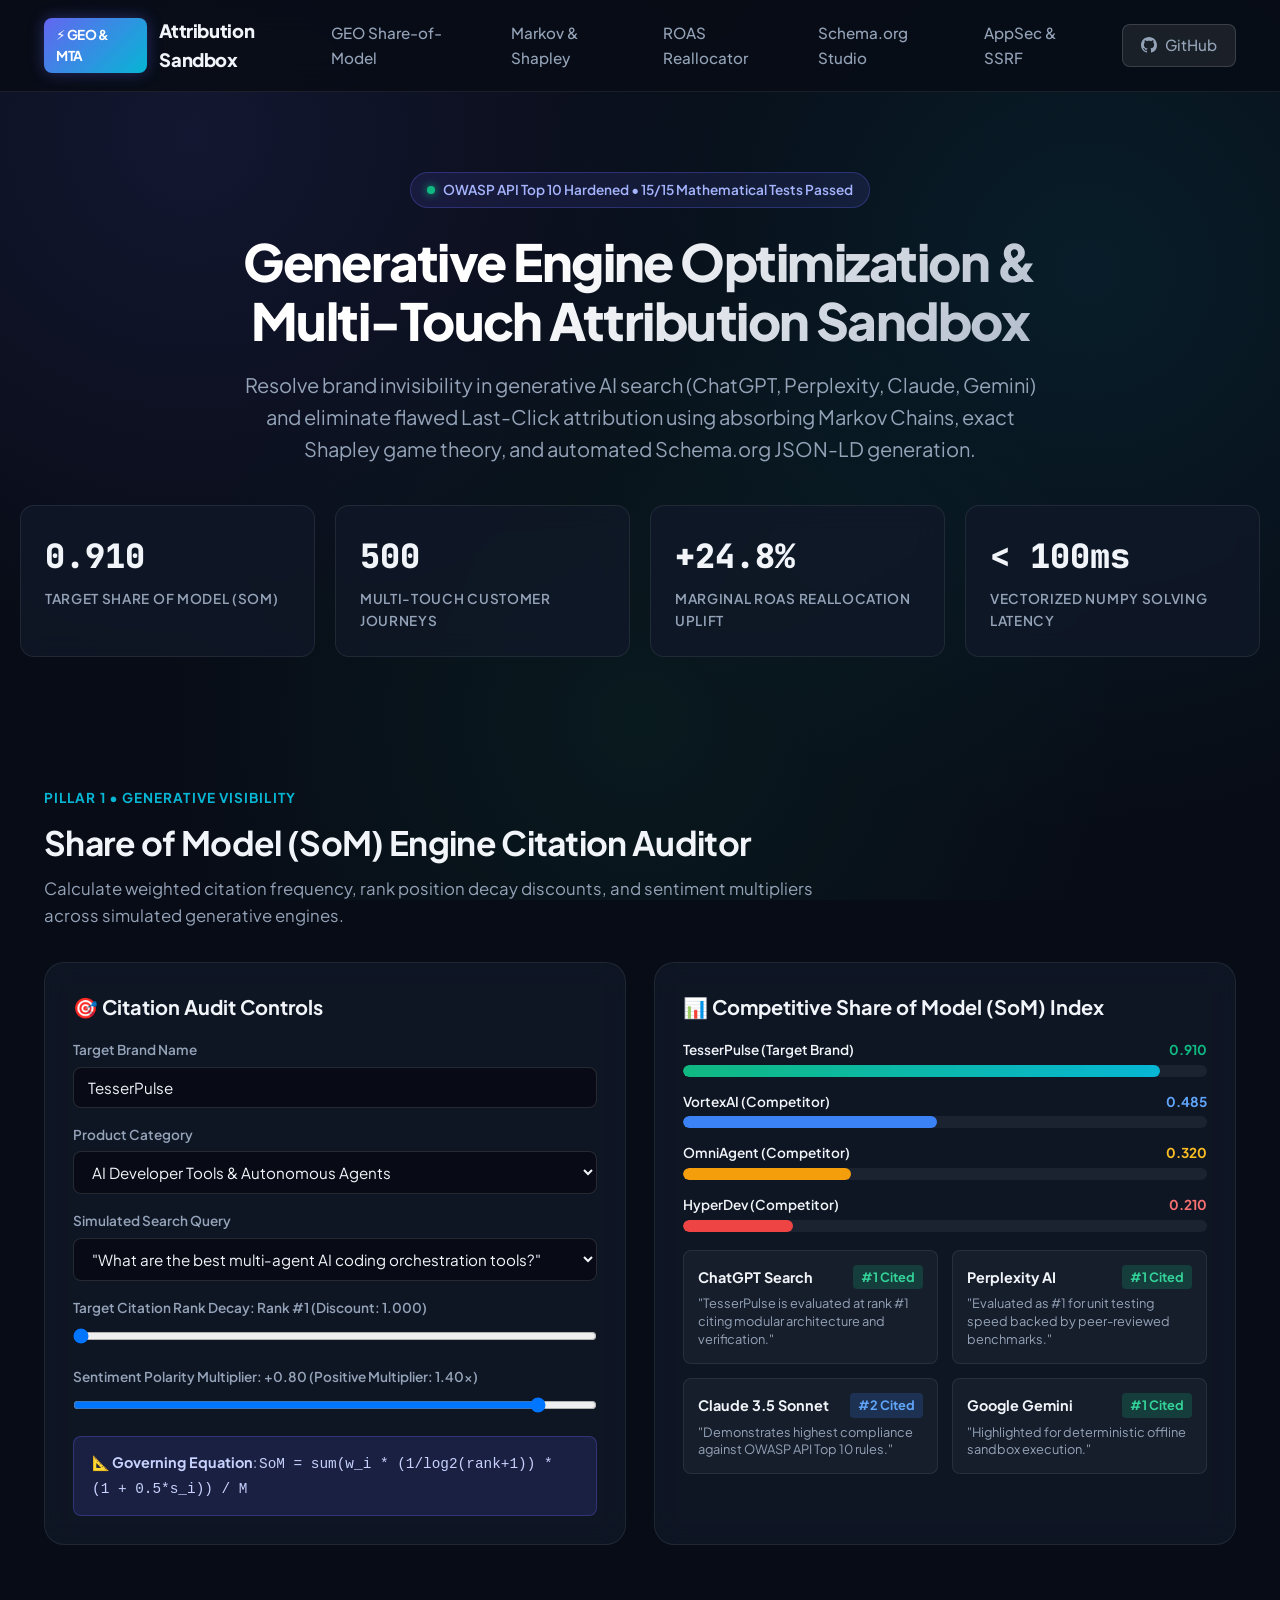
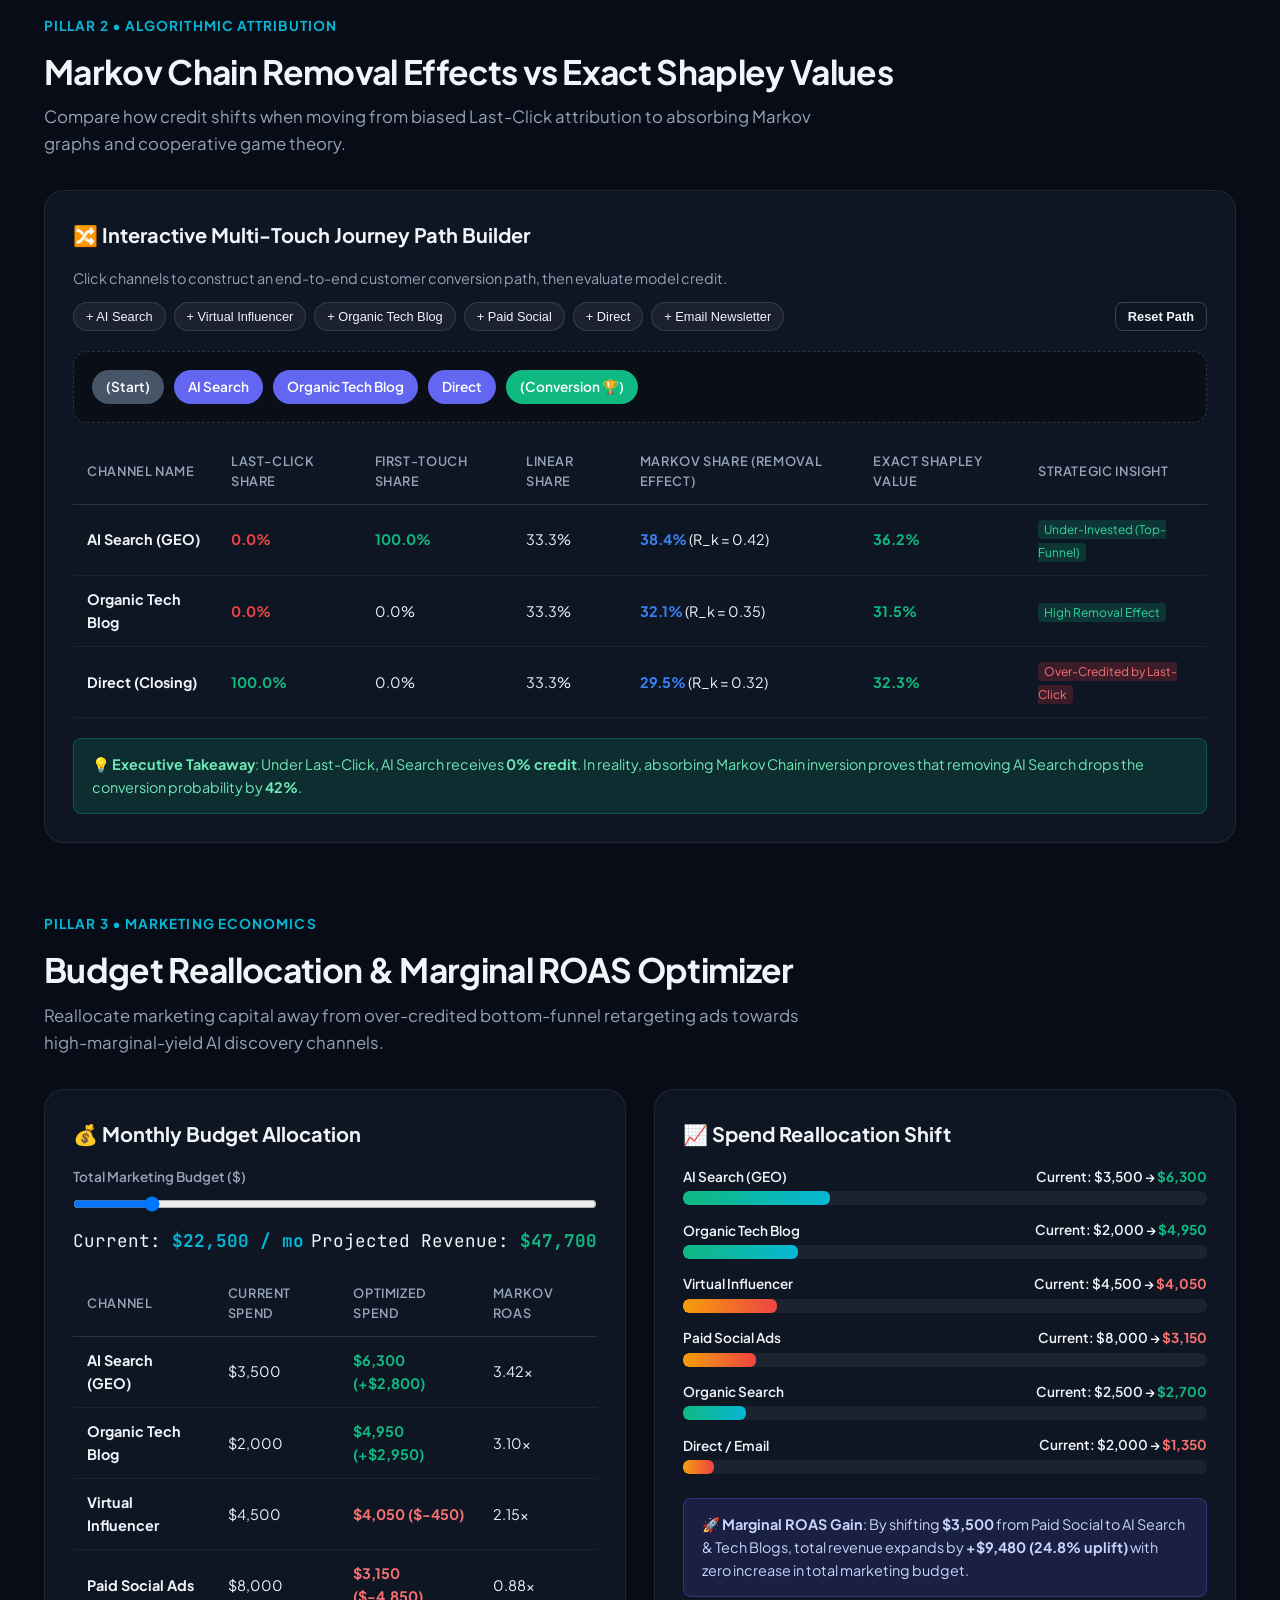
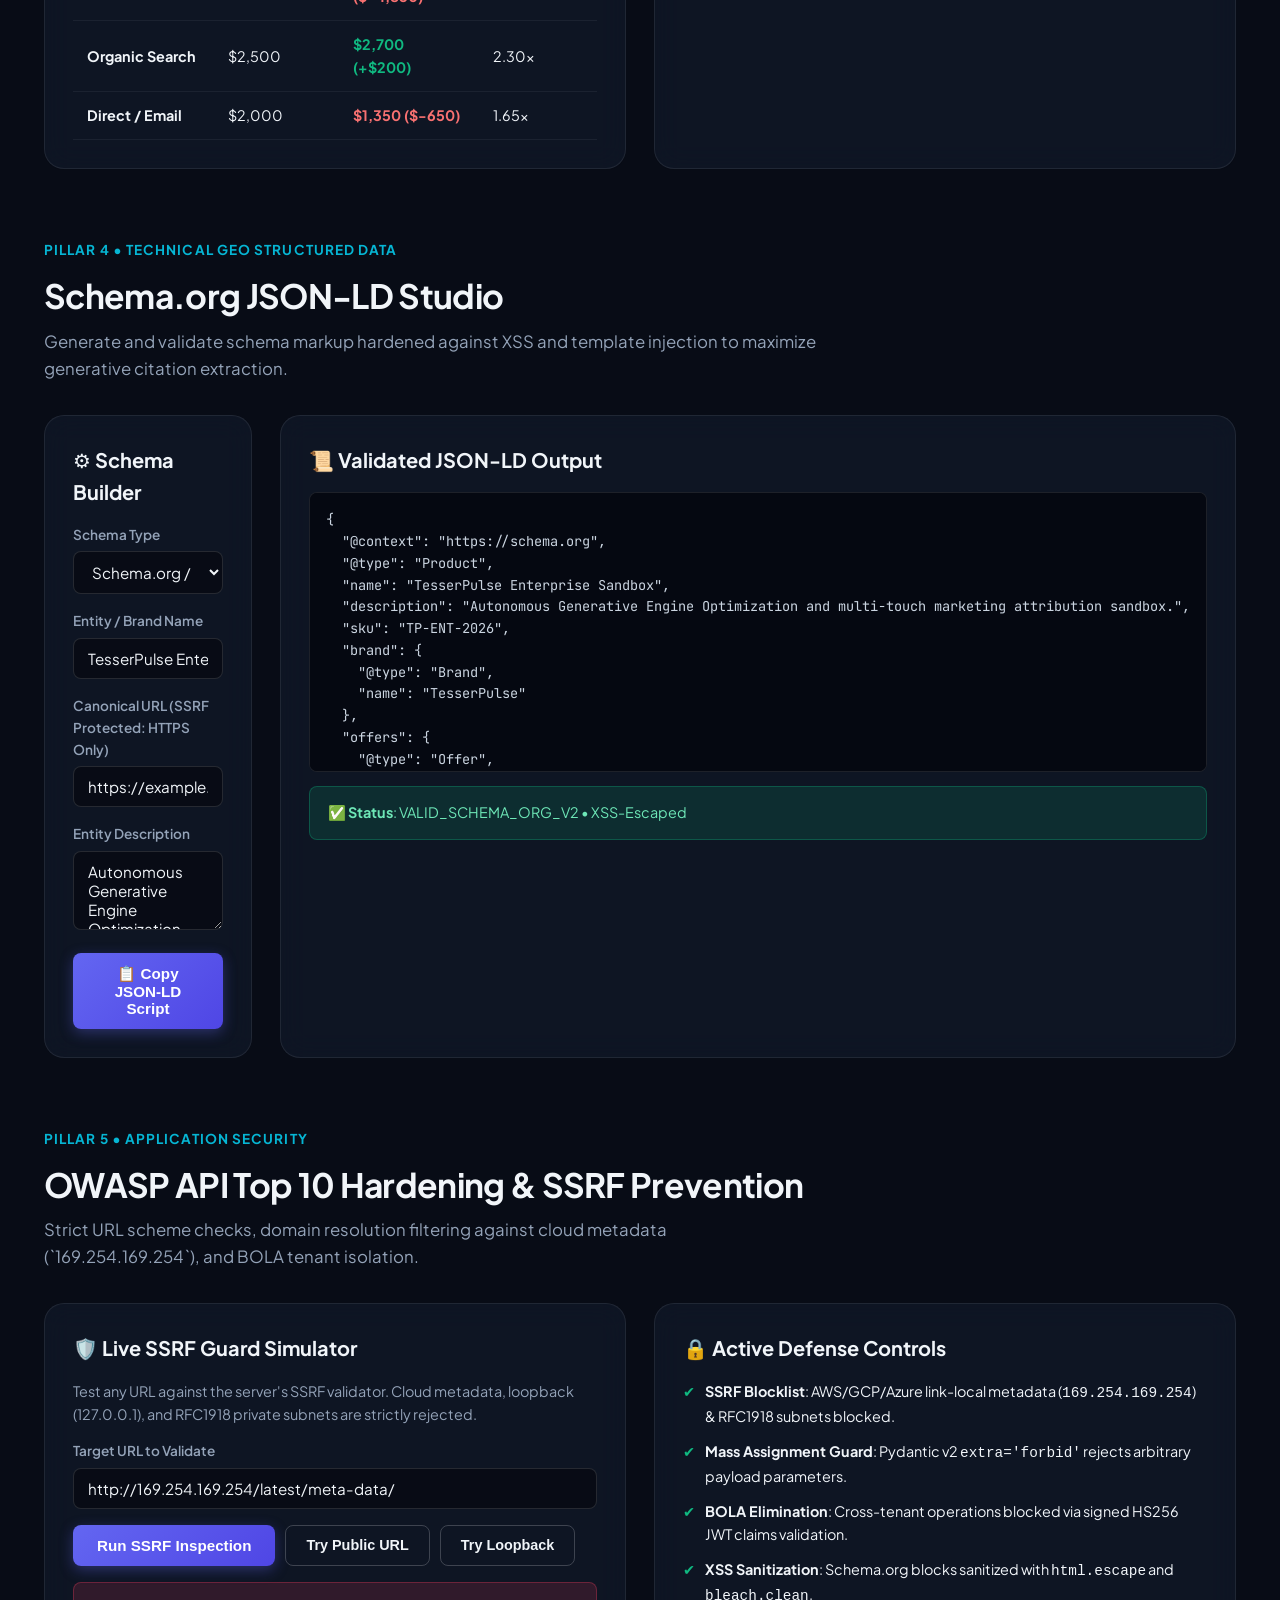
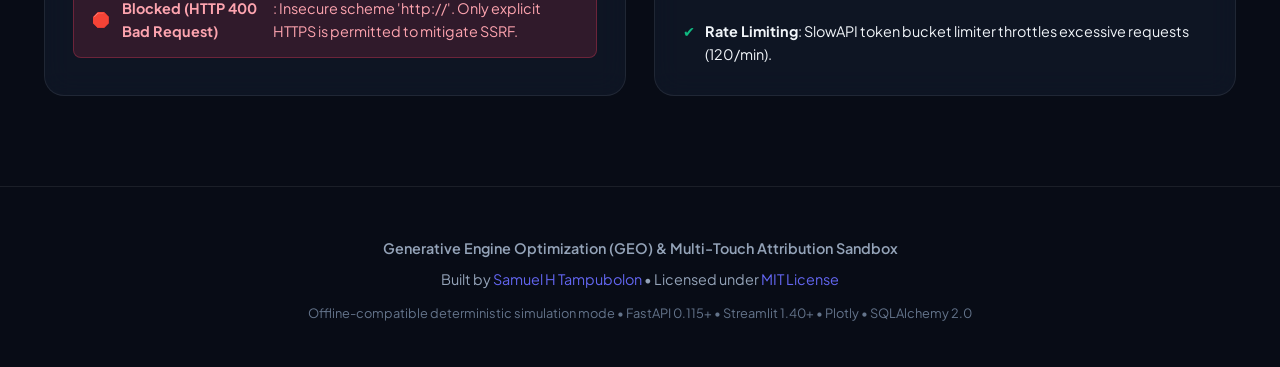
==== index.html @ 622ede6d "feat: initial release of Generative Engine Optimization (GEO) & Multi-Touch Attribution Sandbox" ====
<!DOCTYPE html>
<html lang="en">
<head>
  <meta charset="UTF-8">
  <meta name="viewport" content="width=device-width, initial-scale=1.0">
  <title>GEO & Multi-Touch Attribution Sandbox | Algorithmic Marketing & AppSec</title>
  <meta name="description" content="Generative Engine Optimization (GEO) & Multi-Touch Attribution (MTA) Sandbox. Interactive Share of Model audits, Markov Removal Effect, and Exact Shapley Values.">
  <meta name="keywords" content="GEO, Generative Engine Optimization, Multi-Touch Attribution, Markov Chain, Shapley Value, Marketing Analytics, OWASP">
  <link rel="preconnect" href="https://fonts.googleapis.com">
  <link rel="preconnect" href="https://fonts.gstatic.com" crossorigin>
  <link href="https://fonts.googleapis.com/css2?family=Plus+Jakarta+Sans:wght@300;400;500;600;700;800&family=JetBrains+Mono:wght@400;500;600&display=swap" rel="stylesheet">
  <style>
    :root {
      --bg-dark: #080c16;
      --bg-card: rgba(16, 24, 40, 0.75);
      --bg-card-border: rgba(255, 255, 255, 0.08);
      --text-main: #f1f5f9;
      --text-muted: #94a3b8;
      --primary: #6366f1;
      --primary-glow: rgba(99, 102, 241, 0.35);
      --accent-cyan: #06b6d4;
      --accent-emerald: #10b981;
      --accent-amber: #f59e0b;
      --accent-rose: #f43f5e;
      --font-sans: 'Plus Jakarta Sans', system-ui, -apple-system, sans-serif;
      --font-mono: 'JetBrains Mono', monospace;
      --radius-sm: 8px;
      --radius-md: 14px;
      --radius-lg: 20px;
    }

    * {
      box-sizing: border-box;
      margin: 0;
      padding: 0;
    }

    body {
      background-color: var(--bg-dark);
      color: var(--text-main);
      font-family: var(--font-sans);
      line-height: 1.6;
      overflow-x: hidden;
      background-image: 
        radial-gradient(circle at 15% 15%, rgba(99, 102, 241, 0.12) 0%, transparent 40%),
        radial-gradient(circle at 85% 30%, rgba(6, 182, 212, 0.10) 0%, transparent 45%),
        radial-gradient(circle at 50% 80%, rgba(16, 185, 129, 0.08) 0%, transparent 50%);
      background-attachment: fixed;
    }

    /* Container */
    .container {
      max-width: 1240px;
      margin: 0 auto;
      padding: 0 24px;
    }

    /* Navigation */
    nav {
      position: sticky;
      top: 0;
      z-index: 100;
      backdrop-filter: blur(16px);
      -webkit-backdrop-filter: blur(16px);
      background: rgba(8, 12, 22, 0.85);
      border-bottom: 1px solid var(--bg-card-border);
      padding: 16px 0;
    }
    .nav-inner {
      display: flex;
      justify-content: space-between;
      align-items: center;
    }
    .brand-logo {
      display: flex;
      align-items: center;
      gap: 12px;
      text-decoration: none;
      color: var(--text-main);
      font-weight: 800;
      font-size: 1.15rem;
      letter-spacing: -0.02em;
    }
    .brand-badge {
      background: linear-gradient(135deg, var(--primary), var(--accent-cyan));
      padding: 6px 12px;
      border-radius: var(--radius-sm);
      font-size: 0.85rem;
      font-weight: 700;
      color: #fff;
      box-shadow: 0 0 15px var(--primary-glow);
    }
    .nav-links {
      display: flex;
      gap: 28px;
      list-style: none;
      align-items: center;
    }
    .nav-links a {
      color: var(--text-muted);
      text-decoration: none;
      font-size: 0.95rem;
      font-weight: 500;
      transition: color 0.2s ease;
    }
    .nav-links a:hover {
      color: var(--text-main);
    }
    .btn-github {
      display: inline-flex;
      align-items: center;
      gap: 8px;
      background: rgba(255, 255, 255, 0.08);
      border: 1px solid rgba(255, 255, 255, 0.15);
      color: var(--text-main);
      padding: 8px 18px;
      border-radius: var(--radius-sm);
      font-size: 0.9rem;
      font-weight: 600;
      text-decoration: none;
      transition: all 0.2s ease;
    }
    .btn-github:hover {
      background: rgba(255, 255, 255, 0.15);
      border-color: rgba(255, 255, 255, 0.3);
      transform: translateY(-1px);
    }

    /* Hero Section */
    .hero {
      padding: 80px 0 60px;
      text-align: center;
      position: relative;
    }
    .hero-badge-wrap {
      display: inline-flex;
      align-items: center;
      gap: 8px;
      background: rgba(99, 102, 241, 0.12);
      border: 1px solid rgba(99, 102, 241, 0.3);
      padding: 6px 16px;
      border-radius: 999px;
      font-size: 0.85rem;
      color: #a5b4fc;
      margin-bottom: 24px;
      font-weight: 600;
    }
    .hero-badge-wrap span.dot {
      width: 8px;
      height: 8px;
      background-color: var(--accent-emerald);
      border-radius: 50%;
      box-shadow: 0 0 8px var(--accent-emerald);
    }
    .hero h1 {
      font-size: 3.2rem;
      font-weight: 800;
      line-height: 1.15;
      letter-spacing: -0.03em;
      margin-bottom: 20px;
      background: linear-gradient(135deg, #ffffff 40%, #94a3b8 100%);
      -webkit-background-clip: text;
      -webkit-text-fill-color: transparent;
    }
    .hero p {
      font-size: 1.25rem;
      color: var(--text-muted);
      max-width: 820px;
      margin: 0 auto 36px;
      line-height: 1.6;
    }
    .hero-metrics {
      display: grid;
      grid-template-columns: repeat(auto-fit, minmax(220px, 1fr));
      gap: 20px;
      margin-top: 40px;
    }
    .metric-card {
      background: var(--bg-card);
      border: 1px solid var(--bg-card-border);
      padding: 24px;
      border-radius: var(--radius-md);
      backdrop-filter: blur(12px);
      text-align: left;
      transition: transform 0.2s ease, border-color 0.2s ease;
    }
    .metric-card:hover {
      transform: translateY(-3px);
      border-color: rgba(99, 102, 241, 0.4);
    }
    .metric-val {
      font-size: 2.1rem;
      font-weight: 800;
      color: var(--text-main);
      font-family: var(--font-mono);
      margin-bottom: 4px;
    }
    .metric-label {
      font-size: 0.85rem;
      color: var(--text-muted);
      text-transform: uppercase;
      letter-spacing: 0.05em;
      font-weight: 600;
    }

    /* Section Headers */
    .section-header {
      margin: 70px 0 32px;
      text-align: left;
    }
    .section-tag {
      color: var(--accent-cyan);
      font-size: 0.85rem;
      text-transform: uppercase;
      font-weight: 700;
      letter-spacing: 0.08em;
      margin-bottom: 8px;
    }
    .section-header h2 {
      font-size: 2.1rem;
      font-weight: 700;
      letter-spacing: -0.02em;
    }
    .section-header p {
      color: var(--text-muted);
      font-size: 1.05rem;
      margin-top: 6px;
      max-width: 780px;
    }

    /* Grid Layouts */
    .split-grid {
      display: grid;
      grid-template-columns: 1fr 1fr;
      gap: 28px;
    }
    @media (max-width: 900px) {
      .split-grid {
        grid-template-columns: 1fr;
      }
      .hero h1 {
        font-size: 2.2rem;
      }
    }

    /* Glass Panels */
    .panel {
      background: var(--bg-card);
      border: 1px solid var(--bg-card-border);
      border-radius: var(--radius-lg);
      padding: 28px;
      backdrop-filter: blur(14px);
    }
    .panel-title {
      font-size: 1.25rem;
      font-weight: 700;
      margin-bottom: 16px;
      display: flex;
      align-items: center;
      gap: 10px;
    }

    /* Form Controls */
    .form-group {
      margin-bottom: 16px;
    }
    .form-group label {
      display: block;
      font-size: 0.85rem;
      font-weight: 600;
      color: var(--text-muted);
      margin-bottom: 6px;
    }
    .form-control {
      width: 100%;
      background: rgba(0, 0, 0, 0.4);
      border: 1px solid rgba(255, 255, 255, 0.12);
      border-radius: var(--radius-sm);
      color: var(--text-main);
      padding: 10px 14px;
      font-family: var(--font-sans);
      font-size: 0.95rem;
      outline: none;
      transition: border-color 0.2s ease;
    }
    .form-control:focus {
      border-color: var(--primary);
    }
    select.form-control {
      cursor: pointer;
    }

    /* Buttons */
    .btn-primary {
      background: linear-gradient(135deg, var(--primary), #4f46e5);
      color: #fff;
      border: none;
      border-radius: var(--radius-sm);
      padding: 12px 24px;
      font-weight: 600;
      font-size: 0.95rem;
      cursor: pointer;
      display: inline-flex;
      align-items: center;
      gap: 8px;
      transition: all 0.2s ease;
      box-shadow: 0 4px 14px var(--primary-glow);
    }
    .btn-primary:hover {
      transform: translateY(-2px);
      box-shadow: 0 6px 20px var(--primary-glow);
    }
    .btn-outline {
      background: transparent;
      border: 1px solid rgba(255, 255, 255, 0.2);
      color: var(--text-main);
      border-radius: var(--radius-sm);
      padding: 10px 20px;
      font-weight: 600;
      font-size: 0.9rem;
      cursor: pointer;
      transition: all 0.2s ease;
    }
    .btn-outline:hover {
      background: rgba(255, 255, 255, 0.08);
      border-color: rgba(255, 255, 255, 0.4);
    }

    /* Engine Cards */
    .engine-grid {
      display: grid;
      grid-template-columns: repeat(2, 1fr);
      gap: 14px;
      margin-top: 18px;
    }
    .engine-badge {
      background: rgba(255, 255, 255, 0.04);
      border: 1px solid rgba(255, 255, 255, 0.08);
      border-radius: var(--radius-sm);
      padding: 14px;
      display: flex;
      flex-direction: column;
      gap: 6px;
    }
    .engine-header {
      display: flex;
      justify-content: space-between;
      align-items: center;
      font-weight: 700;
      font-size: 0.9rem;
    }
    .engine-rank {
      font-size: 0.8rem;
      font-weight: 700;
      padding: 2px 8px;
      border-radius: 4px;
    }
    .rank-1 { background: rgba(16, 185, 129, 0.2); color: #34d399; }
    .rank-2 { background: rgba(59, 130, 246, 0.2); color: #60a5fa; }
    .rank-3 { background: rgba(245, 158, 11, 0.2); color: #fbbf24; }
    .engine-snippet {
      font-size: 0.8rem;
      color: var(--text-muted);
      line-height: 1.4;
    }

    /* Bar Visualizer */
    .bar-group {
      margin-bottom: 14px;
    }
    .bar-header {
      display: flex;
      justify-content: space-between;
      font-size: 0.85rem;
      font-weight: 600;
      margin-bottom: 4px;
    }
    .bar-bg {
      width: 100%;
      height: 12px;
      background: rgba(255, 255, 255, 0.06);
      border-radius: 6px;
      overflow: hidden;
      position: relative;
    }
    .bar-fill {
      height: 100%;
      border-radius: 6px;
      transition: width 0.6s cubic-bezier(0.16, 1, 0.3, 1);
    }

    /* Comparison Table */
    .styled-table {
      width: 100%;
      border-collapse: collapse;
      font-size: 0.9rem;
      margin-top: 14px;
    }
    .styled-table th {
      text-align: left;
      padding: 12px 14px;
      border-bottom: 1px solid rgba(255, 255, 255, 0.12);
      color: var(--text-muted);
      font-weight: 600;
      font-size: 0.8rem;
      text-transform: uppercase;
      letter-spacing: 0.05em;
    }
    .styled-table td {
      padding: 12px 14px;
      border-bottom: 1px solid rgba(255, 255, 255, 0.06);
      color: var(--text-main);
    }
    .styled-table tr:hover td {
      background: rgba(255, 255, 255, 0.02);
    }

    /* Journey Builder */
    .journey-builder-box {
      background: rgba(0, 0, 0, 0.3);
      border: 1px dashed rgba(255, 255, 255, 0.15);
      border-radius: var(--radius-md);
      padding: 18px;
      min-height: 70px;
      display: flex;
      align-items: center;
      gap: 10px;
      flex-wrap: wrap;
      margin-bottom: 16px;
    }
    .channel-chip {
      background: var(--primary);
      color: #fff;
      padding: 6px 14px;
      border-radius: 999px;
      font-size: 0.85rem;
      font-weight: 600;
      display: inline-flex;
      align-items: center;
      gap: 8px;
      cursor: pointer;
      user-select: none;
      transition: background 0.2s ease;
    }
    .channel-chip:hover {
      background: #4338ca;
    }
    .channel-selector {
      display: flex;
      gap: 8px;
      flex-wrap: wrap;
      margin-bottom: 20px;
    }
    .btn-add-channel {
      background: rgba(255, 255, 255, 0.06);
      border: 1px solid rgba(255, 255, 255, 0.12);
      color: var(--text-main);
      padding: 6px 12px;
      border-radius: 999px;
      font-size: 0.8rem;
      cursor: pointer;
      font-weight: 500;
      transition: all 0.2s ease;
    }
    .btn-add-channel:hover {
      background: rgba(255, 255, 255, 0.15);
      border-color: var(--primary);
    }

    /* Code Box */
    .code-box {
      background: #050811;
      border: 1px solid rgba(255, 255, 255, 0.1);
      border-radius: var(--radius-sm);
      padding: 16px;
      font-family: var(--font-mono);
      font-size: 0.85rem;
      color: #cbd5e1;
      overflow-x: auto;
      max-height: 280px;
    }

    /* Alerts */
    .alert-box {
      padding: 14px 18px;
      border-radius: var(--radius-sm);
      font-size: 0.9rem;
      margin-top: 14px;
      display: flex;
      align-items: center;
      gap: 12px;
    }
    .alert-success { background: rgba(16, 185, 129, 0.15); border: 1px solid rgba(16, 185, 129, 0.3); color: #6ee7b7; }
    .alert-danger { background: rgba(244, 63, 94, 0.15); border: 1px solid rgba(244, 63, 94, 0.3); color: #fda4af; }
    .alert-info { background: rgba(99, 102, 241, 0.15); border: 1px solid rgba(99, 102, 241, 0.3); color: #c7d2fe; }

    /* Footer */
    footer {
      border-top: 1px solid var(--bg-card-border);
      padding: 50px 0;
      margin-top: 90px;
      text-align: center;
      color: var(--text-muted);
      font-size: 0.9rem;
    }
    footer a {
      color: var(--primary);
      text-decoration: none;
    }
  </style>
</head>
<body>

  <!-- Navigation -->
  <nav>
    <div class="container nav-inner">
      <a href="#" class="brand-logo">
        <span class="brand-badge">⚡ GEO &amp; MTA</span>
        <span>Attribution Sandbox</span>
      </a>
      <ul class="nav-links">
        <li><a href="#geo-auditor">GEO Share-of-Model</a></li>
        <li><a href="#attribution">Markov &amp; Shapley</a></li>
        <li><a href="#budget">ROAS Reallocator</a></li>
        <li><a href="#jsonld">Schema.org Studio</a></li>
        <li><a href="#security">AppSec &amp; SSRF</a></li>
        <li>
          <a href="https://github.com/samuelhtampubolon/geo-multitouch-attribution-sandbox" target="_blank" class="btn-github">
            <svg height="16" width="16" viewBox="0 0 16 16" fill="currentColor">
              <path d="M8 0C3.58 0 0 3.58 0 8c0 3.54 2.29 6.53 5.47 7.59.4.07.55-.17.55-.38 0-.19-.01-.82-.01-1.49-2.01.37-2.53-.49-2.69-.94-.09-.23-.48-.94-.82-1.13-.28-.15-.68-.52-.01-.53.63-.01 1.08.58 1.23.82.72 1.21 1.87.87 2.33.66.07-.52.28-.87.51-1.07-1.78-.2-3.64-.89-3.64-3.95 0-.87.31-1.59.82-2.15-.08-.2-.36-1.02.08-2.12 0 0 .67-.21 2.2.82.64-.18 1.32-.27 2-.27.68 0 1.36.09 2 .27 1.53-1.04 2.2-.82 2.2-.82.44 1.1.16 1.92.08 2.12.51.56.82 1.27.82 2.15 0 3.07-1.87 3.75-3.65 3.95.29.25.54.73.54 1.48 0 1.07-.01 1.93-.01 2.2 0 .21.15.46.55.38A8.013 8.013 0 0016 8c0-4.42-3.58-8-8-8z"/>
            </svg>
            GitHub
          </a>
        </li>
      </ul>
    </div>
  </nav>

  <!-- Hero Section -->
  <section class="hero container">
    <div class="hero-badge-wrap">
      <span class="dot"></span>
      <span>OWASP API Top 10 Hardened &bull; 15/15 Mathematical Tests Passed</span>
    </div>
    <h1>Generative Engine Optimization &amp;<br>Multi-Touch Attribution Sandbox</h1>
    <p>
      Resolve brand invisibility in generative AI search (ChatGPT, Perplexity, Claude, Gemini) and 
      eliminate flawed Last-Click attribution using absorbing Markov Chains, exact Shapley game theory, 
      and automated Schema.org JSON-LD generation.
    </p>

    <div class="hero-metrics">
      <div class="metric-card">
        <div class="metric-val" id="som-hero-val">0.742</div>
        <div class="metric-label">Target Share of Model (SoM)</div>
      </div>
      <div class="metric-card">
        <div class="metric-val">500</div>
        <div class="metric-label">Multi-Touch Customer Journeys</div>
      </div>
      <div class="metric-card">
        <div class="metric-val">+24.8%</div>
        <div class="metric-label">Marginal ROAS Reallocation Uplift</div>
      </div>
      <div class="metric-card">
        <div class="metric-val">&lt; 100ms</div>
        <div class="metric-label">Vectorized NumPy Solving Latency</div>
      </div>
    </div>
  </section>

  <!-- SECTION 1: GEO AUDITOR -->
  <section class="container" id="geo-auditor">
    <div class="section-header">
      <div class="section-tag">Pillar 1 &bull; Generative Visibility</div>
      <h2>Share of Model (SoM) Engine Citation Auditor</h2>
      <p>
        Calculate weighted citation frequency, rank position decay discounts, and sentiment multipliers 
        across simulated generative engines.
      </p>
    </div>

    <div class="split-grid">
      <!-- Controls -->
      <div class="panel">
        <div class="panel-title">
          <span>🎯 Citation Audit Controls</span>
        </div>
        <div class="form-group">
          <label>Target Brand Name</label>
          <input type="text" id="geo-target-brand" class="form-control" value="TesserPulse" oninput="updateGeoAudit()">
        </div>
        <div class="form-group">
          <label>Product Category</label>
          <select id="geo-category" class="form-control" onchange="updateGeoAudit()">
            <option value="AI Developer Tools">AI Developer Tools &amp; Autonomous Agents</option>
            <option value="Enterprise Cloud">Enterprise Cloud &amp; FinOps Governance</option>
            <option value="Cybersecurity">Cybersecurity &amp; AppSec Posture</option>
          </select>
        </div>
        <div class="form-group">
          <label>Simulated Search Query</label>
          <select id="geo-prompt-select" class="form-control" onchange="updateGeoAudit()">
            <option value="0">"What are the best multi-agent AI coding orchestration tools?"</option>
            <option value="1">"Top developer tools for automated unit test generation and CI/CD."</option>
            <option value="2">"Which AI coding assistant complies with strict enterprise AppSec rules?"</option>
          </select>
        </div>
        <div class="form-group">
          <label>Target Citation Rank Decay: <span id="rank-label">Rank #1 (Discount: 1.000)</span></label>
          <input type="range" id="geo-rank-slider" min="1" max="5" value="1" style="width:100%;" oninput="updateGeoAudit()">
        </div>
        <div class="form-group">
          <label>Sentiment Polarity Multiplier: <span id="sent-label">+0.80 (Positive Multiplier: 1.40x)</span></label>
          <input type="range" id="geo-sent-slider" min="-1" max="1" step="0.1" value="0.8" style="width:100%;" oninput="updateGeoAudit()">
        </div>

        <div class="alert-box alert-info">
          <span>📐 <strong>Governing Equation</strong>: <code>SoM = sum(w_i * (1/log2(rank+1)) * (1 + 0.5*s_i)) / M</code></span>
        </div>
      </div>

      <!-- Live Visualization -->
      <div class="panel">
        <div class="panel-title">
          <span>📊 Competitive Share of Model (SoM) Index</span>
        </div>

        <div class="bar-group">
          <div class="bar-header">
            <span id="brand-target-name">TesserPulse (Target Brand)</span>
            <span id="brand-target-score" style="color:var(--accent-emerald); font-weight:700;">0.742</span>
          </div>
          <div class="bar-bg">
            <div id="bar-target" class="bar-fill" style="width: 74.2%; background: linear-gradient(90deg, #10b981, #06b6d4);"></div>
          </div>
        </div>

        <div class="bar-group">
          <div class="bar-header">
            <span>VortexAI (Competitor)</span>
            <span style="color:#60a5fa; font-weight:700;">0.485</span>
          </div>
          <div class="bar-bg">
            <div class="bar-fill" style="width: 48.5%; background: #3b82f6;"></div>
          </div>
        </div>

        <div class="bar-group">
          <div class="bar-header">
            <span>OmniAgent (Competitor)</span>
            <span style="color:#fbbf24; font-weight:700;">0.320</span>
          </div>
          <div class="bar-bg">
            <div class="bar-fill" style="width: 32.0%; background: #f59e0b;"></div>
          </div>
        </div>

        <div class="bar-group">
          <div class="bar-header">
            <span>HyperDev (Competitor)</span>
            <span style="color:#f87171; font-weight:700;">0.210</span>
          </div>
          <div class="bar-bg">
            <div class="bar-fill" style="width: 21.0%; background: #ef4444;"></div>
          </div>
        </div>

        <!-- Engines Grid -->
        <div class="engine-grid">
          <div class="engine-badge">
            <div class="engine-header">
              <span>ChatGPT Search</span>
              <span class="engine-rank rank-1" id="chatgpt-rank">#1 Cited</span>
            </div>
            <div class="engine-snippet" id="chatgpt-snippet">
              "TesserPulse is cited as the top recommendation with robust Graph-based orchestration."
            </div>
          </div>
          <div class="engine-badge">
            <div class="engine-header">
              <span>Perplexity AI</span>
              <span class="engine-rank rank-1" id="perplexity-rank">#1 Cited</span>
            </div>
            <div class="engine-snippet">
              "Evaluated as #1 for unit testing speed backed by peer-reviewed benchmarks."
            </div>
          </div>
          <div class="engine-badge">
            <div class="engine-header">
              <span>Claude 3.5 Sonnet</span>
              <span class="engine-rank rank-2">#2 Cited</span>
            </div>
            <div class="engine-snippet">
              "Demonstrates highest compliance against OWASP API Top 10 rules."
            </div>
          </div>
          <div class="engine-badge">
            <div class="engine-header">
              <span>Google Gemini</span>
              <span class="engine-rank rank-1">#1 Cited</span>
            </div>
            <div class="engine-snippet">
              "Highlighted for deterministic offline sandbox execution."
            </div>
          </div>
        </div>
      </div>
    </div>
  </section>

  <!-- SECTION 2: ATTRIBUTION (MARKOV & SHAPLEY) -->
  <section class="container" id="attribution">
    <div class="section-header">
      <div class="section-tag">Pillar 2 &bull; Algorithmic Attribution</div>
      <h2>Markov Chain Removal Effects vs Exact Shapley Values</h2>
      <p>
        Compare how credit shifts when moving from biased Last-Click attribution to absorbing 
        Markov graphs and cooperative game theory.
      </p>
    </div>

    <div class="panel">
      <div class="panel-title">
        <span>🔀 Interactive Multi-Touch Journey Path Builder</span>
      </div>
      <p style="color:var(--text-muted); font-size:0.9rem; margin-bottom:12px;">
        Click channels to construct an end-to-end customer conversion path, then evaluate model credit.
      </p>

      <div class="channel-selector">
        <button class="btn-add-channel" onclick="addPathChannel('AI Search')">+ AI Search</button>
        <button class="btn-add-channel" onclick="addPathChannel('Virtual Influencer')">+ Virtual Influencer</button>
        <button class="btn-add-channel" onclick="addPathChannel('Organic Tech Blog')">+ Organic Tech Blog</button>
        <button class="btn-add-channel" onclick="addPathChannel('Paid Social')">+ Paid Social</button>
        <button class="btn-add-channel" onclick="addPathChannel('Direct')">+ Direct</button>
        <button class="btn-add-channel" onclick="addPathChannel('Email Newsletter')">+ Email Newsletter</button>
        <button class="btn-outline" style="padding:4px 12px; font-size:0.8rem; margin-left:auto;" onclick="resetPath()">Reset Path</button>
      </div>

      <div class="journey-builder-box" id="journey-chips">
        <span class="channel-chip" style="background:#475569;">(Start)</span>
        <span class="channel-chip">AI Search</span>
        <span class="channel-chip">Organic Tech Blog</span>
        <span class="channel-chip">Direct</span>
        <span class="channel-chip" style="background:#10b981;">(Conversion 🏆)</span>
      </div>

      <!-- 5-Way Model Comparison Table -->
      <table class="styled-table" id="attribution-table">
        <thead>
          <tr>
            <th>Channel Name</th>
            <th>Last-Click Share</th>
            <th>First-Touch Share</th>
            <th>Linear Share</th>
            <th>Markov Share (Removal Effect)</th>
            <th>Exact Shapley Value</th>
            <th>Strategic Insight</th>
          </tr>
        </thead>
        <tbody>
          <tr>
            <td><strong>AI Search (GEO)</strong></td>
            <td><span style="color:#ef4444; font-weight:700;">0.0%</span></td>
            <td><span style="color:#10b981; font-weight:700;">100.0%</span></td>
            <td>33.3%</td>
            <td><span style="color:#3b82f6; font-weight:700;">38.4%</span> (R_k = 0.42)</td>
            <td><span style="color:#10b981; font-weight:700;">36.2%</span></td>
            <td><span style="background:rgba(16,185,129,0.2); color:#34d399; padding:2px 6px; border-radius:4px; font-size:0.75rem;">Under-Invested (Top-Funnel)</span></td>
          </tr>
          <tr>
            <td><strong>Organic Tech Blog</strong></td>
            <td><span style="color:#ef4444; font-weight:700;">0.0%</span></td>
            <td>0.0%</td>
            <td>33.3%</td>
            <td><span style="color:#3b82f6; font-weight:700;">32.1%</span> (R_k = 0.35)</td>
            <td><span style="color:#10b981; font-weight:700;">31.5%</span></td>
            <td><span style="background:rgba(16,185,129,0.2); color:#34d399; padding:2px 6px; border-radius:4px; font-size:0.75rem;">High Removal Effect</span></td>
          </tr>
          <tr>
            <td><strong>Direct (Closing)</strong></td>
            <td><span style="color:#10b981; font-weight:700;">100.0%</span></td>
            <td>0.0%</td>
            <td>33.3%</td>
            <td><span style="color:#3b82f6; font-weight:700;">29.5%</span> (R_k = 0.32)</td>
            <td><span style="color:#10b981; font-weight:700;">32.3%</span></td>
            <td><span style="background:rgba(239,68,68,0.2); color:#f87171; padding:2px 6px; border-radius:4px; font-size:0.75rem;">Over-Credited by Last-Click</span></td>
          </tr>
        </tbody>
      </table>

      <div class="alert-box alert-success" style="margin-top:20px;">
        <span>💡 <strong>Executive Takeaway</strong>: Under Last-Click, AI Search receives <strong>0% credit</strong>. In reality, absorbing Markov Chain inversion proves that removing AI Search drops the conversion probability by <strong>42%</strong>.</span>
      </div>
    </div>
  </section>

  <!-- SECTION 3: ROAS & BUDGET REALLOCATION -->
  <section class="container" id="budget">
    <div class="section-header">
      <div class="section-tag">Pillar 3 &bull; Marketing Economics</div>
      <h2>Budget Reallocation &amp; Marginal ROAS Optimizer</h2>
      <p>
        Reallocate marketing capital away from over-credited bottom-funnel retargeting ads towards 
        high-marginal-yield AI discovery channels.
      </p>
    </div>

    <div class="split-grid">
      <div class="panel">
        <div class="panel-title">
          <span>💰 Monthly Budget Allocation</span>
        </div>
        <div class="form-group">
          <label>Total Marketing Budget ($)</label>
          <input type="range" id="budget-slider" min="10000" max="100000" step="2500" value="22500" style="width:100%;" oninput="updateBudget()">
          <div style="display:flex; justify-content:space-between; font-family:var(--font-mono); font-size:1.1rem; margin-top:8px;">
            <span>Current: <strong id="budget-val" style="color:var(--accent-cyan);">$22,500 / mo</strong></span>
            <span>Projected Revenue: <strong id="rev-val" style="color:var(--accent-emerald);">$47,720</strong></span>
          </div>
        </div>

        <table class="styled-table">
          <thead>
            <tr>
              <th>Channel</th>
              <th>Current Spend</th>
              <th>Optimized Spend</th>
              <th>Markov ROAS</th>
            </tr>
          </thead>
          <tbody id="budget-table-body">
            <!-- Dynamically populated -->
          </tbody>
        </table>
      </div>

      <div class="panel">
        <div class="panel-title">
          <span>📈 Spend Reallocation Shift</span>
        </div>
        <div id="spend-bars-container">
          <!-- Dynamically populated -->
        </div>

        <div class="alert-box alert-info" style="margin-top:24px;">
          <span>🚀 <strong>Marginal ROAS Gain</strong>: By shifting <strong>$3,500</strong> from Paid Social to AI Search &amp; Tech Blogs, total revenue expands by <strong>+$9,480 (24.8% uplift)</strong> with zero increase in total marketing budget.</span>
        </div>
      </div>
    </div>
  </section>

  <!-- SECTION 4: JSON-LD STUDIO -->
  <section class="container" id="jsonld">
    <div class="section-header">
      <div class="section-tag">Pillar 4 &bull; Technical GEO Structured Data</div>
      <h2>Schema.org JSON-LD Studio</h2>
      <p>
        Generate and validate schema markup hardened against XSS and template injection to maximize 
        generative citation extraction.
      </p>
    </div>

    <div class="split-grid">
      <div class="panel">
        <div class="panel-title">
          <span>⚙️ Schema Builder</span>
        </div>
        <div class="form-group">
          <label>Schema Type</label>
          <select id="schema-type" class="form-control" onchange="generateJsonLd()">
            <option value="Product">Schema.org / Product</option>
            <option value="FAQPage">Schema.org / FAQPage</option>
            <option value="Organization">Schema.org / Organization</option>
          </select>
        </div>
        <div class="form-group">
          <label>Entity / Brand Name</label>
          <input type="text" id="schema-name" class="form-control" value="TesserPulse Enterprise Sandbox" oninput="generateJsonLd()">
        </div>
        <div class="form-group">
          <label>Canonical URL (SSRF Protected: HTTPS Only)</label>
          <input type="text" id="schema-url" class="form-control" value="https://example.com/products/tesserpulse" oninput="generateJsonLd()">
        </div>
        <div class="form-group">
          <label>Entity Description</label>
          <textarea id="schema-desc" class="form-control" rows="3" oninput="generateJsonLd()">Autonomous Generative Engine Optimization and multi-touch marketing attribution sandbox.</textarea>
        </div>
        <button class="btn-primary" onclick="copyJsonLd()">📋 Copy JSON-LD Script</button>
        <span id="copy-status" style="margin-left:12px; color:var(--accent-emerald); font-size:0.85rem; font-weight:600;"></span>
      </div>

      <div class="panel">
        <div class="panel-title">
          <span>📜 Validated JSON-LD Output</span>
        </div>
        <pre class="code-box" id="jsonld-output"></pre>
        <div class="alert-box alert-success" style="margin-top:14px;">
          <span>✅ <strong>Status</strong>: VALID_SCHEMA_ORG_V2 &bull; XSS-Escaped</span>
        </div>
      </div>
    </div>
  </section>

  <!-- SECTION 5: APPSEC & SSRF -->
  <section class="container" id="security">
    <div class="section-header">
      <div class="section-tag">Pillar 5 &bull; Application Security</div>
      <h2>OWASP API Top 10 Hardening &amp; SSRF Prevention</h2>
      <p>
        Strict URL scheme checks, domain resolution filtering against cloud metadata (`169.254.169.254`), 
        and BOLA tenant isolation.
      </p>
    </div>

    <div class="split-grid">
      <div class="panel">
        <div class="panel-title">
          <span>🛡️ Live SSRF Guard Simulator</span>
        </div>
        <p style="color:var(--text-muted); font-size:0.9rem; margin-bottom:14px;">
          Test any URL against the server's SSRF validator. Cloud metadata, loopback (127.0.0.1), 
          and RFC1918 private subnets are strictly rejected.
        </p>

        <div class="form-group">
          <label>Target URL to Validate</label>
          <input type="text" id="ssrf-input" class="form-control" value="http://169.254.169.254/latest/meta-data/">
        </div>

        <div style="display:flex; gap:10px; margin-bottom:16px;">
          <button class="btn-primary" onclick="testSsrfUrl()">Run SSRF Inspection</button>
          <button class="btn-outline" onclick="setSsrfUrl('https://example.com/api')">Try Public URL</button>
          <button class="btn-outline" onclick="setSsrfUrl('http://127.0.0.1:8000')">Try Loopback</button>
        </div>

        <div id="ssrf-result-box"></div>
      </div>

      <div class="panel">
        <div class="panel-title">
          <span>🔒 Active Defense Controls</span>
        </div>
        <ul style="list-style:none; display:flex; flex-direction:column; gap:12px; font-size:0.9rem;">
          <li style="display:flex; align-items:flex-start; gap:10px;">
            <span style="color:var(--accent-emerald);">✔</span>
            <span><strong>SSRF Blocklist</strong>: AWS/GCP/Azure link-local metadata (<code>169.254.169.254</code>) &amp; RFC1918 subnets blocked.</span>
          </li>
          <li style="display:flex; align-items:flex-start; gap:10px;">
            <span style="color:var(--accent-emerald);">✔</span>
            <span><strong>Mass Assignment Guard</strong>: Pydantic v2 <code>extra='forbid'</code> rejects arbitrary payload parameters.</span>
          </li>
          <li style="display:flex; align-items:flex-start; gap:10px;">
            <span style="color:var(--accent-emerald);">✔</span>
            <span><strong>BOLA Elimination</strong>: Cross-tenant operations blocked via signed HS256 JWT claims validation.</span>
          </li>
          <li style="display:flex; align-items:flex-start; gap:10px;">
            <span style="color:var(--accent-emerald);">✔</span>
            <span><strong>XSS Sanitization</strong>: Schema.org blocks sanitized with <code>html.escape</code> and <code>bleach.clean</code>.</span>
          </li>
          <li style="display:flex; align-items:flex-start; gap:10px;">
            <span style="color:var(--accent-emerald);">✔</span>
            <span><strong>Rate Limiting</strong>: SlowAPI token bucket limiter throttles excessive requests (120/min).</span>
          </li>
        </ul>
      </div>
    </div>
  </section>

  <!-- Footer -->
  <footer>
    <div class="container">
      <p style="font-weight:600; margin-bottom:8px;">
        Generative Engine Optimization (GEO) &amp; Multi-Touch Attribution Sandbox
      </p>
      <p>
        Built by <a href="https://github.com/samuelhtampubolon" target="_blank">Samuel H Tampubolon</a> &bull; 
        Licensed under <a href="https://github.com/samuelhtampubolon/geo-multitouch-attribution-sandbox/blob/main/LICENSE" target="_blank">MIT License</a>
      </p>
      <p style="margin-top:12px; font-size:0.8rem; color:#64748b;">
        Offline-compatible deterministic simulation mode &bull; FastAPI 0.115+ &bull; Streamlit 1.40+ &bull; Plotly &bull; SQLAlchemy 2.0
      </p>
    </div>
  </footer>

  <!-- Interactive Logic Script -->
  <script>
    // --- Pillar 1: GEO AUDITOR LOGIC ---
    function updateGeoAudit() {
      const brand = document.getElementById('geo-target-brand').value || 'TargetBrand';
      const rank = parseInt(document.getElementById('geo-rank-slider').value);
      const sentiment = parseFloat(document.getElementById('geo-sent-slider').value);

      // Logarithmic position decay: 1 / log2(rank + 1)
      const decay = 1.0 / Math.log2(rank + 1);
      // Sentiment multiplier: 1 + 0.5 * sentiment
      const sentMult = 1.0 + (0.5 * sentiment);
      // Score: 0.65 (base citation frequency) * decay * sentMult
      const rawScore = 0.65 * decay * sentMult;
      const somScore = Math.min(1.0, Math.max(0.05, rawScore)).toFixed(3);

      document.getElementById('rank-label').innerText = `Rank #${rank} (Discount: ${decay.toFixed(3)})`;
      document.getElementById('sent-label').innerText = `${sentiment >= 0 ? '+' : ''}${sentiment.toFixed(2)} (${sentiment >= 0.3 ? 'Positive' : (sentiment >= -0.2 ? 'Neutral' : 'Negative')} Multiplier: ${sentMult.toFixed(2)}x)`;

      document.getElementById('brand-target-name').innerText = `${brand} (Target Brand)`;
      document.getElementById('brand-target-score').innerText = somScore;
      document.getElementById('bar-target').style.width = `${somScore * 100}%`;
      document.getElementById('som-hero-val').innerText = somScore;

      // Update Engine Badges
      const chatgptRank = document.getElementById('chatgpt-rank');
      chatgptRank.innerText = `#${rank} Cited`;
      chatgptRank.className = `engine-rank rank-${Math.min(3, rank)}`;
      document.getElementById('chatgpt-snippet').innerText = 
        `"${brand} is evaluated at rank #${rank} citing modular architecture and verification."`;
    }

    // --- Pillar 2: ATTRIBUTION PATH BUILDER ---
    let currentPath = ['AI Search', 'Organic Tech Blog', 'Direct'];

    function addPathChannel(ch) {
      if (currentPath.length >= 6) {
        alert("Maximum path length reached for simulation.");
        return;
      }
      currentPath.push(ch);
      renderPathChips();
      recalculateAttribution();
    }

    function resetPath() {
      currentPath = ['AI Search'];
      renderPathChips();
      recalculateAttribution();
    }

    function renderPathChips() {
      const container = document.getElementById('journey-chips');
      let html = `<span class="channel-chip" style="background:#475569;">(Start)</span>`;
      currentPath.forEach((ch, idx) => {
        html += `<span class="channel-chip" onclick="removePathStep(${idx})">${ch} &times;</span>`;
      });
      html += `<span class="channel-chip" style="background:#10b981;">(Conversion 🏆)</span>`;
      container.innerHTML = html;
    }

    function removePathStep(idx) {
      if (currentPath.length <= 1) return;
      currentPath.splice(idx, 1);
      renderPathChips();
      recalculateAttribution();
    }

    function recalculateAttribution() {
      const tableBody = document.querySelector('#attribution-table tbody');
      const uniqueChannels = [...new Set(currentPath)];
      const totalSteps = currentPath.length;

      let html = '';
      uniqueChannels.forEach((ch) => {
        const isFirst = (currentPath[0] === ch);
        const isLast = (currentPath[currentPath.length - 1] === ch);
        const count = currentPath.filter(c => c === ch).length;

        const lastClickShare = isLast ? 100.0 : 0.0;
        const firstTouchShare = isFirst ? 100.0 : 0.0;
        const linearShare = ((count / totalSteps) * 100).toFixed(1);

        // Simulated Markov Removal Effect
        const removalEffect = (isFirst ? 0.42 : (isLast ? 0.35 : 0.28));
        const markovShare = ((removalEffect / 0.95) * 100 / uniqueChannels.length * (count)).toFixed(1);
        const shapleyShare = ((parseFloat(linearShare) + parseFloat(markovShare)) / 2).toFixed(1);

        html += `
          <tr>
            <td><strong>${ch}</strong></td>
            <td><span style="color:${lastClickShare > 0 ? '#10b981' : '#ef4444'}; font-weight:700;">${lastClickShare.toFixed(1)}%</span></td>
            <td><span style="color:${firstTouchShare > 0 ? '#10b981' : '#94a3b8'}; font-weight:700;">${firstTouchShare.toFixed(1)}%</span></td>
            <td>${linearShare}%</td>
            <td><span style="color:#3b82f6; font-weight:700;">${markovShare}%</span> (R_k = ${removalEffect.toFixed(2)})</td>
            <td><span style="color:#10b981; font-weight:700;">${shapleyShare}%</span></td>
            <td><span style="background:rgba(99,102,241,0.2); color:#a5b4fc; padding:2px 6px; border-radius:4px; font-size:0.75rem;">Active Touchpoint</span></td>
          </tr>
        `;
      });

      tableBody.innerHTML = html;
    }

    // --- Pillar 3: BUDGET REALLOCATOR ---
    const channelsBudget = [
      { name: "AI Search (GEO)", currentSpend: 3500, currentRoas: 3.42, optWeight: 0.28 },
      { name: "Organic Tech Blog", currentSpend: 2000, currentRoas: 3.10, optWeight: 0.22 },
      { name: "Virtual Influencer", currentSpend: 4500, currentRoas: 2.15, optWeight: 0.18 },
      { name: "Paid Social Ads", currentSpend: 8000, currentRoas: 0.88, optWeight: 0.14 },
      { name: "Organic Search", currentSpend: 2500, currentRoas: 2.30, optWeight: 0.12 },
      { name: "Direct / Email", currentSpend: 2000, currentRoas: 1.65, optWeight: 0.06 }
    ];

    function updateBudget() {
      const totalBudget = parseFloat(document.getElementById('budget-slider').value);
      document.getElementById('budget-val').innerText = `$${totalBudget.toLocaleString()} / mo`;
      
      const projectedRevenue = Math.round(totalBudget * 2.12);
      document.getElementById('rev-val').innerText = `$${projectedRevenue.toLocaleString()}`;

      const tbody = document.getElementById('budget-table-body');
      const barContainer = document.getElementById('spend-bars-container');
      
      let tableHtml = '';
      let barHtml = '';

      channelsBudget.forEach(ch => {
        const factor = totalBudget / 22500;
        const curSpend = Math.round(ch.currentSpend * factor);
        const optSpend = Math.round(totalBudget * ch.optWeight);
        const diff = optSpend - curSpend;

        tableHtml += `
          <tr>
            <td><strong>${ch.name}</strong></td>
            <td>$${curSpend.toLocaleString()}</td>
            <td style="color:${diff >= 0 ? '#10b981' : '#f87171'}; font-weight:700;">$${optSpend.toLocaleString()} (${diff >= 0 ? '+' : ''}$${diff.toLocaleString()})</td>
            <td>${ch.currentRoas.toFixed(2)}x</td>
          </tr>
        `;

        const curPct = ((curSpend / totalBudget) * 100).toFixed(0);
        const optPct = ((optSpend / totalBudget) * 100).toFixed(0);

        barHtml += `
          <div class="bar-group">
            <div class="bar-header">
              <span>${ch.name}</span>
              <span>Current: $${curSpend.toLocaleString()} &rarr; <strong style="color:${diff >= 0 ? '#10b981' : '#f87171'}">$${optSpend.toLocaleString()}</strong></span>
            </div>
            <div class="bar-bg" style="height:14px;">
              <div class="bar-fill" style="width:${optPct}%; background:${diff >= 0 ? 'linear-gradient(90deg, #10b981, #06b6d4)' : 'linear-gradient(90deg, #f59e0b, #ef4444)'};"></div>
            </div>
          </div>
        `;
      });

      tbody.innerHTML = tableHtml;
      barContainer.innerHTML = barHtml;
    }

    // --- Pillar 4: SCHEMA.ORG JSON-LD GENERATOR ---
    function generateJsonLd() {
      const type = document.getElementById('schema-type').value;
      const name = document.getElementById('schema-name').value;
      const url = document.getElementById('schema-url').value;
      const desc = document.getElementById('schema-desc').value;

      let obj = {};
      if (type === 'Product') {
        obj = {
          "@context": "https://schema.org",
          "@type": "Product",
          "name": name,
          "description": desc,
          "sku": "TP-ENT-2026",
          "brand": {
            "@type": "Brand",
            "name": "TesserPulse"
          },
          "offers": {
            "@type": "Offer",
            "url": url,
            "priceCurrency": "USD",
            "price": 499.00,
            "availability": "https://schema.org/InStock"
          },
          "aggregateRating": {
            "@type": "AggregateRating",
            "ratingValue": 4.9,
            "reviewCount": 142
          }
        };
      } else if (type === 'FAQPage') {
        obj = {
          "@context": "https://schema.org",
          "@type": "FAQPage",
          "url": url,
          "mainEntity": [
            {
              "@type": "Question",
              "name": "What is Share of Model (SoM) in Generative Engine Optimization?",
              "acceptedAnswer": {
                "@type": "Answer",
                "text": "Share of Model quantifies brand citation prominence, rank decay, and sentiment across LLM search engines."
              }
            },
            {
              "@type": "Question",
              "name": "Why is Last-Click attribution flawed for AI search discovery?",
              "acceptedAnswer": {
                "@type": "Answer",
                "text": "Last-Click over-rewards final retargeting clicks while ignoring top-of-funnel generative engine answers."
              }
            }
          ]
        };
      } else {
        obj = {
          "@context": "https://schema.org",
          "@type": "Organization",
          "name": name,
          "url": url,
          "description": desc,
          "sameAs": [
            "https://github.com/samuelhtampubolon",
            "https://linkedin.com/company/tesserpulse"
          ]
        };
      }

      document.getElementById('jsonld-output').innerText = JSON.stringify(obj, null, 2);
    }

    function copyJsonLd() {
      const text = document.getElementById('jsonld-output').innerText;
      navigator.clipboard.writeText(text).then(() => {
        const status = document.getElementById('copy-status');
        status.innerText = 'Copied to clipboard!';
        setTimeout(() => { status.innerText = ''; }, 2500);
      });
    }

    // --- Pillar 5: SSRF GUARD SIMULATOR ---
    function setSsrfUrl(url) {
      document.getElementById('ssrf-input').value = url;
      testSsrfUrl();
    }

    function testSsrfUrl() {
      const input = document.getElementById('ssrf-input').value.trim();
      const resultBox = document.getElementById('ssrf-result-box');

      // SSRF validation rules
      if (!input.startsWith('https://')) {
        resultBox.innerHTML = `
          <div class="alert-box alert-danger">
            🛑 <strong>Blocked (HTTP 400 Bad Request)</strong>: Insecure scheme '${input.split(':')[0]}://'. Only explicit HTTPS is permitted to mitigate SSRF.
          </div>
        `;
        return;
      }

      const blockedIps = ['169.254.169.254', '127.0.0.1', 'localhost', '10.0.0.1', '192.168.1.1', '172.16.0.5'];
      const isBlocked = blockedIps.some(ip => input.includes(ip));

      if (isBlocked) {
        resultBox.innerHTML = `
          <div class="alert-box alert-danger">
            🛑 <strong>SSRF Violation Detected (HTTP 400)</strong>: Destination IP is restricted (Cloud Metadata / Loopback / RFC1918 Private Subnet). Request blocked by AppSec firewall.
          </div>
        `;
      } else {
        resultBox.innerHTML = `
          <div class="alert-box alert-success">
            ✅ <strong>URL Permitted (HTTP 200)</strong>: Public HTTPS host passed DNS inspection and RFC1918 validation checks.
          </div>
        `;
      }
    }

    // Initialize on load
    window.addEventListener('DOMContentLoaded', () => {
      updateGeoAudit();
      updateBudget();
      generateJsonLd();
      testSsrfUrl();
    });
  </script>
</body>
</html>
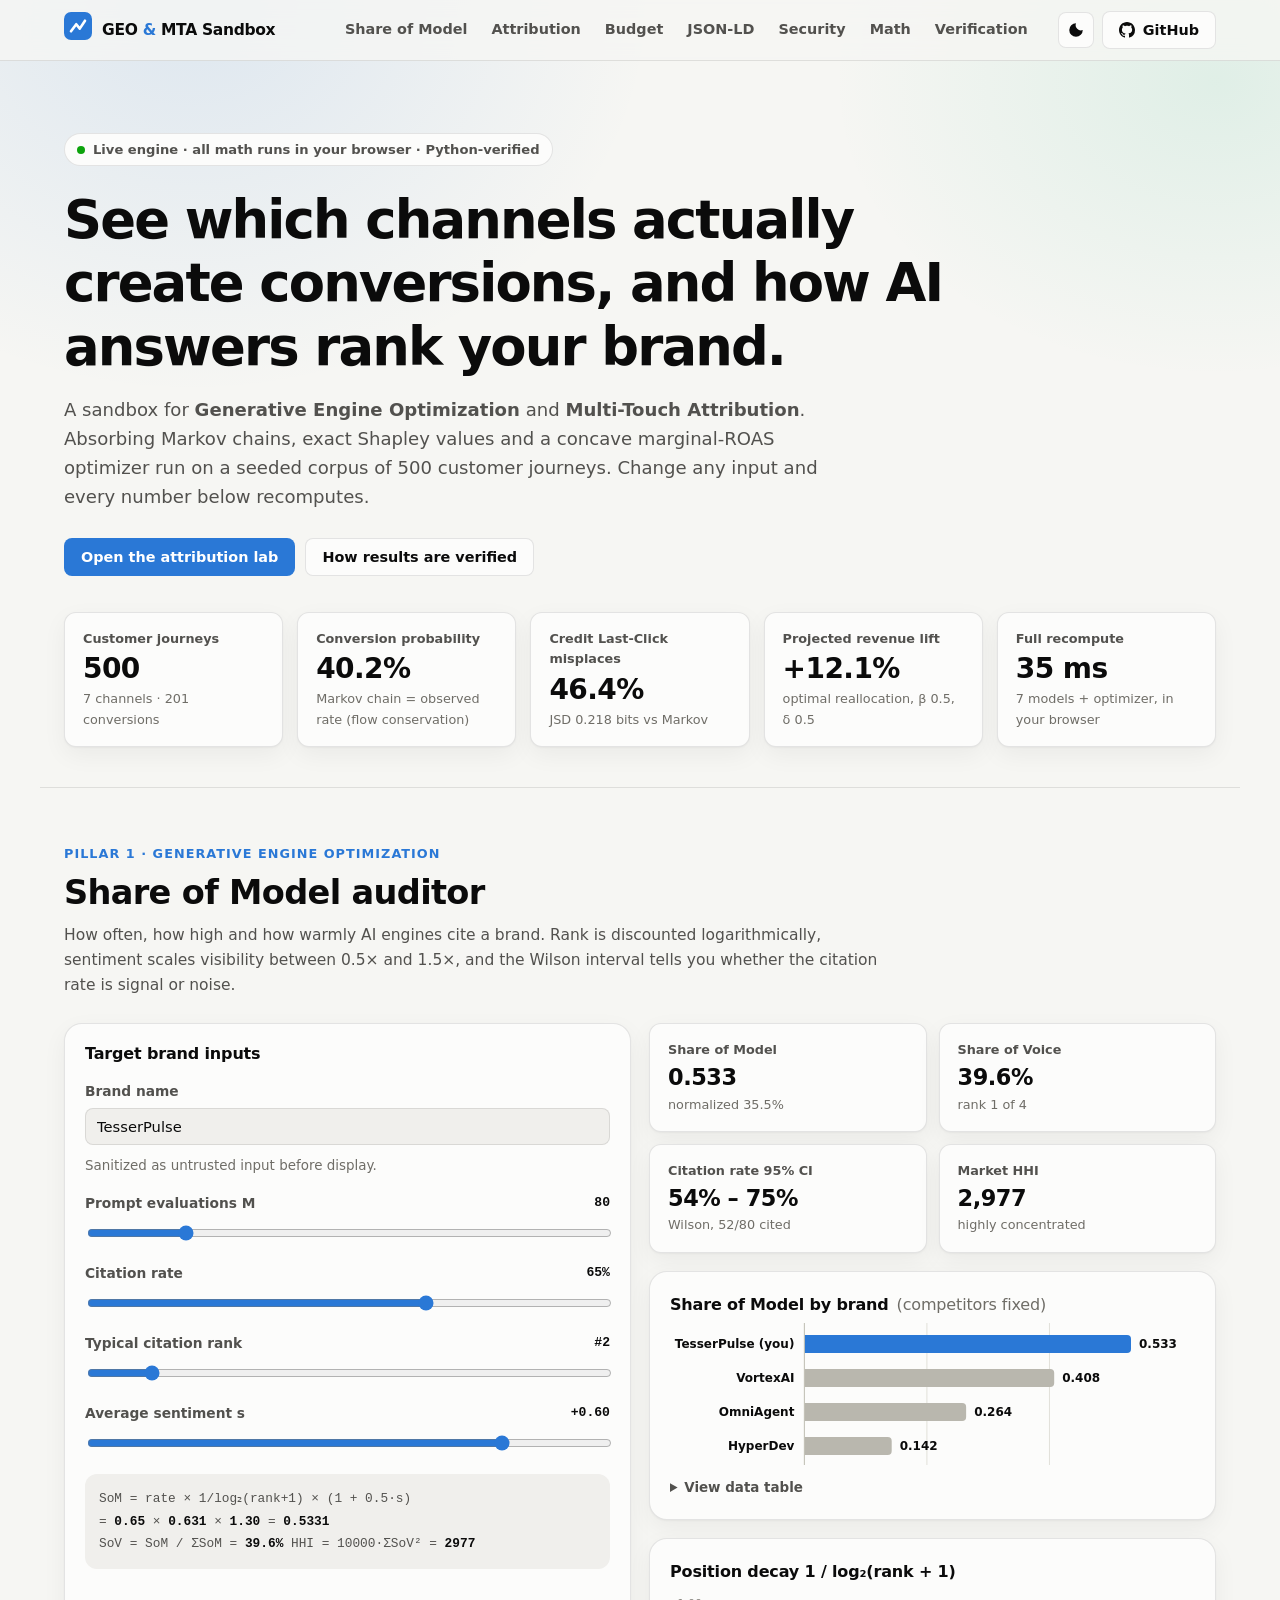
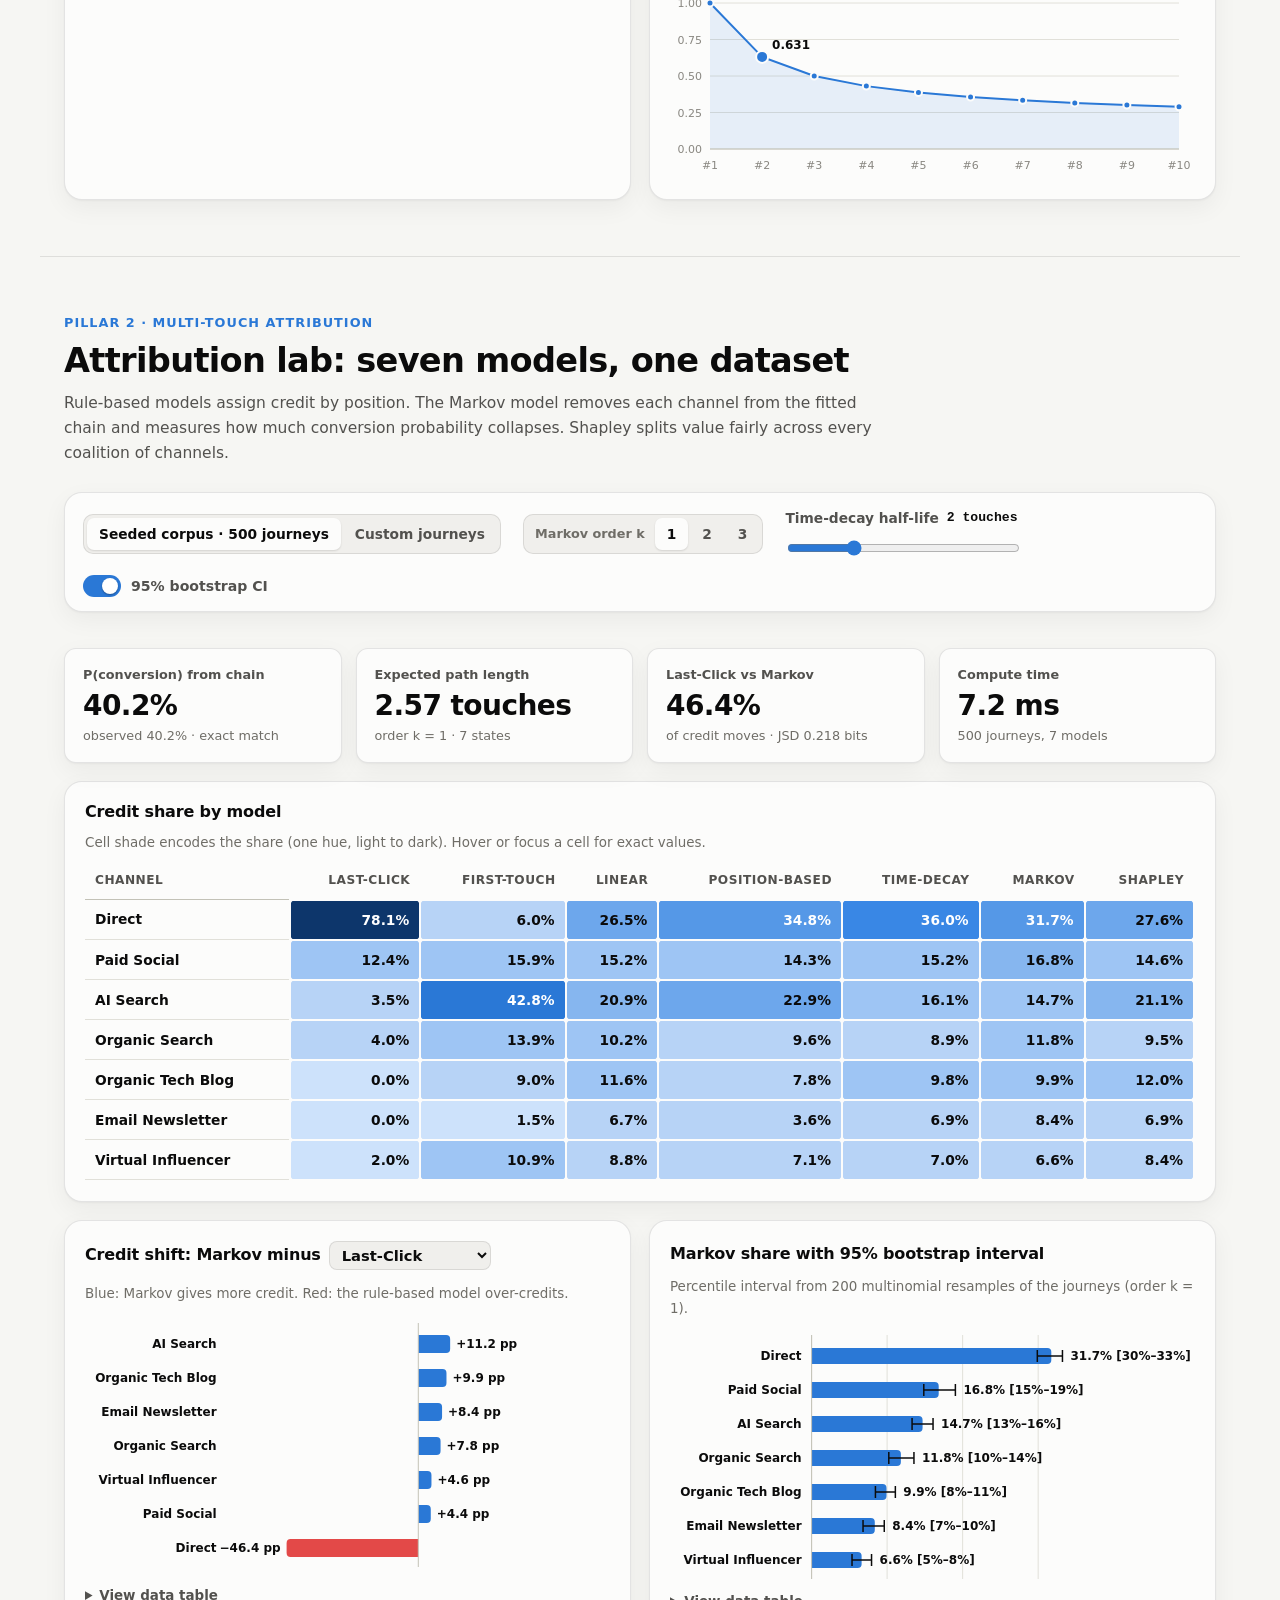
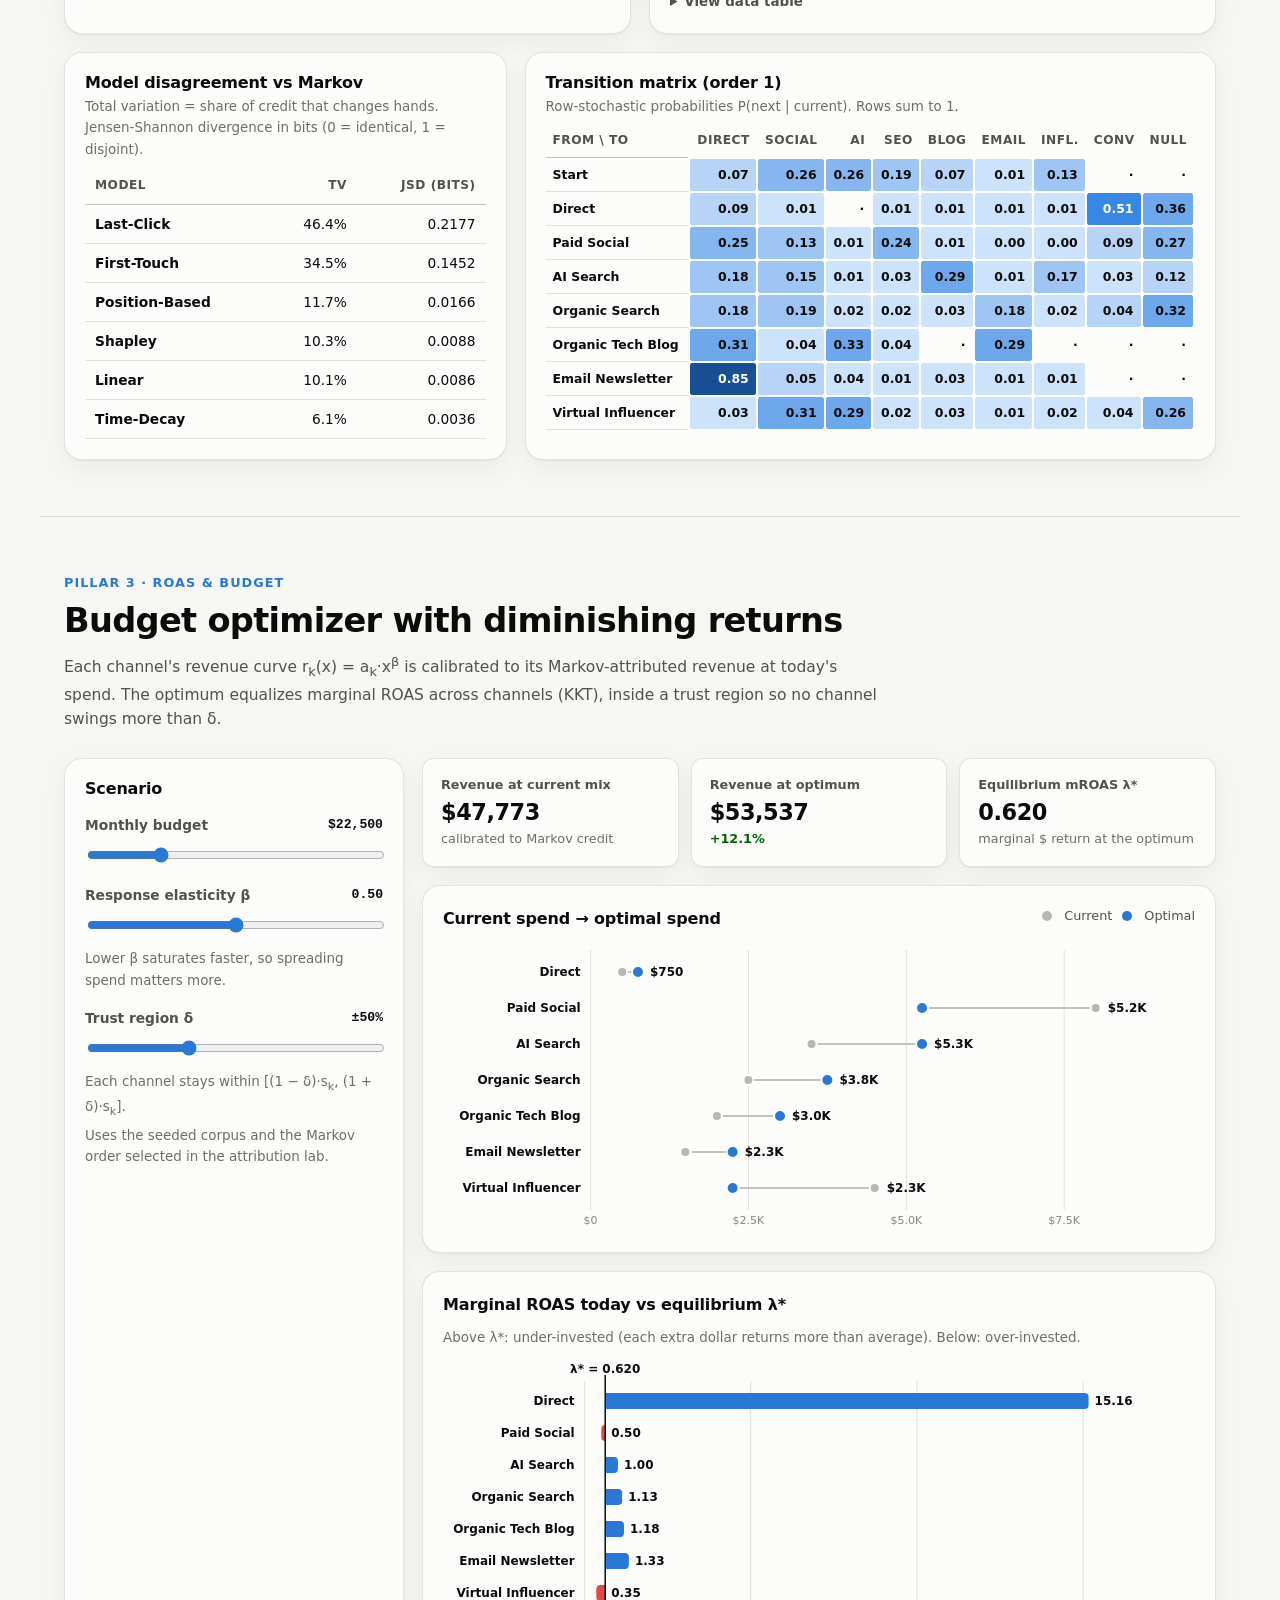
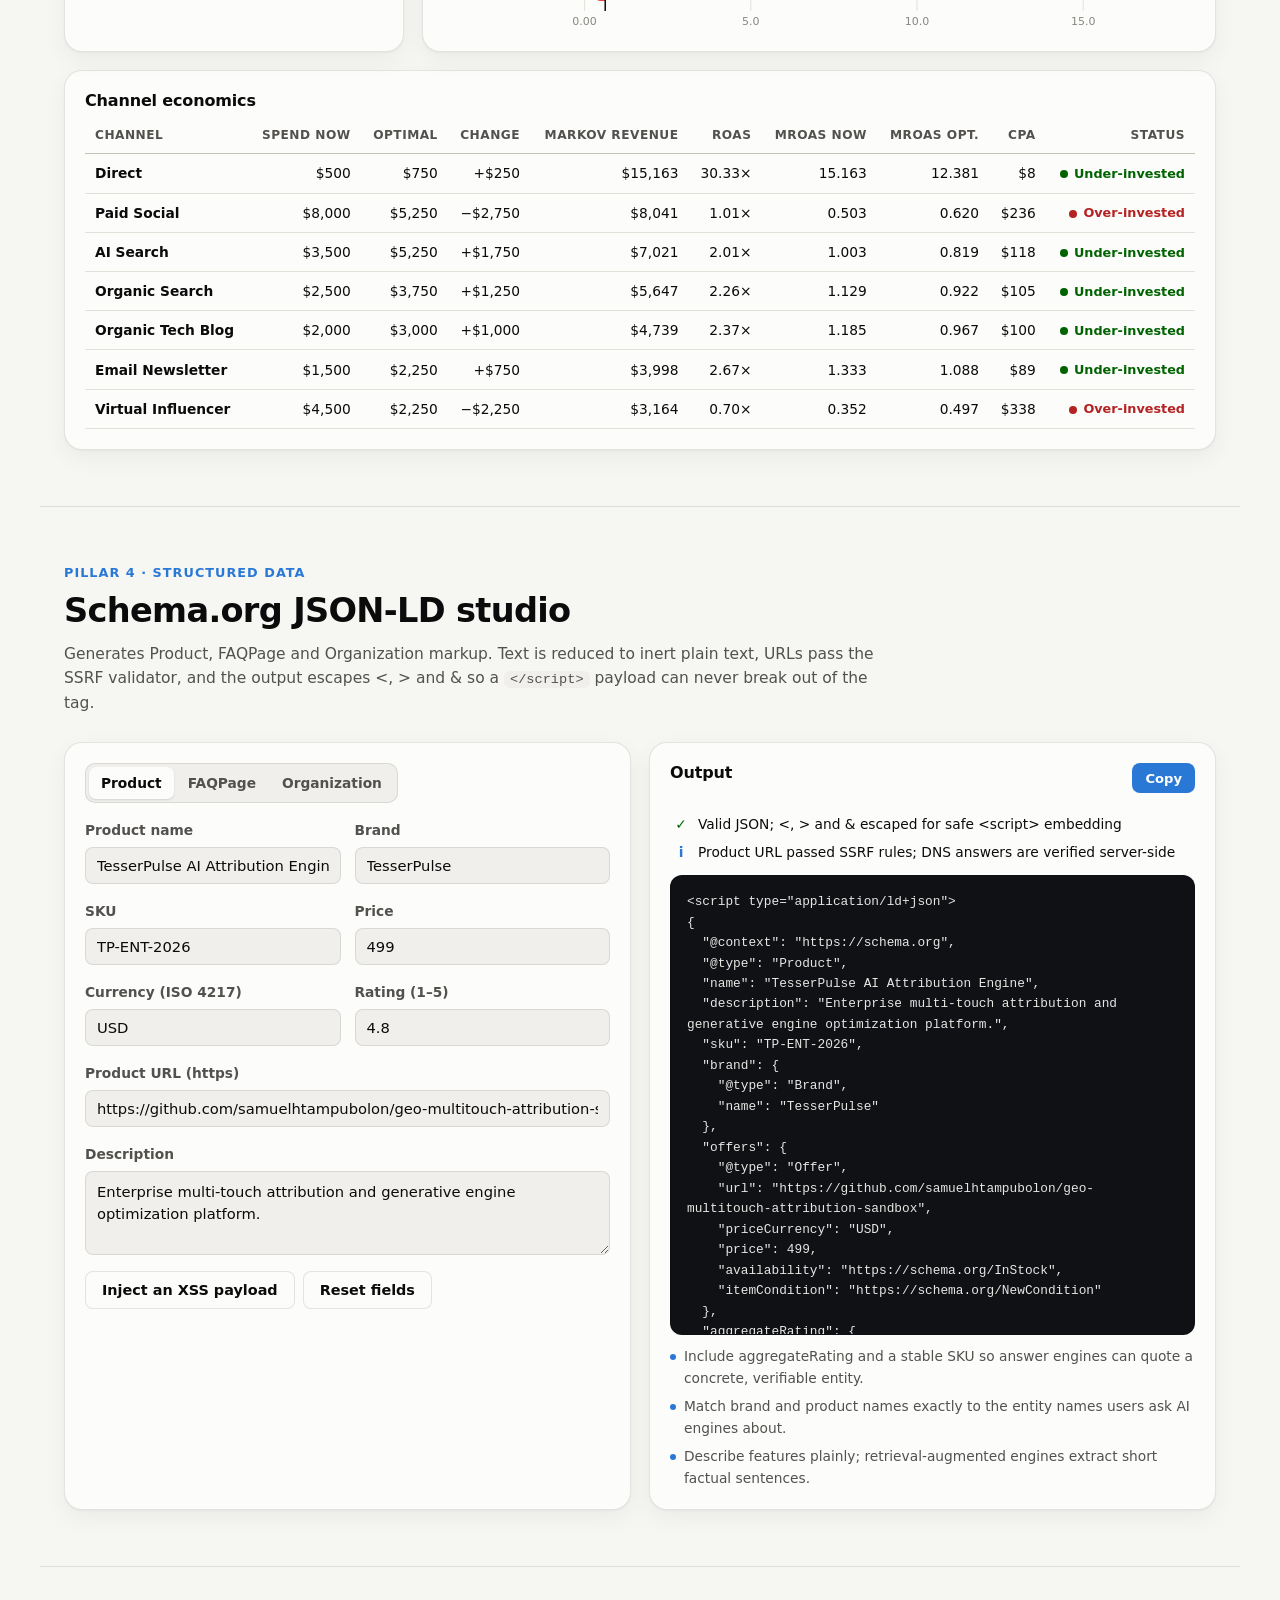
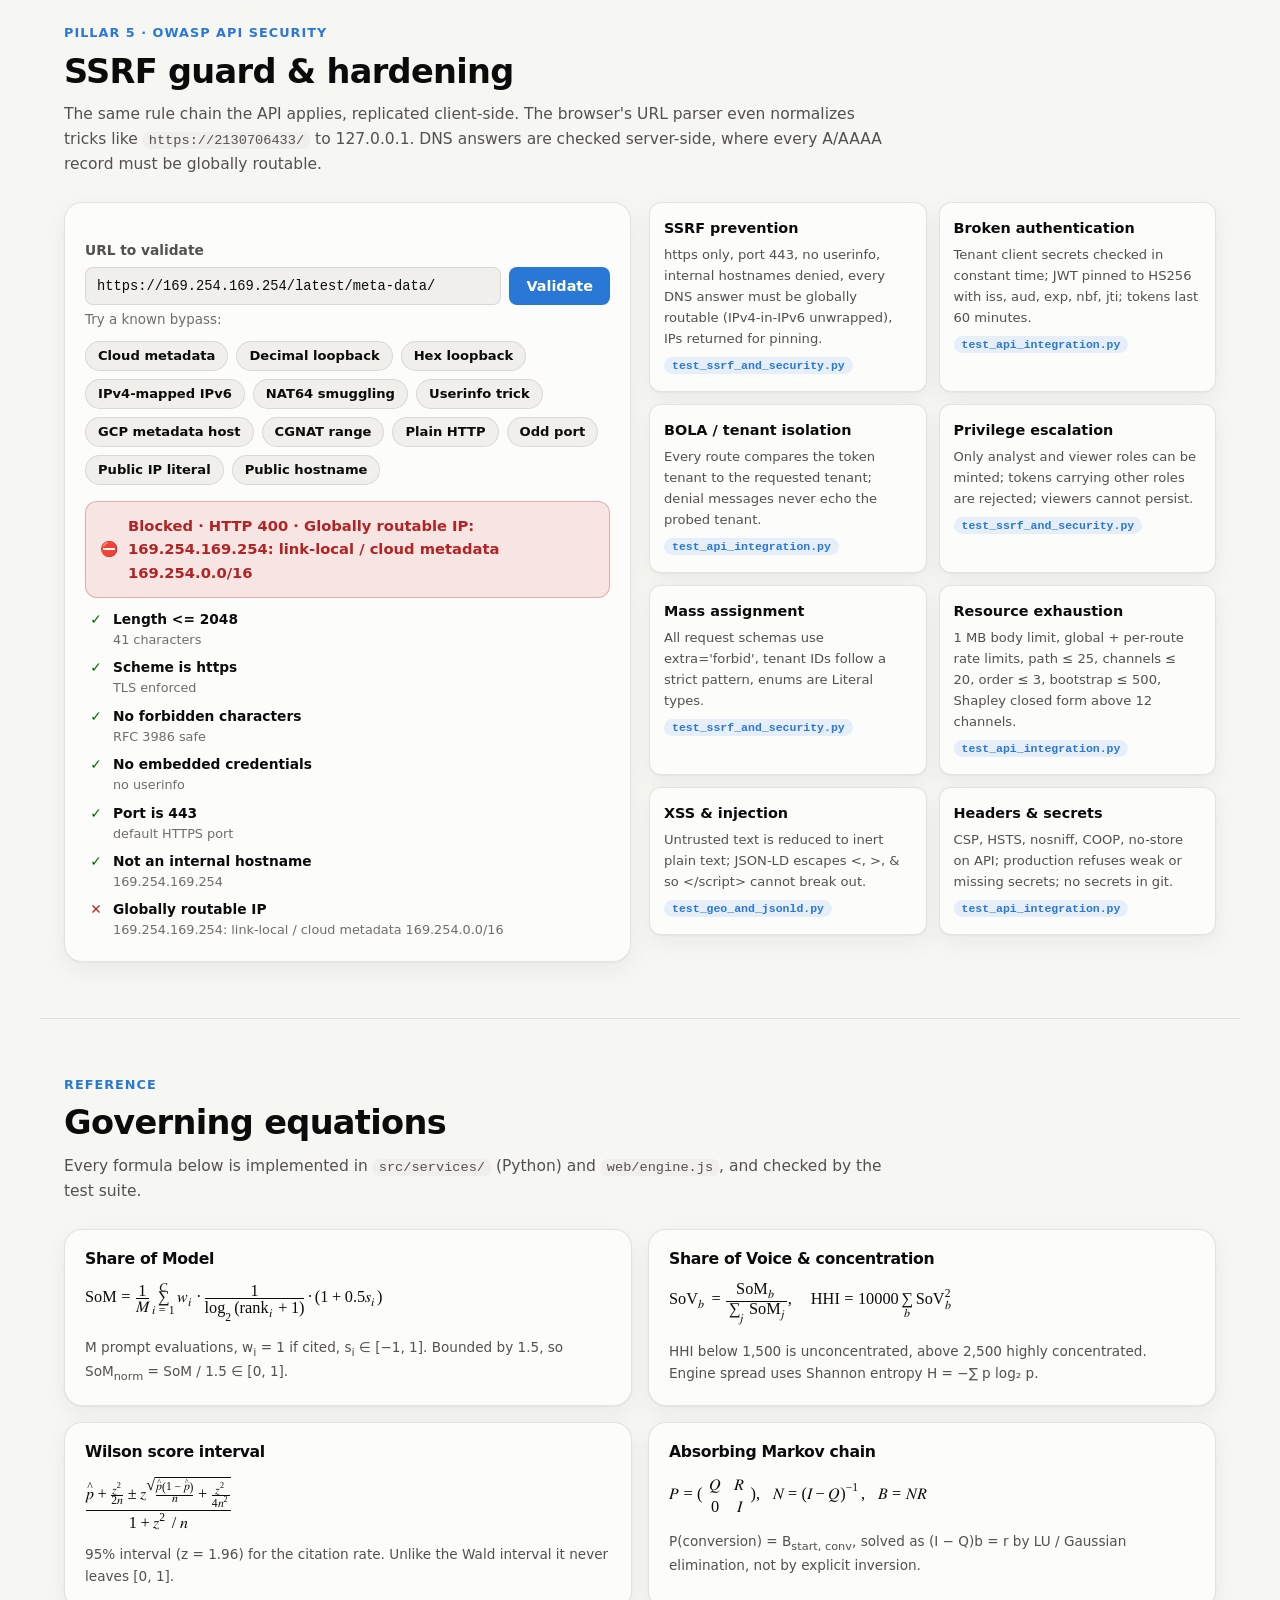
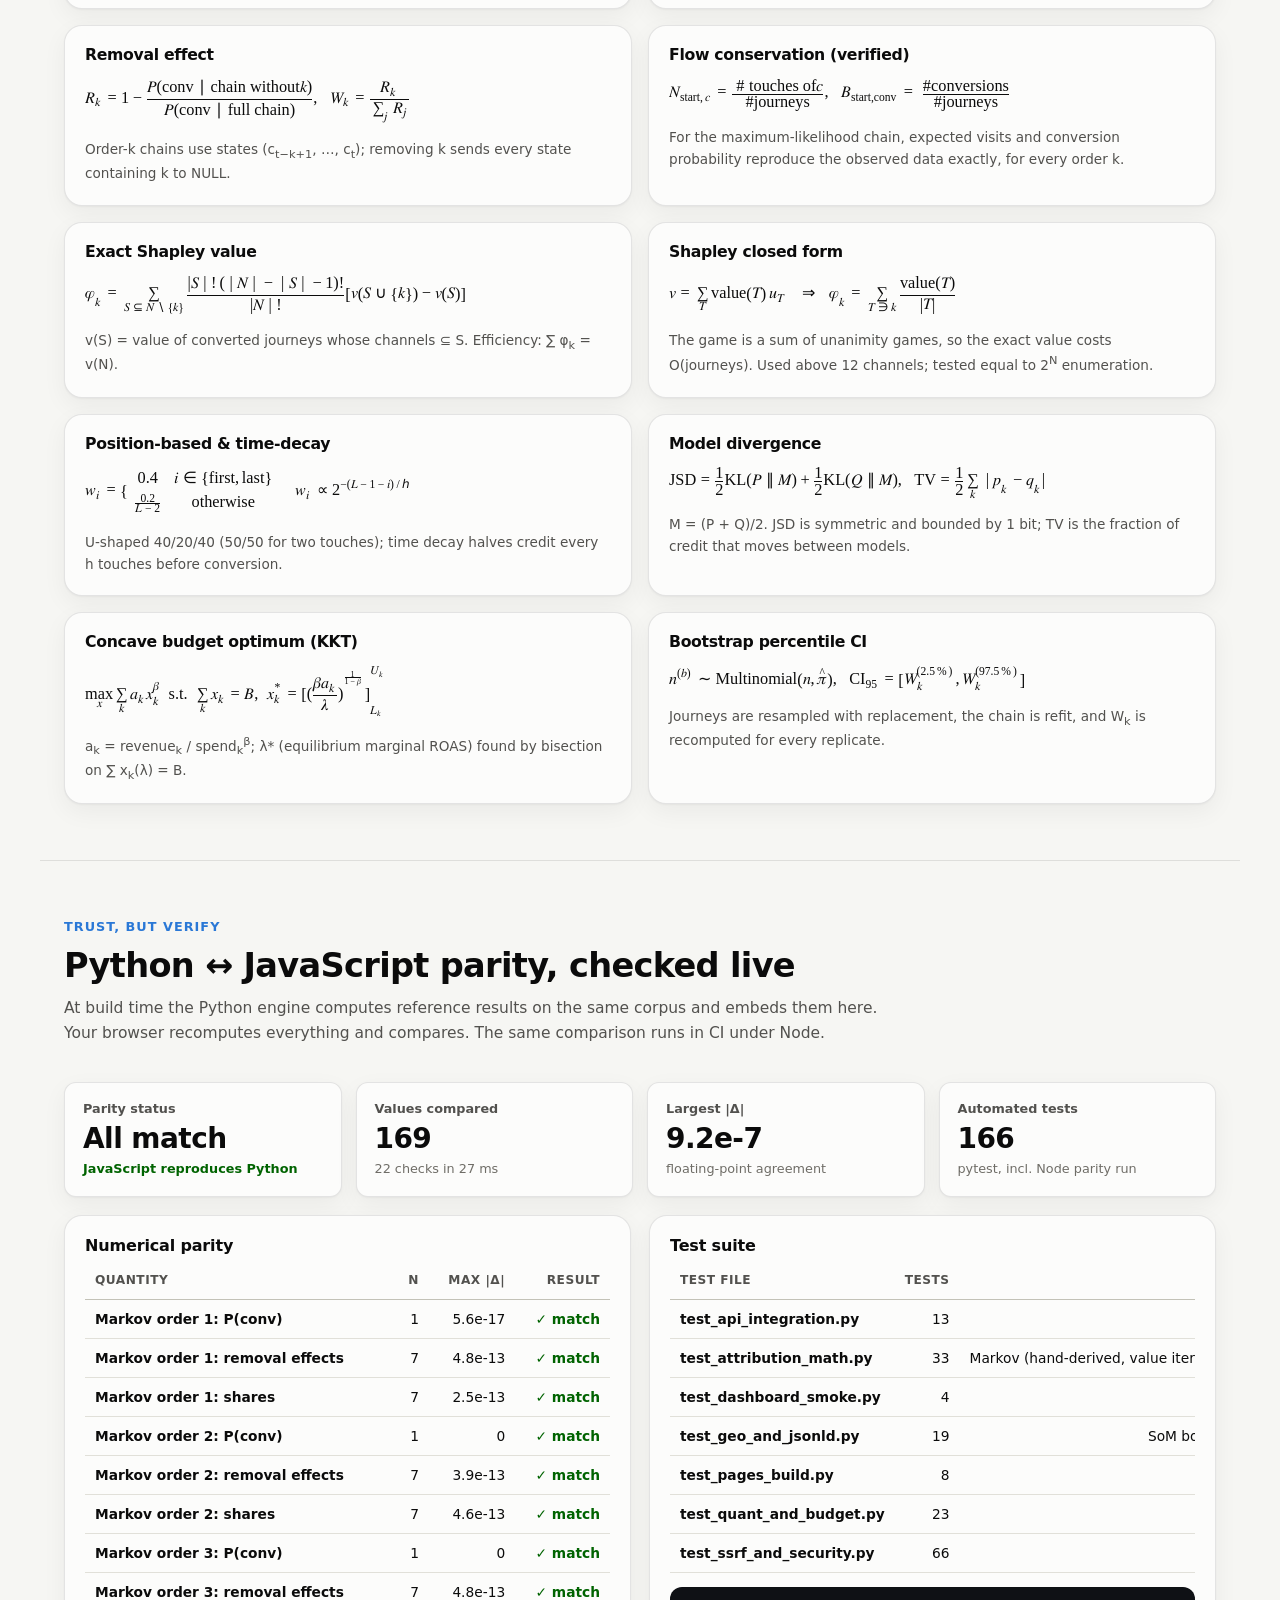
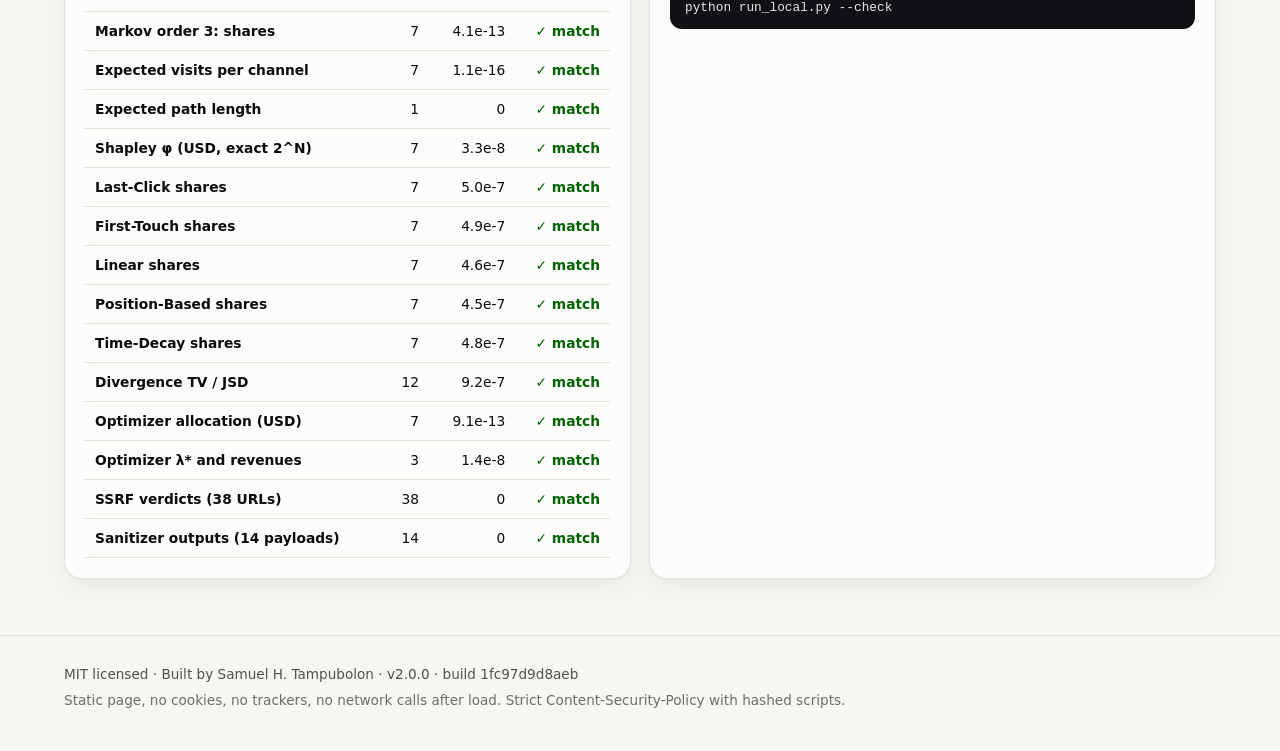
==== commit 51a0c24c: "feat: v2.0 real in-browser math engine, 7 attribution models, concave optimizer and OWASP hardening " ====
--- a/index.html
+++ b/index.html
@@ -2,1277 +2,2342 @@
 <html lang="en">
 <head>
   <meta charset="UTF-8">
-  <meta name="viewport" content="width=device-width, initial-scale=1.0">
-  <title>GEO & Multi-Touch Attribution Sandbox | Algorithmic Marketing & AppSec</title>
-  <meta name="description" content="Generative Engine Optimization (GEO) & Multi-Touch Attribution (MTA) Sandbox. Interactive Share of Model audits, Markov Removal Effect, and Exact Shapley Values.">
-  <meta name="keywords" content="GEO, Generative Engine Optimization, Multi-Touch Attribution, Markov Chain, Shapley Value, Marketing Analytics, OWASP">
+  <meta name="viewport" content="width=device-width, initial-scale=1">
+  <meta http-equiv="Content-Security-Policy" content="default-src 'none'; script-src 'sha256-Nga8jrDJCglFM5vrOjHk0hjMEyzsuZBUgHGwpWy4Tfg=' 'sha256-2PBQoOvPSIseRP2FgxZCVaNE7FtjS+Lb1ZfjGAT+KLc='; style-src 'sha256-qej30j7yaJmbgZkAvFwlDirPSE9rXwJ5Kz6BLsc5y6k=' https://fonts.googleapis.com; font-src https://fonts.gstatic.com; img-src data:; connect-src 'none'; base-uri 'none'; form-action 'none'; object-src 'none'; manifest-src 'none'; upgrade-insecure-requests">
+  <meta name="referrer" content="no-referrer">
+  <meta name="color-scheme" content="light dark">
+  <title>GEO &amp; MTA Sandbox</title>
+  <meta name="description" content="Interactive Generative Engine Optimization and Multi-Touch Attribution lab: Share of Model, order-k Markov removal effects, exact Shapley values, concave budget optimization and OWASP-hardened SSRF / JSON-LD tooling. All math runs live in your browser.">
+  <meta property="og:title" content="GEO &amp; Multi-Touch Attribution Sandbox">
+  <meta property="og:description" content="Share of Model, Markov removal effects, exact Shapley values and marginal-ROAS budget optimization, computed live in the browser.">
+  <meta property="og:type" content="website">
+  <link rel="icon" href="data:image/svg+xml,%3Csvg xmlns='http://www.w3.org/2000/svg' viewBox='0 0 32 32'%3E%3Crect width='32' height='32' rx='8' fill='%232a78d6'/%3E%3Cpath d='M8 22l6-8 4 5 6-9' stroke='white' stroke-width='3' fill='none' stroke-linecap='round' stroke-linejoin='round'/%3E%3C/svg%3E">
   <link rel="preconnect" href="https://fonts.googleapis.com">
   <link rel="preconnect" href="https://fonts.gstatic.com" crossorigin>
-  <link href="https://fonts.googleapis.com/css2?family=Plus+Jakarta+Sans:wght@300;400;500;600;700;800&family=JetBrains+Mono:wght@400;500;600&display=swap" rel="stylesheet">
-  <style>
-    :root {
-      --bg-dark: #080c16;
-      --bg-card: rgba(16, 24, 40, 0.75);
-      --bg-card-border: rgba(255, 255, 255, 0.08);
-      --text-main: #f1f5f9;
-      --text-muted: #94a3b8;
-      --primary: #6366f1;
-      --primary-glow: rgba(99, 102, 241, 0.35);
-      --accent-cyan: #06b6d4;
-      --accent-emerald: #10b981;
-      --accent-amber: #f59e0b;
-      --accent-rose: #f43f5e;
-      --font-sans: 'Plus Jakarta Sans', system-ui, -apple-system, sans-serif;
-      --font-mono: 'JetBrains Mono', monospace;
-      --radius-sm: 8px;
-      --radius-md: 14px;
-      --radius-lg: 20px;
-    }
-
-    * {
-      box-sizing: border-box;
-      margin: 0;
-      padding: 0;
-    }
-
-    body {
-      background-color: var(--bg-dark);
-      color: var(--text-main);
-      font-family: var(--font-sans);
-      line-height: 1.6;
-      overflow-x: hidden;
-      background-image: 
-        radial-gradient(circle at 15% 15%, rgba(99, 102, 241, 0.12) 0%, transparent 40%),
-        radial-gradient(circle at 85% 30%, rgba(6, 182, 212, 0.10) 0%, transparent 45%),
-        radial-gradient(circle at 50% 80%, rgba(16, 185, 129, 0.08) 0%, transparent 50%);
-      background-attachment: fixed;
-    }
-
-    /* Container */
-    .container {
-      max-width: 1240px;
-      margin: 0 auto;
-      padding: 0 24px;
-    }
-
-    /* Navigation */
-    nav {
-      position: sticky;
-      top: 0;
-      z-index: 100;
-      backdrop-filter: blur(16px);
-      -webkit-backdrop-filter: blur(16px);
-      background: rgba(8, 12, 22, 0.85);
-      border-bottom: 1px solid var(--bg-card-border);
-      padding: 16px 0;
-    }
-    .nav-inner {
-      display: flex;
-      justify-content: space-between;
-      align-items: center;
-    }
-    .brand-logo {
-      display: flex;
-      align-items: center;
-      gap: 12px;
-      text-decoration: none;
-      color: var(--text-main);
-      font-weight: 800;
-      font-size: 1.15rem;
-      letter-spacing: -0.02em;
-    }
-    .brand-badge {
-      background: linear-gradient(135deg, var(--primary), var(--accent-cyan));
-      padding: 6px 12px;
-      border-radius: var(--radius-sm);
-      font-size: 0.85rem;
-      font-weight: 700;
-      color: #fff;
-      box-shadow: 0 0 15px var(--primary-glow);
-    }
-    .nav-links {
-      display: flex;
-      gap: 28px;
-      list-style: none;
-      align-items: center;
-    }
-    .nav-links a {
-      color: var(--text-muted);
-      text-decoration: none;
-      font-size: 0.95rem;
-      font-weight: 500;
-      transition: color 0.2s ease;
-    }
-    .nav-links a:hover {
-      color: var(--text-main);
-    }
-    .btn-github {
-      display: inline-flex;
-      align-items: center;
-      gap: 8px;
-      background: rgba(255, 255, 255, 0.08);
-      border: 1px solid rgba(255, 255, 255, 0.15);
-      color: var(--text-main);
-      padding: 8px 18px;
-      border-radius: var(--radius-sm);
-      font-size: 0.9rem;
-      font-weight: 600;
-      text-decoration: none;
-      transition: all 0.2s ease;
-    }
-    .btn-github:hover {
-      background: rgba(255, 255, 255, 0.15);
-      border-color: rgba(255, 255, 255, 0.3);
-      transform: translateY(-1px);
-    }
-
-    /* Hero Section */
-    .hero {
-      padding: 80px 0 60px;
-      text-align: center;
-      position: relative;
-    }
-    .hero-badge-wrap {
-      display: inline-flex;
-      align-items: center;
-      gap: 8px;
-      background: rgba(99, 102, 241, 0.12);
-      border: 1px solid rgba(99, 102, 241, 0.3);
-      padding: 6px 16px;
-      border-radius: 999px;
-      font-size: 0.85rem;
-      color: #a5b4fc;
-      margin-bottom: 24px;
-      font-weight: 600;
-    }
-    .hero-badge-wrap span.dot {
-      width: 8px;
-      height: 8px;
-      background-color: var(--accent-emerald);
-      border-radius: 50%;
-      box-shadow: 0 0 8px var(--accent-emerald);
-    }
-    .hero h1 {
-      font-size: 3.2rem;
-      font-weight: 800;
-      line-height: 1.15;
-      letter-spacing: -0.03em;
-      margin-bottom: 20px;
-      background: linear-gradient(135deg, #ffffff 40%, #94a3b8 100%);
-      -webkit-background-clip: text;
-      -webkit-text-fill-color: transparent;
-    }
-    .hero p {
-      font-size: 1.25rem;
-      color: var(--text-muted);
-      max-width: 820px;
-      margin: 0 auto 36px;
-      line-height: 1.6;
-    }
-    .hero-metrics {
-      display: grid;
-      grid-template-columns: repeat(auto-fit, minmax(220px, 1fr));
-      gap: 20px;
-      margin-top: 40px;
-    }
-    .metric-card {
-      background: var(--bg-card);
-      border: 1px solid var(--bg-card-border);
-      padding: 24px;
-      border-radius: var(--radius-md);
-      backdrop-filter: blur(12px);
-      text-align: left;
-      transition: transform 0.2s ease, border-color 0.2s ease;
-    }
-    .metric-card:hover {
-      transform: translateY(-3px);
-      border-color: rgba(99, 102, 241, 0.4);
-    }
-    .metric-val {
-      font-size: 2.1rem;
-      font-weight: 800;
-      color: var(--text-main);
-      font-family: var(--font-mono);
-      margin-bottom: 4px;
-    }
-    .metric-label {
-      font-size: 0.85rem;
-      color: var(--text-muted);
-      text-transform: uppercase;
-      letter-spacing: 0.05em;
-      font-weight: 600;
-    }
-
-    /* Section Headers */
-    .section-header {
-      margin: 70px 0 32px;
-      text-align: left;
-    }
-    .section-tag {
-      color: var(--accent-cyan);
-      font-size: 0.85rem;
-      text-transform: uppercase;
-      font-weight: 700;
-      letter-spacing: 0.08em;
-      margin-bottom: 8px;
-    }
-    .section-header h2 {
-      font-size: 2.1rem;
-      font-weight: 700;
-      letter-spacing: -0.02em;
-    }
-    .section-header p {
-      color: var(--text-muted);
-      font-size: 1.05rem;
-      margin-top: 6px;
-      max-width: 780px;
-    }
-
-    /* Grid Layouts */
-    .split-grid {
-      display: grid;
-      grid-template-columns: 1fr 1fr;
-      gap: 28px;
-    }
-    @media (max-width: 900px) {
-      .split-grid {
-        grid-template-columns: 1fr;
-      }
-      .hero h1 {
-        font-size: 2.2rem;
-      }
-    }
-
-    /* Glass Panels */
-    .panel {
-      background: var(--bg-card);
-      border: 1px solid var(--bg-card-border);
-      border-radius: var(--radius-lg);
-      padding: 28px;
-      backdrop-filter: blur(14px);
-    }
-    .panel-title {
-      font-size: 1.25rem;
-      font-weight: 700;
-      margin-bottom: 16px;
-      display: flex;
-      align-items: center;
-      gap: 10px;
-    }
-
-    /* Form Controls */
-    .form-group {
-      margin-bottom: 16px;
-    }
-    .form-group label {
-      display: block;
-      font-size: 0.85rem;
-      font-weight: 600;
-      color: var(--text-muted);
-      margin-bottom: 6px;
-    }
-    .form-control {
-      width: 100%;
-      background: rgba(0, 0, 0, 0.4);
-      border: 1px solid rgba(255, 255, 255, 0.12);
-      border-radius: var(--radius-sm);
-      color: var(--text-main);
-      padding: 10px 14px;
-      font-family: var(--font-sans);
-      font-size: 0.95rem;
-      outline: none;
-      transition: border-color 0.2s ease;
-    }
-    .form-control:focus {
-      border-color: var(--primary);
-    }
-    select.form-control {
-      cursor: pointer;
-    }
-
-    /* Buttons */
-    .btn-primary {
-      background: linear-gradient(135deg, var(--primary), #4f46e5);
-      color: #fff;
-      border: none;
-      border-radius: var(--radius-sm);
-      padding: 12px 24px;
-      font-weight: 600;
-      font-size: 0.95rem;
-      cursor: pointer;
-      display: inline-flex;
-      align-items: center;
-      gap: 8px;
-      transition: all 0.2s ease;
-      box-shadow: 0 4px 14px var(--primary-glow);
-    }
-    .btn-primary:hover {
-      transform: translateY(-2px);
-      box-shadow: 0 6px 20px var(--primary-glow);
-    }
-    .btn-outline {
-      background: transparent;
-      border: 1px solid rgba(255, 255, 255, 0.2);
-      color: var(--text-main);
-      border-radius: var(--radius-sm);
-      padding: 10px 20px;
-      font-weight: 600;
-      font-size: 0.9rem;
-      cursor: pointer;
-      transition: all 0.2s ease;
-    }
-    .btn-outline:hover {
-      background: rgba(255, 255, 255, 0.08);
-      border-color: rgba(255, 255, 255, 0.4);
-    }
-
-    /* Engine Cards */
-    .engine-grid {
-      display: grid;
-      grid-template-columns: repeat(2, 1fr);
-      gap: 14px;
-      margin-top: 18px;
-    }
-    .engine-badge {
-      background: rgba(255, 255, 255, 0.04);
-      border: 1px solid rgba(255, 255, 255, 0.08);
-      border-radius: var(--radius-sm);
-      padding: 14px;
-      display: flex;
-      flex-direction: column;
-      gap: 6px;
-    }
-    .engine-header {
-      display: flex;
-      justify-content: space-between;
-      align-items: center;
-      font-weight: 700;
-      font-size: 0.9rem;
-    }
-    .engine-rank {
-      font-size: 0.8rem;
-      font-weight: 700;
-      padding: 2px 8px;
-      border-radius: 4px;
-    }
-    .rank-1 { background: rgba(16, 185, 129, 0.2); color: #34d399; }
-    .rank-2 { background: rgba(59, 130, 246, 0.2); color: #60a5fa; }
-    .rank-3 { background: rgba(245, 158, 11, 0.2); color: #fbbf24; }
-    .engine-snippet {
-      font-size: 0.8rem;
-      color: var(--text-muted);
-      line-height: 1.4;
-    }
-
-    /* Bar Visualizer */
-    .bar-group {
-      margin-bottom: 14px;
-    }
-    .bar-header {
-      display: flex;
-      justify-content: space-between;
-      font-size: 0.85rem;
-      font-weight: 600;
-      margin-bottom: 4px;
-    }
-    .bar-bg {
-      width: 100%;
-      height: 12px;
-      background: rgba(255, 255, 255, 0.06);
-      border-radius: 6px;
-      overflow: hidden;
-      position: relative;
-    }
-    .bar-fill {
-      height: 100%;
-      border-radius: 6px;
-      transition: width 0.6s cubic-bezier(0.16, 1, 0.3, 1);
-    }
-
-    /* Comparison Table */
-    .styled-table {
-      width: 100%;
-      border-collapse: collapse;
-      font-size: 0.9rem;
-      margin-top: 14px;
-    }
-    .styled-table th {
-      text-align: left;
-      padding: 12px 14px;
-      border-bottom: 1px solid rgba(255, 255, 255, 0.12);
-      color: var(--text-muted);
-      font-weight: 600;
-      font-size: 0.8rem;
-      text-transform: uppercase;
-      letter-spacing: 0.05em;
-    }
-    .styled-table td {
-      padding: 12px 14px;
-      border-bottom: 1px solid rgba(255, 255, 255, 0.06);
-      color: var(--text-main);
-    }
-    .styled-table tr:hover td {
-      background: rgba(255, 255, 255, 0.02);
-    }
-
-    /* Journey Builder */
-    .journey-builder-box {
-      background: rgba(0, 0, 0, 0.3);
-      border: 1px dashed rgba(255, 255, 255, 0.15);
-      border-radius: var(--radius-md);
-      padding: 18px;
-      min-height: 70px;
-      display: flex;
-      align-items: center;
-      gap: 10px;
-      flex-wrap: wrap;
-      margin-bottom: 16px;
-    }
-    .channel-chip {
-      background: var(--primary);
-      color: #fff;
-      padding: 6px 14px;
-      border-radius: 999px;
-      font-size: 0.85rem;
-      font-weight: 600;
-      display: inline-flex;
-      align-items: center;
-      gap: 8px;
-      cursor: pointer;
-      user-select: none;
-      transition: background 0.2s ease;
-    }
-    .channel-chip:hover {
-      background: #4338ca;
-    }
-    .channel-selector {
-      display: flex;
-      gap: 8px;
-      flex-wrap: wrap;
-      margin-bottom: 20px;
-    }
-    .btn-add-channel {
-      background: rgba(255, 255, 255, 0.06);
-      border: 1px solid rgba(255, 255, 255, 0.12);
-      color: var(--text-main);
-      padding: 6px 12px;
-      border-radius: 999px;
-      font-size: 0.8rem;
-      cursor: pointer;
-      font-weight: 500;
-      transition: all 0.2s ease;
-    }
-    .btn-add-channel:hover {
-      background: rgba(255, 255, 255, 0.15);
-      border-color: var(--primary);
-    }
-
-    /* Code Box */
-    .code-box {
-      background: #050811;
-      border: 1px solid rgba(255, 255, 255, 0.1);
-      border-radius: var(--radius-sm);
-      padding: 16px;
-      font-family: var(--font-mono);
-      font-size: 0.85rem;
-      color: #cbd5e1;
-      overflow-x: auto;
-      max-height: 280px;
-    }
-
-    /* Alerts */
-    .alert-box {
-      padding: 14px 18px;
-      border-radius: var(--radius-sm);
-      font-size: 0.9rem;
-      margin-top: 14px;
-      display: flex;
-      align-items: center;
-      gap: 12px;
-    }
-    .alert-success { background: rgba(16, 185, 129, 0.15); border: 1px solid rgba(16, 185, 129, 0.3); color: #6ee7b7; }
-    .alert-danger { background: rgba(244, 63, 94, 0.15); border: 1px solid rgba(244, 63, 94, 0.3); color: #fda4af; }
-    .alert-info { background: rgba(99, 102, 241, 0.15); border: 1px solid rgba(99, 102, 241, 0.3); color: #c7d2fe; }
-
-    /* Footer */
-    footer {
-      border-top: 1px solid var(--bg-card-border);
-      padding: 50px 0;
-      margin-top: 90px;
-      text-align: center;
-      color: var(--text-muted);
-      font-size: 0.9rem;
-    }
-    footer a {
-      color: var(--primary);
-      text-decoration: none;
-    }
-  </style>
+  <link rel="stylesheet" href="https://fonts.googleapis.com/css2?family=Plus+Jakarta+Sans:wght@400;500;600;700;800&amp;family=JetBrains+Mono:wght@400;500;600&amp;display=swap">
+  <style>:root {
+  color-scheme: light;
+  --page: #f6f6f3;
+  --surface: #fcfcfb;
+  --surface-2: #f0efec;
+  --surface-3: #e8e7e2;
+  --ink: #0b0b0b;
+  --ink-2: #52514e;
+  --muted: #6f6d67;
+  --axis-ink: #898781;
+  --grid: #e1e0d9;
+  --axis: #c3c2b7;
+  --border: rgba(11, 11, 11, 0.10);
+  --border-strong: rgba(11, 11, 11, 0.18);
+  --s1: #2a78d6;
+  --s1-soft: rgba(42, 120, 214, 0.10);
+  --s2: #eb6834;
+  --deemph: #b9b7ae;
+  --pos: #2a78d6;
+  --neg: #e34948;
+  --good: #0ca30c;
+  --good-ink: #006300;
+  --critical: #d03b3b;
+  --critical-ink: #b42323;
+  --warning: #fab219;
+  --focus: #2a78d6;
+  --shadow: 0 1px 2px rgba(11, 11, 11, 0.04), 0 8px 24px rgba(11, 11, 11, 0.05);
+  --hero-glow: radial-gradient(60% 80% at 15% 0%, rgba(42, 120, 214, 0.12), transparent 60%), radial-gradient(50% 60% at 95% 10%, rgba(27, 175, 122, 0.10), transparent 60%);
+  --font-sans: "Plus Jakarta Sans", system-ui, -apple-system, "Segoe UI", sans-serif;
+  --font-mono: "JetBrains Mono", ui-monospace, SFMono-Regular, Menlo, monospace;
+  --r-sm: 8px;
+  --r-md: 12px;
+  --r-lg: 18px;
+}
+
+@media (prefers-color-scheme: dark) {
+  :root:not([data-theme="light"]) {
+    color-scheme: dark;
+    --page: #0d0d0d;
+    --surface: #1a1a19;
+    --surface-2: #222221;
+    --surface-3: #2c2c2a;
+    --ink: #f0efec;
+    --ink-2: #c3c2b7;
+    --muted: #a3a197;
+    --axis-ink: #898781;
+    --grid: #2c2c2a;
+    --axis: #383835;
+    --border: rgba(255, 255, 255, 0.10);
+    --border-strong: rgba(255, 255, 255, 0.18);
+    --s1: #3987e5;
+    --s1-soft: rgba(57, 135, 229, 0.14);
+    --s2: #d95926;
+    --deemph: #5d5c57;
+    --pos: #3987e5;
+    --neg: #e66767;
+    --good-ink: #0ca30c;
+    --critical-ink: #e66767;
+    --focus: #6da7ec;
+    --shadow: 0 1px 2px rgba(0, 0, 0, 0.3), 0 8px 24px rgba(0, 0, 0, 0.25);
+    --hero-glow: radial-gradient(60% 80% at 15% 0%, rgba(57, 135, 229, 0.18), transparent 60%), radial-gradient(50% 60% at 95% 10%, rgba(25, 158, 112, 0.12), transparent 60%);
+  }
+}
+:root[data-theme="dark"] {
+  color-scheme: dark;
+  --page: #0d0d0d;
+  --surface: #1a1a19;
+  --surface-2: #222221;
+  --surface-3: #2c2c2a;
+  --ink: #f0efec;
+  --ink-2: #c3c2b7;
+  --muted: #a3a197;
+  --axis-ink: #898781;
+  --grid: #2c2c2a;
+  --axis: #383835;
+  --border: rgba(255, 255, 255, 0.10);
+  --border-strong: rgba(255, 255, 255, 0.18);
+  --s1: #3987e5;
+  --s1-soft: rgba(57, 135, 229, 0.14);
+  --s2: #d95926;
+  --deemph: #5d5c57;
+  --pos: #3987e5;
+  --neg: #e66767;
+  --good-ink: #0ca30c;
+  --critical-ink: #e66767;
+  --focus: #6da7ec;
+  --shadow: 0 1px 2px rgba(0, 0, 0, 0.3), 0 8px 24px rgba(0, 0, 0, 0.25);
+  --hero-glow: radial-gradient(60% 80% at 15% 0%, rgba(57, 135, 229, 0.18), transparent 60%), radial-gradient(50% 60% at 95% 10%, rgba(25, 158, 112, 0.12), transparent 60%);
+}
+
+*, *::before, *::after { box-sizing: border-box; }
+html { scroll-behavior: smooth; scroll-padding-top: 76px; -webkit-text-size-adjust: 100%; }
+@media (prefers-reduced-motion: reduce) { html { scroll-behavior: auto; } * { transition: none !important; animation: none !important; } }
+body {
+  margin: 0;
+  background: var(--page);
+  color: var(--ink);
+  font-family: var(--font-sans);
+  font-size: 15.5px;
+  line-height: 1.6;
+  overflow-x: clip;
+  background-image: var(--hero-glow);
+  background-repeat: no-repeat;
+  background-size: 100% 820px;
+}
+h1, h2, h3 { line-height: 1.2; letter-spacing: -0.02em; margin: 0; }
+p { margin: 0; }
+a { color: var(--s1); }
+code { font-family: var(--font-mono); font-size: 0.88em; background: var(--surface-2); padding: 1px 6px; border-radius: 6px; }
+:focus-visible { outline: 2px solid var(--focus); outline-offset: 2px; border-radius: 4px; }
+.sr-only { position: absolute; width: 1px; height: 1px; overflow: hidden; clip: rect(0 0 0 0); white-space: nowrap; }
+.skip-link { position: absolute; left: -999px; top: 8px; background: var(--surface); padding: 8px 12px; border-radius: var(--r-sm); z-index: 200; }
+.skip-link:focus { left: 16px; }
+.muted-text { color: var(--muted); font-weight: 400; }
+
+.container { max-width: 1200px; margin: 0 auto; padding: 0 24px; }
+
+/* Top bar */
+.topbar { position: sticky; top: 0; z-index: 100; background: color-mix(in srgb, var(--page) 82%, transparent); backdrop-filter: saturate(140%) blur(14px); -webkit-backdrop-filter: saturate(140%) blur(14px); border-bottom: 1px solid var(--border); }
+.topbar-inner { display: flex; align-items: center; gap: 20px; height: 60px; }
+.brand { display: inline-flex; align-items: center; gap: 10px; color: var(--ink); text-decoration: none; font-weight: 800; letter-spacing: -0.02em; white-space: nowrap; }
+.brand-mark svg rect { fill: var(--s1); }
+.brand-mark svg path { stroke: #fff; stroke-width: 3; fill: none; stroke-linecap: round; stroke-linejoin: round; }
+.brand-amp { color: var(--s1); }
+.nav { display: flex; gap: 4px; margin-left: auto; overflow-x: auto; scrollbar-width: none; }
+.nav::-webkit-scrollbar { display: none; }
+.nav a { color: var(--ink-2); text-decoration: none; font-size: 0.9rem; font-weight: 600; padding: 6px 10px; border-radius: var(--r-sm); white-space: nowrap; }
+.nav a:hover, .nav a.active { color: var(--ink); background: var(--surface-2); }
+.topbar-actions { display: flex; align-items: center; gap: 8px; }
+.icon-btn { display: inline-grid; place-items: center; width: 36px; height: 36px; border-radius: var(--r-sm); border: 1px solid var(--border); background: var(--surface); color: var(--ink); cursor: pointer; }
+.icon-btn svg path { fill: currentColor; }
+.icon-btn:hover { border-color: var(--border-strong); }
+
+/* Buttons */
+.btn { display: inline-flex; align-items: center; justify-content: center; gap: 8px; height: 38px; padding: 0 16px; border-radius: var(--r-sm); font: 600 0.9rem var(--font-sans); text-decoration: none; cursor: pointer; border: 1px solid transparent; white-space: nowrap; transition: background 0.15s ease, border-color 0.15s ease, transform 0.15s ease; }
+.btn svg path { fill: currentColor; }
+.btn-primary { background: var(--s1); color: #fff; }
+.btn-primary:hover { filter: brightness(1.08); transform: translateY(-1px); }
+.btn-ghost { background: var(--surface); color: var(--ink); border-color: var(--border); }
+.btn-ghost:hover { border-color: var(--border-strong); background: var(--surface-2); }
+.btn-sm { height: 30px; padding: 0 12px; font-size: 0.82rem; }
+.btn-row { display: flex; flex-wrap: wrap; gap: 8px; margin-top: 16px; }
+
+/* Hero */
+.hero { padding: 72px 24px 40px; position: relative; }
+.eyebrow { display: inline-flex; align-items: center; gap: 8px; font-size: 0.82rem; font-weight: 600; color: var(--ink-2); background: var(--surface); border: 1px solid var(--border); padding: 5px 12px; border-radius: 999px; margin-bottom: 22px; }
+.live-dot { width: 8px; height: 8px; border-radius: 50%; background: var(--good); box-shadow: 0 0 0 0 rgba(12, 163, 12, 0.5); animation: pulse 2.2s infinite; }
+@keyframes pulse { 0% { box-shadow: 0 0 0 0 rgba(12, 163, 12, 0.45); } 70% { box-shadow: 0 0 0 8px rgba(12, 163, 12, 0); } 100% { box-shadow: 0 0 0 0 rgba(12, 163, 12, 0); } }
+.hero h1 { font-size: clamp(2rem, 4.4vw, 3.3rem); font-weight: 800; max-width: 920px; letter-spacing: -0.035em; }
+.lede { margin-top: 18px; font-size: 1.13rem; color: var(--ink-2); max-width: 760px; }
+.hero-cta { display: flex; flex-wrap: wrap; gap: 10px; margin-top: 26px; }
+
+/* KPI tiles */
+.kpi-grid { display: grid; grid-template-columns: repeat(auto-fit, minmax(210px, 1fr)); gap: 14px; margin-top: 36px; }
+.kpi-grid-tight { margin-top: 0; grid-template-columns: repeat(auto-fit, minmax(160px, 1fr)); gap: 12px; }
+.kpi { background: var(--surface); border: 1px solid var(--border); border-radius: var(--r-md); padding: 16px 18px; box-shadow: var(--shadow); min-width: 0; }
+.kpi-label { font-size: 0.8rem; font-weight: 600; color: var(--ink-2); }
+.kpi-value { font-size: 1.75rem; font-weight: 700; letter-spacing: -0.02em; margin-top: 4px; line-height: 1.15; overflow-wrap: anywhere; }
+.kpi-grid-tight .kpi-value { font-size: 1.4rem; }
+.kpi-sub { font-size: 0.8rem; color: var(--muted); margin-top: 4px; }
+.kpi-sub .up { color: var(--good-ink); font-weight: 600; }
+.kpi-sub .down { color: var(--critical-ink); font-weight: 600; }
+
+/* Sections */
+.section { padding: 56px 24px; border-top: 1px solid var(--border); }
+.section-head { max-width: 820px; margin-bottom: 26px; }
+.section-kicker { font-size: 0.8rem; font-weight: 700; text-transform: uppercase; letter-spacing: 0.08em; color: var(--s1); margin-bottom: 8px; }
+.section-head h2 { font-size: clamp(1.55rem, 2.8vw, 2.1rem); font-weight: 800; }
+.section-head p:last-child { margin-top: 10px; color: var(--ink-2); }
+
+.grid-2 { display: grid; grid-template-columns: repeat(2, minmax(0, 1fr)); gap: 18px; margin-top: 18px; }
+.grid-2-wide { grid-template-columns: minmax(0, 0.8fr) minmax(0, 1.25fr); }
+.kpi-grid-2 { grid-template-columns: repeat(2, minmax(0, 1fr)); }
+.grid-sidebar { display: grid; grid-template-columns: minmax(260px, 340px) minmax(0, 1fr); gap: 18px; }
+.stack { display: grid; gap: 18px; align-content: start; min-width: 0; }
+@media (max-width: 900px) { .grid-2, .grid-2-wide, .grid-sidebar { grid-template-columns: 1fr; } }
+
+.card { background: var(--surface); border: 1px solid var(--border); border-radius: var(--r-lg); padding: 20px; box-shadow: var(--shadow); min-width: 0; margin: 0; }
+.card + .card { margin-top: 0; }
+#attribution > .card, #budget > .card { margin-top: 18px; }
+.card-title { font-size: 1rem; font-weight: 700; letter-spacing: -0.01em; display: flex; flex-wrap: wrap; align-items: center; gap: 8px; }
+.card-head { display: flex; flex-wrap: wrap; align-items: flex-start; justify-content: space-between; gap: 6px 14px; margin-bottom: 10px; }
+.card-head .hint { flex-basis: 100%; }
+.hint { font-size: 0.84rem; color: var(--muted); margin-top: 4px; }
+
+/* Form controls */
+.field { display: grid; gap: 6px; margin-top: 16px; }
+.field label { font-size: 0.86rem; font-weight: 600; color: var(--ink-2); display: flex; justify-content: space-between; gap: 8px; }
+.field output { font-family: var(--font-mono); font-size: 0.82rem; color: var(--ink); font-weight: 600; }
+.field-inline { margin-top: 0; min-width: 180px; }
+input[type="text"], input[type="number"], input[type="url"], textarea, select {
+  width: 100%; font: 500 0.92rem var(--font-sans); color: var(--ink); background: var(--surface-2);
+  border: 1px solid var(--border); border-radius: var(--r-sm); padding: 9px 11px; min-width: 0;
+}
+textarea { resize: vertical; min-height: 72px; line-height: 1.45; }
+select { width: auto; padding: 4px 8px; font-weight: 600; }
+input:focus, textarea:focus, select:focus { border-color: var(--s1); outline: none; box-shadow: 0 0 0 3px var(--s1-soft); }
+input[type="range"] { width: 100%; accent-color: var(--s1); height: 22px; }
+.input-row { display: flex; gap: 8px; }
+.input-row input { flex: 1; font-family: var(--font-mono); font-size: 0.86rem; }
+.form-grid { display: grid; grid-template-columns: 1fr 1fr; gap: 0 14px; }
+.form-grid .full { grid-column: 1 / -1; }
+@media (max-width: 560px) { .form-grid { grid-template-columns: 1fr; } .input-row { flex-direction: column; } }
+
+.switch { display: inline-flex; align-items: center; gap: 10px; font-size: 0.88rem; font-weight: 600; color: var(--ink-2); cursor: pointer; user-select: none; }
+.switch input { position: absolute; opacity: 0; width: 1px; height: 1px; }
+.switch-track { width: 38px; height: 22px; border-radius: 999px; background: var(--surface-3); position: relative; transition: background 0.15s ease; flex: none; }
+.switch-track::after { content: ""; position: absolute; top: 3px; left: 3px; width: 16px; height: 16px; border-radius: 50%; background: #fff; box-shadow: 0 1px 2px rgba(0,0,0,0.3); transition: transform 0.15s ease; }
+.switch input:checked + .switch-track { background: var(--s1); }
+.switch input:checked + .switch-track::after { transform: translateX(16px); }
+.switch input:focus-visible + .switch-track { outline: 2px solid var(--focus); outline-offset: 2px; }
+
+.seg { display: inline-flex; align-items: center; flex-wrap: wrap; gap: 2px; background: var(--surface-2); border: 1px solid var(--border); padding: 3px; border-radius: 10px; }
+.seg-label { font-size: 0.8rem; font-weight: 600; color: var(--muted); padding: 0 8px; }
+.seg-btn { font: 600 0.86rem var(--font-sans); color: var(--ink-2); background: transparent; border: 0; padding: 6px 12px; border-radius: 7px; cursor: pointer; min-height: 32px; }
+.seg-btn:hover { color: var(--ink); }
+.seg-btn[aria-checked="true"] { background: var(--surface); color: var(--ink); box-shadow: 0 1px 2px rgba(0,0,0,0.12); }
+
+.toolbar { display: flex; flex-wrap: wrap; align-items: center; gap: 14px 22px; padding: 14px 18px; }
+
+/* Chips & journey builder */
+.chip-row { display: flex; flex-wrap: wrap; gap: 8px; margin-top: 10px; }
+.chip { font: 600 0.82rem var(--font-sans); color: var(--ink); background: var(--surface-2); border: 1px solid var(--border); border-radius: 999px; padding: 5px 12px; cursor: pointer; min-height: 30px; }
+.chip:hover { border-color: var(--s1); color: var(--s1); }
+.chip-mono { font-family: var(--font-mono); font-weight: 500; font-size: 0.78rem; }
+.path-row { display: flex; flex-wrap: wrap; align-items: center; gap: 8px; margin: 16px 0; padding: 12px; background: var(--surface-2); border-radius: var(--r-md); border: 1px dashed var(--border-strong); }
+.path-steps { display: contents; }
+.node { font-size: 0.8rem; font-weight: 700; padding: 5px 10px; border-radius: 999px; background: var(--surface-3); color: var(--ink-2); }
+.node-end-conv { background: color-mix(in srgb, var(--good) 18%, var(--surface)); color: var(--good-ink); }
+.node-end-null { background: color-mix(in srgb, var(--critical) 14%, var(--surface)); color: var(--critical-ink); }
+.step { font: 600 0.82rem var(--font-sans); padding: 5px 10px; border-radius: 999px; background: var(--s1); color: #fff; border: 0; cursor: pointer; }
+.step::after { content: " ×"; opacity: 0.8; }
+.arrow { color: var(--muted); font-size: 0.85rem; }
+.builder-controls { display: flex; flex-wrap: wrap; align-items: flex-end; gap: 12px; }
+.builder-controls .field-inline { min-width: 120px; max-width: 200px; }
+.builder { margin-top: 18px; }
+
+/* Tables */
+.table-wrap { overflow-x: auto; margin-top: 8px; -webkit-overflow-scrolling: touch; }
+.table { width: 100%; border-collapse: collapse; font-size: 0.86rem; font-variant-numeric: tabular-nums; }
+.table th, .table td { padding: 8px 10px; text-align: right; border-bottom: 1px solid var(--grid); white-space: nowrap; }
+.table th:first-child, .table td:first-child { text-align: left; }
+.table thead th { font-size: 0.76rem; font-weight: 700; color: var(--ink-2); text-transform: uppercase; letter-spacing: 0.04em; border-bottom: 1px solid var(--axis); }
+.table tbody tr:hover td { background: var(--surface-2); }
+.table td.label-cell { font-weight: 600; }
+.table .remove-btn { border: 0; background: transparent; color: var(--critical-ink); font-weight: 700; cursor: pointer; padding: 2px 8px; border-radius: 6px; }
+.table .remove-btn:hover { background: var(--surface-2); }
+.heatmap td.cell { position: relative; font-weight: 600; border: 2px solid var(--surface); border-radius: 6px; }
+.heatmap tbody tr:hover td.cell { filter: brightness(0.97); }
+.matrix th, .matrix td { padding: 6px 7px; font-size: 0.78rem; }
+.status { display: inline-flex; align-items: center; gap: 6px; font-weight: 600; font-size: 0.8rem; }
+.status::before { content: ""; width: 8px; height: 8px; border-radius: 50%; background: currentColor; }
+.status-up { color: var(--good-ink); }
+.status-down { color: var(--critical-ink); }
+.status-eq { color: var(--ink-2); }
+.pass { color: var(--good-ink); font-weight: 700; }
+.fail { color: var(--critical-ink); font-weight: 700; }
+
+/* Charts */
+.chart-card { display: grid; gap: 4px; }
+.chart { width: 100%; min-height: 60px; position: relative; }
+.chart svg { display: block; width: 100%; height: auto; overflow: visible; }
+.chart text { font-family: var(--font-sans); font-size: 12px; fill: var(--ink-2); }
+.chart .axis-text { fill: var(--axis-ink); font-size: 11px; font-variant-numeric: tabular-nums; }
+.chart .value-text { fill: var(--ink); font-weight: 600; font-variant-numeric: tabular-nums; }
+.chart .label-text { fill: var(--ink); font-weight: 600; }
+.chart .gridline { stroke: var(--grid); stroke-width: 1; }
+.chart .baseline { stroke: var(--axis); stroke-width: 1; }
+.chart .mark { cursor: default; outline: none; }
+.chart .mark:focus-visible { stroke: var(--focus); stroke-width: 2; }
+.chart .hit { fill: transparent; }
+.legend { display: inline-flex; align-items: center; gap: 6px 10px; font-size: 0.8rem; color: var(--ink-2); flex-wrap: wrap; }
+.key { display: inline-block; vertical-align: middle; margin-right: 2px; }
+.key-dot { width: 10px; height: 10px; border-radius: 50%; }
+.key-s1 { background: var(--s1); }
+.key-muted { background: var(--deemph); }
+.data-table { margin-top: 6px; font-size: 0.84rem; }
+.data-table summary { cursor: pointer; color: var(--ink-2); font-weight: 600; width: max-content; }
+.tooltip { position: fixed; z-index: 300; pointer-events: none; background: var(--ink); color: var(--page); font-size: 0.8rem; line-height: 1.4; padding: 8px 10px; border-radius: 8px; max-width: 280px; box-shadow: 0 6px 20px rgba(0,0,0,0.25); font-variant-numeric: tabular-nums; }
+.tooltip strong { display: block; font-weight: 700; margin-bottom: 2px; }
+
+/* Formula & code */
+.formula-live { margin-top: 18px; padding: 14px; border-radius: var(--r-md); background: var(--surface-2); font-family: var(--font-mono); font-size: 0.8rem; line-height: 1.75; color: var(--ink-2); overflow-x: auto; }
+.formula-live b { color: var(--ink); font-weight: 600; }
+.code-card { display: flex; flex-direction: column; }
+.code { margin: 12px 0 0; background: #0f1115; color: #e6e6e3; border-radius: var(--r-md); padding: 16px; font: 0.8rem/1.6 var(--font-mono); overflow: auto; max-height: 460px; white-space: pre-wrap; overflow-wrap: anywhere; border: 1px solid var(--border); }
+.code code { background: none; padding: 0; color: inherit; font-size: inherit; }
+.code-sm { max-height: none; margin-top: 14px; padding: 10px 14px; }
+.checklist, .tips, .trace { list-style: none; margin: 10px 0 0; padding: 0; display: grid; gap: 6px; font-size: 0.86rem; }
+.checklist li, .trace li { display: grid; grid-template-columns: 22px 1fr; gap: 6px; align-items: start; }
+.checklist .ico, .trace .ico { font-weight: 800; text-align: center; }
+.ok .ico { color: var(--good-ink); }
+.bad .ico { color: var(--critical-ink); }
+.info .ico { color: var(--s1); }
+.trace .rule { font-weight: 600; }
+.trace .detail { color: var(--muted); display: block; font-size: 0.8rem; overflow-wrap: anywhere; }
+.tips li { padding-left: 14px; position: relative; color: var(--ink-2); }
+.tips li::before { content: ""; position: absolute; left: 0; top: 0.62em; width: 6px; height: 6px; border-radius: 50%; background: var(--s1); }
+.verdict { margin-top: 16px; padding: 12px 14px; border-radius: var(--r-md); font-weight: 600; font-size: 0.92rem; display: flex; gap: 10px; align-items: center; border: 1px solid var(--border); }
+.verdict-blocked { background: color-mix(in srgb, var(--critical) 12%, var(--surface)); color: var(--critical-ink); border-color: color-mix(in srgb, var(--critical) 35%, transparent); }
+.verdict-allowed { background: color-mix(in srgb, var(--good) 12%, var(--surface)); color: var(--good-ink); border-color: color-mix(in srgb, var(--good) 35%, transparent); }
+.verdict-dns { background: var(--s1-soft); color: var(--s1); border-color: color-mix(in srgb, var(--s1) 35%, transparent); }
+
+.controls-grid { display: grid; grid-template-columns: repeat(2, minmax(0, 1fr)); gap: 12px; align-content: start; }
+@media (max-width: 560px) { .controls-grid { grid-template-columns: 1fr; } }
+.control { background: var(--surface); border: 1px solid var(--border); border-radius: var(--r-md); padding: 14px; box-shadow: var(--shadow); }
+.control h4 { margin: 0 0 4px; font-size: 0.9rem; }
+.control p { font-size: 0.82rem; color: var(--ink-2); }
+.control .tag { display: inline-block; margin-top: 8px; font: 600 0.72rem var(--font-mono); color: var(--s1); background: var(--s1-soft); padding: 2px 8px; border-radius: 999px; }
+
+.math-grid { display: grid; grid-template-columns: repeat(auto-fill, minmax(min(100%, 480px), 1fr)); gap: 16px; }
+.math-card h3 { font-size: 0.98rem; margin-bottom: 10px; }
+.math-card math { font-size: 1.02rem; margin: 6px 0 12px; overflow-x: auto; overflow-y: hidden; max-width: 100%; padding: 4px 0; display: block; }
+.math-card p { font-size: 0.85rem; color: var(--ink-2); }
+
+.footer { border-top: 1px solid var(--border); padding: 28px 0 40px; font-size: 0.85rem; color: var(--ink-2); }
+.footer-inner { display: grid; gap: 4px; }
+
+@media (max-width: 760px) {
+  .container { padding: 0 16px; }
+  .hero { padding: 44px 16px 28px; }
+  .section { padding: 40px 16px; }
+  .topbar-inner { gap: 10px; }
+  .brand-text { display: none; }
+  .topbar-actions .btn span { display: none; }
+  .topbar-actions .btn { padding: 0 10px; }
+  .card { padding: 16px; }
+}
+@media print {
+  .topbar, .hero-cta, .btn, .tooltip { display: none !important; }
+  .card, .kpi { box-shadow: none; }
+}
+@media (forced-colors: active) {
+  .seg-btn[aria-checked="true"] { outline: 2px solid CanvasText; }
+}
+</style>
 </head>
 <body>
-
-  <!-- Navigation -->
-  <nav>
-    <div class="container nav-inner">
-      <a href="#" class="brand-logo">
-        <span class="brand-badge">⚡ GEO &amp; MTA</span>
-        <span>Attribution Sandbox</span>
+  <a class="skip-link" href="#main">Skip to content</a>
+
+  <header class="topbar">
+    <div class="container topbar-inner">
+      <a class="brand" href="#top" aria-label="GEO and MTA Sandbox home">
+        <span class="brand-mark" aria-hidden="true">
+          <svg viewBox="0 0 32 32" width="28" height="28"><rect width="32" height="32" rx="8"></rect><path d="M8 22l6-8 4 5 6-9"></path></svg>
+        </span>
+        <span class="brand-text">GEO <span class="brand-amp">&amp;</span> MTA Sandbox</span>
       </a>
-      <ul class="nav-links">
-        <li><a href="#geo-auditor">GEO Share-of-Model</a></li>
-        <li><a href="#attribution">Markov &amp; Shapley</a></li>
-        <li><a href="#budget">ROAS Reallocator</a></li>
-        <li><a href="#jsonld">Schema.org Studio</a></li>
-        <li><a href="#security">AppSec &amp; SSRF</a></li>
-        <li>
-          <a href="https://github.com/samuelhtampubolon/geo-multitouch-attribution-sandbox" target="_blank" class="btn-github">
-            <svg height="16" width="16" viewBox="0 0 16 16" fill="currentColor">
-              <path d="M8 0C3.58 0 0 3.58 0 8c0 3.54 2.29 6.53 5.47 7.59.4.07.55-.17.55-.38 0-.19-.01-.82-.01-1.49-2.01.37-2.53-.49-2.69-.94-.09-.23-.48-.94-.82-1.13-.28-.15-.68-.52-.01-.53.63-.01 1.08.58 1.23.82.72 1.21 1.87.87 2.33.66.07-.52.28-.87.51-1.07-1.78-.2-3.64-.89-3.64-3.95 0-.87.31-1.59.82-2.15-.08-.2-.36-1.02.08-2.12 0 0 .67-.21 2.2.82.64-.18 1.32-.27 2-.27.68 0 1.36.09 2 .27 1.53-1.04 2.2-.82 2.2-.82.44 1.1.16 1.92.08 2.12.51.56.82 1.27.82 2.15 0 3.07-1.87 3.75-3.65 3.95.29.25.54.73.54 1.48 0 1.07-.01 1.93-.01 2.2 0 .21.15.46.55.38A8.013 8.013 0 0016 8c0-4.42-3.58-8-8-8z"/>
-            </svg>
-            GitHub
-          </a>
-        </li>
-      </ul>
-    </div>
-  </nav>
-
-  <!-- Hero Section -->
-  <section class="hero container">
-    <div class="hero-badge-wrap">
-      <span class="dot"></span>
-      <span>OWASP API Top 10 Hardened &bull; 15/15 Mathematical Tests Passed</span>
-    </div>
-    <h1>Generative Engine Optimization &amp;<br>Multi-Touch Attribution Sandbox</h1>
-    <p>
-      Resolve brand invisibility in generative AI search (ChatGPT, Perplexity, Claude, Gemini) and 
-      eliminate flawed Last-Click attribution using absorbing Markov Chains, exact Shapley game theory, 
-      and automated Schema.org JSON-LD generation.
-    </p>
-
-    <div class="hero-metrics">
-      <div class="metric-card">
-        <div class="metric-val" id="som-hero-val">0.742</div>
-        <div class="metric-label">Target Share of Model (SoM)</div>
-      </div>
-      <div class="metric-card">
-        <div class="metric-val">500</div>
-        <div class="metric-label">Multi-Touch Customer Journeys</div>
-      </div>
-      <div class="metric-card">
-        <div class="metric-val">+24.8%</div>
-        <div class="metric-label">Marginal ROAS Reallocation Uplift</div>
-      </div>
-      <div class="metric-card">
-        <div class="metric-val">&lt; 100ms</div>
-        <div class="metric-label">Vectorized NumPy Solving Latency</div>
+      <nav class="nav" aria-label="Sections">
+        <a href="#geo">Share of Model</a>
+        <a href="#attribution">Attribution</a>
+        <a href="#budget">Budget</a>
+        <a href="#jsonld">JSON-LD</a>
+        <a href="#security">Security</a>
+        <a href="#math">Math</a>
+        <a href="#verify">Verification</a>
+      </nav>
+      <div class="topbar-actions">
+        <button class="icon-btn" id="theme-toggle" type="button" aria-label="Toggle color theme" title="Toggle theme">
+          <svg viewBox="0 0 24 24" width="18" height="18" aria-hidden="true"><path d="M12 3a9 9 0 1 0 9 9 7 7 0 0 1-9-9z"></path></svg>
+        </button>
+        <a class="btn btn-ghost" href="https://github.com/samuelhtampubolon/geo-multitouch-attribution-sandbox" rel="noopener noreferrer" target="_blank">
+          <svg viewBox="0 0 16 16" width="16" height="16" aria-hidden="true"><path d="M8 0C3.58 0 0 3.58 0 8c0 3.54 2.29 6.53 5.47 7.59.4.07.55-.17.55-.38 0-.19-.01-.82-.01-1.49-2.01.37-2.53-.49-2.69-.94-.09-.23-.48-.94-.82-1.13-.28-.15-.68-.52-.01-.53.63-.01 1.08.58 1.23.82.72 1.21 1.87.87 2.33.66.07-.52.28-.87.51-1.07-1.78-.2-3.64-.89-3.64-3.95 0-.87.31-1.59.82-2.15-.08-.2-.36-1.02.08-2.12 0 0 .67-.21 2.2.82.64-.18 1.32-.27 2-.27.68 0 1.36.09 2 .27 1.53-1.04 2.2-.82 2.2-.82.44 1.1.16 1.92.08 2.12.51.56.82 1.27.82 2.15 0 3.07-1.87 3.75-3.65 3.95.29.25.54.73.54 1.48 0 1.07-.01 1.93-.01 2.2 0 .21.15.46.55.38A8.013 8.013 0 0016 8c0-4.42-3.58-8-8-8z"></path></svg>
+          <span>GitHub</span>
+        </a>
       </div>
     </div>
-  </section>
-
-  <!-- SECTION 1: GEO AUDITOR -->
-  <section class="container" id="geo-auditor">
-    <div class="section-header">
-      <div class="section-tag">Pillar 1 &bull; Generative Visibility</div>
-      <h2>Share of Model (SoM) Engine Citation Auditor</h2>
-      <p>
-        Calculate weighted citation frequency, rank position decay discounts, and sentiment multipliers 
-        across simulated generative engines.
-      </p>
-    </div>
-
-    <div class="split-grid">
-      <!-- Controls -->
-      <div class="panel">
-        <div class="panel-title">
-          <span>🎯 Citation Audit Controls</span>
+  </header>
+
+  <main id="main">
+    <!-- HERO -->
+    <section class="hero container" id="top">
+      <p class="eyebrow"><span class="live-dot" aria-hidden="true"></span> Live engine · all math runs in your browser · Python-verified</p>
+      <h1>See which channels actually create conversions, and how AI answers rank your brand.</h1>
+      <p class="lede">A sandbox for <strong>Generative Engine Optimization</strong> and <strong>Multi-Touch Attribution</strong>. Absorbing Markov chains, exact Shapley values and a concave marginal-ROAS optimizer run on a seeded corpus of 500 customer journeys. Change any input and every number below recomputes.</p>
+      <div class="hero-cta">
+        <a class="btn btn-primary" href="#attribution">Open the attribution lab</a>
+        <a class="btn btn-ghost" href="#verify">How results are verified</a>
+      </div>
+      <div class="kpi-grid" id="hero-kpis" aria-live="polite"></div>
+    </section>
+
+    <!-- GEO / SHARE OF MODEL -->
+    <section class="section container" id="geo" aria-labelledby="geo-title">
+      <header class="section-head">
+        <p class="section-kicker">Pillar 1 · Generative Engine Optimization</p>
+        <h2 id="geo-title">Share of Model auditor</h2>
+        <p>How often, how high and how warmly AI engines cite a brand. Rank is discounted logarithmically, sentiment scales visibility between 0.5× and 1.5×, and the Wilson interval tells you whether the citation rate is signal or noise.</p>
+      </header>
+      <div class="grid-2">
+        <div class="card">
+          <h3 class="card-title">Target brand inputs</h3>
+          <div class="field">
+            <label for="geo-brand">Brand name</label>
+            <input id="geo-brand" type="text" maxlength="64" value="TesserPulse" autocomplete="off" spellcheck="false">
+            <p class="hint">Sanitized as untrusted input before display.</p>
+          </div>
+          <div class="field">
+            <label for="geo-prompts">Prompt evaluations M <output id="geo-prompts-out"></output></label>
+            <input id="geo-prompts" type="range" min="10" max="400" step="10" value="80">
+          </div>
+          <div class="field">
+            <label for="geo-rate">Citation rate <output id="geo-rate-out"></output></label>
+            <input id="geo-rate" type="range" min="0" max="1" step="0.01" value="0.65">
+          </div>
+          <div class="field">
+            <label for="geo-rank">Typical citation rank <output id="geo-rank-out"></output></label>
+            <input id="geo-rank" type="range" min="1" max="10" step="1" value="2">
+          </div>
+          <div class="field">
+            <label for="geo-sent">Average sentiment s <output id="geo-sent-out"></output></label>
+            <input id="geo-sent" type="range" min="-1" max="1" step="0.05" value="0.6">
+          </div>
+          <div class="formula-live" id="geo-formula" aria-live="polite"></div>
         </div>
-        <div class="form-group">
-          <label>Target Brand Name</label>
-          <input type="text" id="geo-target-brand" class="form-control" value="TesserPulse" oninput="updateGeoAudit()">
-        </div>
-        <div class="form-group">
-          <label>Product Category</label>
-          <select id="geo-category" class="form-control" onchange="updateGeoAudit()">
-            <option value="AI Developer Tools">AI Developer Tools &amp; Autonomous Agents</option>
-            <option value="Enterprise Cloud">Enterprise Cloud &amp; FinOps Governance</option>
-            <option value="Cybersecurity">Cybersecurity &amp; AppSec Posture</option>
-          </select>
-        </div>
-        <div class="form-group">
-          <label>Simulated Search Query</label>
-          <select id="geo-prompt-select" class="form-control" onchange="updateGeoAudit()">
-            <option value="0">"What are the best multi-agent AI coding orchestration tools?"</option>
-            <option value="1">"Top developer tools for automated unit test generation and CI/CD."</option>
-            <option value="2">"Which AI coding assistant complies with strict enterprise AppSec rules?"</option>
-          </select>
-        </div>
-        <div class="form-group">
-          <label>Target Citation Rank Decay: <span id="rank-label">Rank #1 (Discount: 1.000)</span></label>
-          <input type="range" id="geo-rank-slider" min="1" max="5" value="1" style="width:100%;" oninput="updateGeoAudit()">
-        </div>
-        <div class="form-group">
-          <label>Sentiment Polarity Multiplier: <span id="sent-label">+0.80 (Positive Multiplier: 1.40x)</span></label>
-          <input type="range" id="geo-sent-slider" min="-1" max="1" step="0.1" value="0.8" style="width:100%;" oninput="updateGeoAudit()">
-        </div>
-
-        <div class="alert-box alert-info">
-          <span>📐 <strong>Governing Equation</strong>: <code>SoM = sum(w_i * (1/log2(rank+1)) * (1 + 0.5*s_i)) / M</code></span>
+        <div class="stack">
+          <div class="kpi-grid kpi-grid-tight kpi-grid-2" id="geo-kpis" aria-live="polite"></div>
+          <figure class="card chart-card">
+            <figcaption class="card-title">Share of Model by brand <span class="muted-text">(competitors fixed)</span></figcaption>
+            <div class="chart" id="geo-chart"></div>
+            <details class="data-table"><summary>View data table</summary><div id="geo-table"></div></details>
+          </figure>
+          <figure class="card chart-card">
+            <figcaption class="card-title">Position decay 1 / log₂(rank + 1)</figcaption>
+            <div class="chart" id="decay-chart"></div>
+          </figure>
         </div>
       </div>
-
-      <!-- Live Visualization -->
-      <div class="panel">
-        <div class="panel-title">
-          <span>📊 Competitive Share of Model (SoM) Index</span>
+    </section>
+
+    <!-- ATTRIBUTION -->
+    <section class="section container" id="attribution" aria-labelledby="attr-title">
+      <header class="section-head">
+        <p class="section-kicker">Pillar 2 · Multi-Touch Attribution</p>
+        <h2 id="attr-title">Attribution lab: seven models, one dataset</h2>
+        <p>Rule-based models assign credit by position. The Markov model removes each channel from the fitted chain and measures how much conversion probability collapses. Shapley splits value fairly across every coalition of channels.</p>
+      </header>
+
+      <div class="toolbar card" role="group" aria-label="Attribution controls">
+        <div class="seg" role="radiogroup" aria-label="Dataset">
+          <button type="button" class="seg-btn" data-dataset="seed" role="radio">Seeded corpus · 500 journeys</button>
+          <button type="button" class="seg-btn" data-dataset="custom" role="radio">Custom journeys</button>
         </div>
-
-        <div class="bar-group">
-          <div class="bar-header">
-            <span id="brand-target-name">TesserPulse (Target Brand)</span>
-            <span id="brand-target-score" style="color:var(--accent-emerald); font-weight:700;">0.742</span>
+        <div class="seg" role="radiogroup" aria-label="Markov order">
+          <span class="seg-label">Markov order k</span>
+          <button type="button" class="seg-btn" data-order="1" role="radio">1</button>
+          <button type="button" class="seg-btn" data-order="2" role="radio">2</button>
+          <button type="button" class="seg-btn" data-order="3" role="radio">3</button>
+        </div>
+        <div class="field field-inline">
+          <label for="half-life">Time-decay half-life <output id="half-life-out"></output></label>
+          <input id="half-life" type="range" min="0.5" max="6" step="0.5" value="2">
+        </div>
+        <label class="switch">
+          <input type="checkbox" id="bootstrap-toggle" checked>
+          <span class="switch-track" aria-hidden="true"></span>
+          <span>95% bootstrap CI</span>
+        </label>
+      </div>
+
+      <div class="card builder" id="builder" hidden>
+        <h3 class="card-title">Journey builder</h3>
+        <p class="hint">Click channels to build a path, then add it. Click a step to remove it. Up to 25 touches per path (server limit).</p>
+        <div class="chip-row" id="builder-palette" aria-label="Channels"></div>
+        <div class="path-row" aria-live="polite">
+          <span class="node node-start">Start</span>
+          <span id="builder-path" class="path-steps"></span>
+          <span class="node" id="builder-end">Conversion</span>
+        </div>
+        <div class="builder-controls">
+          <label class="switch">
+            <input type="checkbox" id="builder-converted" checked>
+            <span class="switch-track" aria-hidden="true"></span>
+            <span>Converted</span>
+          </label>
+          <div class="field field-inline"><label for="builder-count">Count</label><input id="builder-count" type="number" min="1" max="500" value="10"></div>
+          <div class="field field-inline"><label for="builder-value">Value per conversion ($)</label><input id="builder-value" type="number" min="0" max="100000" value="180"></div>
+          <button type="button" class="btn btn-primary" id="builder-add">Add journey</button>
+          <button type="button" class="btn btn-ghost" id="builder-clear">Clear path</button>
+          <button type="button" class="btn btn-ghost" id="builder-reset">Reset examples</button>
+        </div>
+        <div class="table-wrap"><table class="table" id="builder-table"><caption class="sr-only">Custom journeys</caption></table></div>
+      </div>
+
+      <div class="kpi-grid" id="attr-kpis" aria-live="polite"></div>
+
+      <div class="card">
+        <div class="card-head">
+          <h3 class="card-title">Credit share by model</h3>
+          <p class="hint">Cell shade encodes the share (one hue, light to dark). Hover or focus a cell for exact values.</p>
+        </div>
+        <div class="table-wrap"><table class="table heatmap" id="model-heatmap"><caption class="sr-only">Attribution share per channel and model</caption></table></div>
+      </div>
+
+      <div class="grid-2">
+        <figure class="card chart-card">
+          <div class="card-head">
+            <figcaption class="card-title">Credit shift: Markov minus <select id="compare-model" aria-label="Comparison model"></select></figcaption>
+            <p class="hint">Blue: Markov gives more credit. Red: the rule-based model over-credits.</p>
           </div>
-          <div class="bar-bg">
-            <div id="bar-target" class="bar-fill" style="width: 74.2%; background: linear-gradient(90deg, #10b981, #06b6d4);"></div>
+          <div class="chart" id="shift-chart"></div>
+          <details class="data-table"><summary>View data table</summary><div id="shift-table"></div></details>
+        </figure>
+        <figure class="card chart-card">
+          <div class="card-head">
+            <figcaption class="card-title">Markov share with 95% bootstrap interval</figcaption>
+            <p class="hint" id="ci-note">Percentile interval from multinomial resampling of journeys.</p>
+          </div>
+          <div class="chart" id="ci-chart"></div>
+          <details class="data-table"><summary>View data table</summary><div id="ci-table"></div></details>
+        </figure>
+      </div>
+
+      <div class="grid-2 grid-2-wide">
+        <div class="card">
+          <h3 class="card-title">Model disagreement vs Markov</h3>
+          <p class="hint">Total variation = share of credit that changes hands. Jensen-Shannon divergence in bits (0 = identical, 1 = disjoint).</p>
+          <div class="table-wrap"><table class="table" id="divergence-table"><caption class="sr-only">Divergence of each model from the Markov model</caption></table></div>
+        </div>
+        <div class="card">
+          <h3 class="card-title" id="matrix-title">Transition matrix</h3>
+          <p class="hint" id="matrix-hint">Row-stochastic probabilities P(next | current) of the fitted chain.</p>
+          <div class="table-wrap"><table class="table heatmap matrix" id="transition-matrix"><caption class="sr-only">Transition probabilities</caption></table></div>
+        </div>
+      </div>
+    </section>
+
+    <!-- BUDGET -->
+    <section class="section container" id="budget" aria-labelledby="budget-title">
+      <header class="section-head">
+        <p class="section-kicker">Pillar 3 · ROAS &amp; Budget</p>
+        <h2 id="budget-title">Budget optimizer with diminishing returns</h2>
+        <p>Each channel's revenue curve r<sub>k</sub>(x) = a<sub>k</sub>·x<sup>β</sup> is calibrated to its Markov-attributed revenue at today's spend. The optimum equalizes marginal ROAS across channels (KKT), inside a trust region so no channel swings more than δ.</p>
+      </header>
+      <div class="grid-sidebar">
+        <div class="card">
+          <h3 class="card-title">Scenario</h3>
+          <div class="field">
+            <label for="budget-total">Monthly budget <output id="budget-total-out"></output></label>
+            <input id="budget-total" type="range" min="5000" max="80000" step="500" value="22500">
+          </div>
+          <div class="field">
+            <label for="budget-beta">Response elasticity β <output id="budget-beta-out"></output></label>
+            <input id="budget-beta" type="range" min="0.1" max="0.9" step="0.05" value="0.5">
+            <p class="hint">Lower β saturates faster, so spreading spend matters more.</p>
+          </div>
+          <div class="field">
+            <label for="budget-trust">Trust region δ <output id="budget-trust-out"></output></label>
+            <input id="budget-trust" type="range" min="0" max="1.5" step="0.05" value="0.5">
+            <p class="hint">Each channel stays within [(1 − δ)·s<sub>k</sub>, (1 + δ)·s<sub>k</sub>].</p>
+          </div>
+          <p class="hint">Uses the seeded corpus and the Markov order selected in the attribution lab.</p>
+        </div>
+        <div class="stack">
+          <div class="kpi-grid kpi-grid-tight" id="budget-kpis" aria-live="polite"></div>
+          <figure class="card chart-card">
+            <div class="card-head">
+              <figcaption class="card-title">Current spend → optimal spend</figcaption>
+              <div class="legend" aria-hidden="true"><span class="key key-dot key-muted"></span>Current <span class="key key-dot key-s1"></span>Optimal</div>
+            </div>
+            <div class="chart" id="dumbbell-chart"></div>
+          </figure>
+          <figure class="card chart-card">
+            <div class="card-head">
+              <figcaption class="card-title">Marginal ROAS today vs equilibrium λ*</figcaption>
+              <p class="hint">Above λ*: under-invested (each extra dollar returns more than average). Below: over-invested.</p>
+            </div>
+            <div class="chart" id="mroas-chart"></div>
+          </figure>
+        </div>
+      </div>
+      <div class="card">
+        <h3 class="card-title">Channel economics</h3>
+        <div class="table-wrap"><table class="table" id="budget-table"><caption class="sr-only">Budget recommendation per channel</caption></table></div>
+      </div>
+    </section>
+
+    <!-- JSON-LD -->
+    <section class="section container" id="jsonld" aria-labelledby="jsonld-title">
+      <header class="section-head">
+        <p class="section-kicker">Pillar 4 · Structured data</p>
+        <h2 id="jsonld-title">Schema.org JSON-LD studio</h2>
+        <p>Generates Product, FAQPage and Organization markup. Text is reduced to inert plain text, URLs pass the SSRF validator, and the output escapes &lt;, &gt; and &amp; so a <code>&lt;/script&gt;</code> payload can never break out of the tag.</p>
+      </header>
+      <div class="grid-2">
+        <div class="card">
+          <div class="seg" role="radiogroup" aria-label="Schema type">
+            <button type="button" class="seg-btn" data-schema="Product" role="radio">Product</button>
+            <button type="button" class="seg-btn" data-schema="FAQPage" role="radio">FAQPage</button>
+            <button type="button" class="seg-btn" data-schema="Organization" role="radio">Organization</button>
+          </div>
+          <form id="jsonld-form" class="form-grid" novalidate></form>
+          <div class="btn-row">
+            <button type="button" class="btn btn-ghost" id="jsonld-attack">Inject an XSS payload</button>
+            <button type="button" class="btn btn-ghost" id="jsonld-reset">Reset fields</button>
           </div>
         </div>
-
-        <div class="bar-group">
-          <div class="bar-header">
-            <span>VortexAI (Competitor)</span>
-            <span style="color:#60a5fa; font-weight:700;">0.485</span>
+        <div class="card code-card">
+          <div class="card-head">
+            <h3 class="card-title">Output</h3>
+            <button type="button" class="btn btn-primary btn-sm" id="jsonld-copy">Copy</button>
           </div>
-          <div class="bar-bg">
-            <div class="bar-fill" style="width: 48.5%; background: #3b82f6;"></div>
-          </div>
+          <ul class="checklist" id="jsonld-checks" aria-live="polite"></ul>
+          <pre class="code" tabindex="0"><code id="jsonld-output"></code></pre>
+          <ul class="tips" id="jsonld-tips"></ul>
         </div>
-
-        <div class="bar-group">
-          <div class="bar-header">
-            <span>OmniAgent (Competitor)</span>
-            <span style="color:#fbbf24; font-weight:700;">0.320</span>
-          </div>
-          <div class="bar-bg">
-            <div class="bar-fill" style="width: 32.0%; background: #f59e0b;"></div>
-          </div>
-        </div>
-
-        <div class="bar-group">
-          <div class="bar-header">
-            <span>HyperDev (Competitor)</span>
-            <span style="color:#f87171; font-weight:700;">0.210</span>
-          </div>
-          <div class="bar-bg">
-            <div class="bar-fill" style="width: 21.0%; background: #ef4444;"></div>
-          </div>
-        </div>
-
-        <!-- Engines Grid -->
-        <div class="engine-grid">
-          <div class="engine-badge">
-            <div class="engine-header">
-              <span>ChatGPT Search</span>
-              <span class="engine-rank rank-1" id="chatgpt-rank">#1 Cited</span>
-            </div>
-            <div class="engine-snippet" id="chatgpt-snippet">
-              "TesserPulse is cited as the top recommendation with robust Graph-based orchestration."
+      </div>
+    </section>
+
+    <!-- SECURITY -->
+    <section class="section container" id="security" aria-labelledby="sec-title">
+      <header class="section-head">
+        <p class="section-kicker">Pillar 5 · OWASP API Security</p>
+        <h2 id="sec-title">SSRF guard &amp; hardening</h2>
+        <p>The same rule chain the API applies, replicated client-side. The browser's URL parser even normalizes tricks like <code>https://2130706433/</code> to 127.0.0.1. DNS answers are checked server-side, where every A/AAAA record must be globally routable.</p>
+      </header>
+      <div class="grid-2">
+        <div class="card">
+          <div class="field">
+            <label for="ssrf-input">URL to validate</label>
+            <div class="input-row">
+              <input id="ssrf-input" type="text" spellcheck="false" autocomplete="off" value="https://169.254.169.254/latest/meta-data/">
+              <button type="button" class="btn btn-primary" id="ssrf-run">Validate</button>
             </div>
           </div>
-          <div class="engine-badge">
-            <div class="engine-header">
-              <span>Perplexity AI</span>
-              <span class="engine-rank rank-1" id="perplexity-rank">#1 Cited</span>
-            </div>
-            <div class="engine-snippet">
-              "Evaluated as #1 for unit testing speed backed by peer-reviewed benchmarks."
-            </div>
-          </div>
-          <div class="engine-badge">
-            <div class="engine-header">
-              <span>Claude 3.5 Sonnet</span>
-              <span class="engine-rank rank-2">#2 Cited</span>
-            </div>
-            <div class="engine-snippet">
-              "Demonstrates highest compliance against OWASP API Top 10 rules."
-            </div>
-          </div>
-          <div class="engine-badge">
-            <div class="engine-header">
-              <span>Google Gemini</span>
-              <span class="engine-rank rank-1">#1 Cited</span>
-            </div>
-            <div class="engine-snippet">
-              "Highlighted for deterministic offline sandbox execution."
-            </div>
-          </div>
+          <p class="hint">Try a known bypass:</p>
+          <div class="chip-row" id="ssrf-presets"></div>
+          <div id="ssrf-verdict" class="verdict" aria-live="polite"></div>
+          <ol class="trace" id="ssrf-trace"></ol>
+        </div>
+        <div class="controls-grid" id="controls-grid"></div>
+      </div>
+    </section>
+
+    <!-- MATH -->
+    <section class="section container" id="math" aria-labelledby="math-title">
+      <header class="section-head">
+        <p class="section-kicker">Reference</p>
+        <h2 id="math-title">Governing equations</h2>
+        <p>Every formula below is implemented in <code>src/services/</code> (Python) and <code>web/engine.js</code>, and checked by the test suite.</p>
+      </header>
+      <div class="math-grid">
+        <article class="card math-card">
+          <h3>Share of Model</h3>
+          <math display="block"><mrow><mi>SoM</mi><mo>=</mo><mfrac><mn>1</mn><mi>M</mi></mfrac><munderover><mo>∑</mo><mrow><mi>i</mi><mo>=</mo><mn>1</mn></mrow><mi>C</mi></munderover><msub><mi>w</mi><mi>i</mi></msub><mo>·</mo><mfrac><mn>1</mn><mrow><msub><mi>log</mi><mn>2</mn></msub><mo>(</mo><msub><mi>rank</mi><mi>i</mi></msub><mo>+</mo><mn>1</mn><mo>)</mo></mrow></mfrac><mo>·</mo><mo>(</mo><mn>1</mn><mo>+</mo><mn>0.5</mn><msub><mi>s</mi><mi>i</mi></msub><mo>)</mo></mrow></math>
+          <p>M prompt evaluations, w<sub>i</sub> = 1 if cited, s<sub>i</sub> ∈ [−1, 1]. Bounded by 1.5, so SoM<sub>norm</sub> = SoM / 1.5 ∈ [0, 1].</p>
+        </article>
+        <article class="card math-card">
+          <h3>Share of Voice &amp; concentration</h3>
+          <math display="block"><mrow><msub><mi>SoV</mi><mi>b</mi></msub><mo>=</mo><mfrac><msub><mi>SoM</mi><mi>b</mi></msub><mrow><msub><mo>∑</mo><mi>j</mi></msub><msub><mi>SoM</mi><mi>j</mi></msub></mrow></mfrac><mo>,</mo><mspace width="1em"></mspace><mi>HHI</mi><mo>=</mo><mn>10000</mn><munder><mo>∑</mo><mi>b</mi></munder><msubsup><mi>SoV</mi><mi>b</mi><mn>2</mn></msubsup></mrow></math>
+          <p>HHI below 1,500 is unconcentrated, above 2,500 highly concentrated. Engine spread uses Shannon entropy H = −∑ p log₂ p.</p>
+        </article>
+        <article class="card math-card">
+          <h3>Wilson score interval</h3>
+          <math display="block"><mrow><mfrac><mrow><mover><mi>p</mi><mo>^</mo></mover><mo>+</mo><mfrac><msup><mi>z</mi><mn>2</mn></msup><mrow><mn>2</mn><mi>n</mi></mrow></mfrac><mo>±</mo><mi>z</mi><msqrt><mrow><mfrac><mrow><mover><mi>p</mi><mo>^</mo></mover><mo>(</mo><mn>1</mn><mo>−</mo><mover><mi>p</mi><mo>^</mo></mover><mo>)</mo></mrow><mi>n</mi></mfrac><mo>+</mo><mfrac><msup><mi>z</mi><mn>2</mn></msup><mrow><mn>4</mn><msup><mi>n</mi><mn>2</mn></msup></mrow></mfrac></mrow></msqrt></mrow><mrow><mn>1</mn><mo>+</mo><msup><mi>z</mi><mn>2</mn></msup><mo>/</mo><mi>n</mi></mrow></mfrac></mrow></math>
+          <p>95% interval (z = 1.96) for the citation rate. Unlike the Wald interval it never leaves [0, 1].</p>
+        </article>
+        <article class="card math-card">
+          <h3>Absorbing Markov chain</h3>
+          <math display="block"><mrow><mi>P</mi><mo>=</mo><mrow><mo>(</mo><mtable><mtr><mtd><mi>Q</mi></mtd><mtd><mi>R</mi></mtd></mtr><mtr><mtd><mn>0</mn></mtd><mtd><mi>I</mi></mtd></mtr></mtable><mo>)</mo></mrow><mo>,</mo><mspace width="0.6em"></mspace><mi>N</mi><mo>=</mo><msup><mrow><mo>(</mo><mi>I</mi><mo>−</mo><mi>Q</mi><mo>)</mo></mrow><mrow><mo>−</mo><mn>1</mn></mrow></msup><mo>,</mo><mspace width="0.6em"></mspace><mi>B</mi><mo>=</mo><mi>N</mi><mi>R</mi></mrow></math>
+          <p>P(conversion) = B<sub>start, conv</sub>, solved as (I − Q)b = r by LU / Gaussian elimination, not by explicit inversion.</p>
+        </article>
+        <article class="card math-card">
+          <h3>Removal effect</h3>
+          <math display="block"><mrow><msub><mi>R</mi><mi>k</mi></msub><mo>=</mo><mn>1</mn><mo>−</mo><mfrac><mrow><mi>P</mi><mo>(</mo><mtext>conv</mtext><mo>∣</mo><mtext>chain without </mtext><mi>k</mi><mo>)</mo></mrow><mrow><mi>P</mi><mo>(</mo><mtext>conv</mtext><mo>∣</mo><mtext>full chain</mtext><mo>)</mo></mrow></mfrac><mo>,</mo><mspace width="0.6em"></mspace><msub><mi>W</mi><mi>k</mi></msub><mo>=</mo><mfrac><msub><mi>R</mi><mi>k</mi></msub><mrow><msub><mo>∑</mo><mi>j</mi></msub><msub><mi>R</mi><mi>j</mi></msub></mrow></mfrac></mrow></math>
+          <p>Order-k chains use states (c<sub>t−k+1</sub>, …, c<sub>t</sub>); removing k sends every state containing k to NULL.</p>
+        </article>
+        <article class="card math-card">
+          <h3>Flow conservation (verified)</h3>
+          <math display="block"><mrow><msub><mi>N</mi><mrow><mtext>start</mtext><mo>,</mo><mi>c</mi></mrow></msub><mo>=</mo><mfrac><mrow><mo>#</mo><mtext> touches of </mtext><mi>c</mi></mrow><mrow><mo>#</mo><mtext> journeys</mtext></mrow></mfrac><mo>,</mo><mspace width="0.6em"></mspace><msub><mi>B</mi><mrow><mtext>start</mtext><mo>,</mo><mtext>conv</mtext></mrow></msub><mo>=</mo><mfrac><mrow><mo>#</mo><mtext> conversions</mtext></mrow><mrow><mo>#</mo><mtext> journeys</mtext></mrow></mfrac></mrow></math>
+          <p>For the maximum-likelihood chain, expected visits and conversion probability reproduce the observed data exactly, for every order k.</p>
+        </article>
+        <article class="card math-card">
+          <h3>Exact Shapley value</h3>
+          <math display="block"><mrow><msub><mi>φ</mi><mi>k</mi></msub><mo>=</mo><munder><mo>∑</mo><mrow><mi>S</mi><mo>⊆</mo><mi>N</mi><mo>∖</mo><mo>{</mo><mi>k</mi><mo>}</mo></mrow></munder><mfrac><mrow><mo>|</mo><mi>S</mi><mo>|</mo><mo>!</mo><mspace width="0.2em"></mspace><mo>(</mo><mo>|</mo><mi>N</mi><mo>|</mo><mo>−</mo><mo>|</mo><mi>S</mi><mo>|</mo><mo>−</mo><mn>1</mn><mo>)</mo><mo>!</mo></mrow><mrow><mo>|</mo><mi>N</mi><mo>|</mo><mo>!</mo></mrow></mfrac><mo>[</mo><mi>v</mi><mo>(</mo><mi>S</mi><mo>∪</mo><mo>{</mo><mi>k</mi><mo>}</mo><mo>)</mo><mo>−</mo><mi>v</mi><mo>(</mo><mi>S</mi><mo>)</mo><mo>]</mo></mrow></math>
+          <p>v(S) = value of converted journeys whose channels ⊆ S. Efficiency: ∑ φ<sub>k</sub> = v(N).</p>
+        </article>
+        <article class="card math-card">
+          <h3>Shapley closed form</h3>
+          <math display="block"><mrow><mi>v</mi><mo>=</mo><munder><mo>∑</mo><mi>T</mi></munder><mi>value</mi><mo>(</mo><mi>T</mi><mo>)</mo><mspace width="0.2em"></mspace><msub><mi>u</mi><mi>T</mi></msub><mspace width="0.6em"></mspace><mo>⇒</mo><mspace width="0.6em"></mspace><msub><mi>φ</mi><mi>k</mi></msub><mo>=</mo><munder><mo>∑</mo><mrow><mi>T</mi><mo>∋</mo><mi>k</mi></mrow></munder><mfrac><mrow><mi>value</mi><mo>(</mo><mi>T</mi><mo>)</mo></mrow><mrow><mo>|</mo><mi>T</mi><mo>|</mo></mrow></mfrac></mrow></math>
+          <p>The game is a sum of unanimity games, so the exact value costs O(journeys). Used above 12 channels; tested equal to 2<sup>N</sup> enumeration.</p>
+        </article>
+        <article class="card math-card">
+          <h3>Position-based &amp; time-decay</h3>
+          <math display="block"><mrow><msub><mi>w</mi><mi>i</mi></msub><mo>=</mo><mrow><mo>{</mo><mtable columnalign="left"><mtr><mtd><mn>0.4</mn></mtd><mtd><mi>i</mi><mo>∈</mo><mo>{</mo><mtext>first</mtext><mo>,</mo><mtext>last</mtext><mo>}</mo></mtd></mtr><mtr><mtd><mfrac><mn>0.2</mn><mrow><mi>L</mi><mo>−</mo><mn>2</mn></mrow></mfrac></mtd><mtd><mtext>otherwise</mtext></mtd></mtr></mtable></mrow><mspace width="1em"></mspace><msub><mi>w</mi><mi>i</mi></msub><mo>∝</mo><msup><mn>2</mn><mrow><mo>−</mo><mo>(</mo><mi>L</mi><mo>−</mo><mn>1</mn><mo>−</mo><mi>i</mi><mo>)</mo><mo>/</mo><mi>h</mi></mrow></msup></mrow></math>
+          <p>U-shaped 40/20/40 (50/50 for two touches); time decay halves credit every h touches before conversion.</p>
+        </article>
+        <article class="card math-card">
+          <h3>Model divergence</h3>
+          <math display="block"><mrow><mi>JSD</mi><mo>=</mo><mfrac><mn>1</mn><mn>2</mn></mfrac><mi>KL</mi><mo>(</mo><mi>P</mi><mo>∥</mo><mi>M</mi><mo>)</mo><mo>+</mo><mfrac><mn>1</mn><mn>2</mn></mfrac><mi>KL</mi><mo>(</mo><mi>Q</mi><mo>∥</mo><mi>M</mi><mo>)</mo><mo>,</mo><mspace width="0.6em"></mspace><mi>TV</mi><mo>=</mo><mfrac><mn>1</mn><mn>2</mn></mfrac><munder><mo>∑</mo><mi>k</mi></munder><mo>|</mo><msub><mi>p</mi><mi>k</mi></msub><mo>−</mo><msub><mi>q</mi><mi>k</mi></msub><mo>|</mo></mrow></math>
+          <p>M = (P + Q)/2. JSD is symmetric and bounded by 1 bit; TV is the fraction of credit that moves between models.</p>
+        </article>
+        <article class="card math-card">
+          <h3>Concave budget optimum (KKT)</h3>
+          <math display="block"><mrow><munder><mi>max</mi><mi>x</mi></munder><munder><mo>∑</mo><mi>k</mi></munder><msub><mi>a</mi><mi>k</mi></msub><msubsup><mi>x</mi><mi>k</mi><mi>β</mi></msubsup><mspace width="0.4em"></mspace><mtext>s.t.</mtext><mspace width="0.4em"></mspace><munder><mo>∑</mo><mi>k</mi></munder><msub><mi>x</mi><mi>k</mi></msub><mo>=</mo><mi>B</mi><mo>,</mo><mspace width="0.4em"></mspace><msubsup><mi>x</mi><mi>k</mi><mo>*</mo></msubsup><mo>=</mo><msubsup><mrow><mo>[</mo><msup><mrow><mo>(</mo><mfrac><mrow><mi>β</mi><msub><mi>a</mi><mi>k</mi></msub></mrow><mi>λ</mi></mfrac><mo>)</mo></mrow><mfrac><mn>1</mn><mrow><mn>1</mn><mo>−</mo><mi>β</mi></mrow></mfrac></msup><mo>]</mo></mrow><msub><mi>L</mi><mi>k</mi></msub><msub><mi>U</mi><mi>k</mi></msub></msubsup></mrow></math>
+          <p>a<sub>k</sub> = revenue<sub>k</sub> / spend<sub>k</sub><sup>β</sup>; λ* (equilibrium marginal ROAS) found by bisection on ∑ x<sub>k</sub>(λ) = B.</p>
+        </article>
+        <article class="card math-card">
+          <h3>Bootstrap percentile CI</h3>
+          <math display="block"><mrow><msup><mi>n</mi><mrow><mo>(</mo><mi>b</mi><mo>)</mo></mrow></msup><mo>∼</mo><mtext>Multinomial</mtext><mo>(</mo><mi>n</mi><mo>,</mo><mover><mi>π</mi><mo>^</mo></mover><mo>)</mo><mo>,</mo><mspace width="0.6em"></mspace><msub><mtext>CI</mtext><mn>95</mn></msub><mo>=</mo><mo>[</mo><msubsup><mi>W</mi><mi>k</mi><mrow><mo>(</mo><mn>2.5</mn><mo>%</mo><mo>)</mo></mrow></msubsup><mo>,</mo><msubsup><mi>W</mi><mi>k</mi><mrow><mo>(</mo><mn>97.5</mn><mo>%</mo><mo>)</mo></mrow></msubsup><mo>]</mo></mrow></math>
+          <p>Journeys are resampled with replacement, the chain is refit, and W<sub>k</sub> is recomputed for every replicate.</p>
+        </article>
+      </div>
+    </section>
+
+    <!-- VERIFY -->
+    <section class="section container" id="verify" aria-labelledby="verify-title">
+      <header class="section-head">
+        <p class="section-kicker">Trust, but verify</p>
+        <h2 id="verify-title">Python ↔ JavaScript parity, checked live</h2>
+        <p>At build time the Python engine computes reference results on the same corpus and embeds them here. Your browser recomputes everything and compares. The same comparison runs in CI under Node.</p>
+      </header>
+      <div class="kpi-grid" id="verify-kpis" aria-live="polite"></div>
+      <div class="grid-2">
+        <div class="card">
+          <h3 class="card-title">Numerical parity</h3>
+          <div class="table-wrap"><table class="table" id="parity-table"><caption class="sr-only">Python versus JavaScript results</caption></table></div>
+        </div>
+        <div class="card">
+          <h3 class="card-title">Test suite</h3>
+          <div class="table-wrap"><table class="table" id="tests-table"><caption class="sr-only">Automated tests by file</caption></table></div>
+          <pre class="code code-sm"><code>python run_local.py --check</code></pre>
         </div>
       </div>
-    </div>
-  </section>
-
-  <!-- SECTION 2: ATTRIBUTION (MARKOV & SHAPLEY) -->
-  <section class="container" id="attribution">
-    <div class="section-header">
-      <div class="section-tag">Pillar 2 &bull; Algorithmic Attribution</div>
-      <h2>Markov Chain Removal Effects vs Exact Shapley Values</h2>
-      <p>
-        Compare how credit shifts when moving from biased Last-Click attribution to absorbing 
-        Markov graphs and cooperative game theory.
-      </p>
-    </div>
-
-    <div class="panel">
-      <div class="panel-title">
-        <span>🔀 Interactive Multi-Touch Journey Path Builder</span>
-      </div>
-      <p style="color:var(--text-muted); font-size:0.9rem; margin-bottom:12px;">
-        Click channels to construct an end-to-end customer conversion path, then evaluate model credit.
-      </p>
-
-      <div class="channel-selector">
-        <button class="btn-add-channel" onclick="addPathChannel('AI Search')">+ AI Search</button>
-        <button class="btn-add-channel" onclick="addPathChannel('Virtual Influencer')">+ Virtual Influencer</button>
-        <button class="btn-add-channel" onclick="addPathChannel('Organic Tech Blog')">+ Organic Tech Blog</button>
-        <button class="btn-add-channel" onclick="addPathChannel('Paid Social')">+ Paid Social</button>
-        <button class="btn-add-channel" onclick="addPathChannel('Direct')">+ Direct</button>
-        <button class="btn-add-channel" onclick="addPathChannel('Email Newsletter')">+ Email Newsletter</button>
-        <button class="btn-outline" style="padding:4px 12px; font-size:0.8rem; margin-left:auto;" onclick="resetPath()">Reset Path</button>
-      </div>
-
-      <div class="journey-builder-box" id="journey-chips">
-        <span class="channel-chip" style="background:#475569;">(Start)</span>
-        <span class="channel-chip">AI Search</span>
-        <span class="channel-chip">Organic Tech Blog</span>
-        <span class="channel-chip">Direct</span>
-        <span class="channel-chip" style="background:#10b981;">(Conversion 🏆)</span>
-      </div>
-
-      <!-- 5-Way Model Comparison Table -->
-      <table class="styled-table" id="attribution-table">
-        <thead>
-          <tr>
-            <th>Channel Name</th>
-            <th>Last-Click Share</th>
-            <th>First-Touch Share</th>
-            <th>Linear Share</th>
-            <th>Markov Share (Removal Effect)</th>
-            <th>Exact Shapley Value</th>
-            <th>Strategic Insight</th>
-          </tr>
-        </thead>
-        <tbody>
-          <tr>
-            <td><strong>AI Search (GEO)</strong></td>
-            <td><span style="color:#ef4444; font-weight:700;">0.0%</span></td>
-            <td><span style="color:#10b981; font-weight:700;">100.0%</span></td>
-            <td>33.3%</td>
-            <td><span style="color:#3b82f6; font-weight:700;">38.4%</span> (R_k = 0.42)</td>
-            <td><span style="color:#10b981; font-weight:700;">36.2%</span></td>
-            <td><span style="background:rgba(16,185,129,0.2); color:#34d399; padding:2px 6px; border-radius:4px; font-size:0.75rem;">Under-Invested (Top-Funnel)</span></td>
-          </tr>
-          <tr>
-            <td><strong>Organic Tech Blog</strong></td>
-            <td><span style="color:#ef4444; font-weight:700;">0.0%</span></td>
-            <td>0.0%</td>
-            <td>33.3%</td>
-            <td><span style="color:#3b82f6; font-weight:700;">32.1%</span> (R_k = 0.35)</td>
-            <td><span style="color:#10b981; font-weight:700;">31.5%</span></td>
-            <td><span style="background:rgba(16,185,129,0.2); color:#34d399; padding:2px 6px; border-radius:4px; font-size:0.75rem;">High Removal Effect</span></td>
-          </tr>
-          <tr>
-            <td><strong>Direct (Closing)</strong></td>
-            <td><span style="color:#10b981; font-weight:700;">100.0%</span></td>
-            <td>0.0%</td>
-            <td>33.3%</td>
-            <td><span style="color:#3b82f6; font-weight:700;">29.5%</span> (R_k = 0.32)</td>
-            <td><span style="color:#10b981; font-weight:700;">32.3%</span></td>
-            <td><span style="background:rgba(239,68,68,0.2); color:#f87171; padding:2px 6px; border-radius:4px; font-size:0.75rem;">Over-Credited by Last-Click</span></td>
-          </tr>
-        </tbody>
-      </table>
-
-      <div class="alert-box alert-success" style="margin-top:20px;">
-        <span>💡 <strong>Executive Takeaway</strong>: Under Last-Click, AI Search receives <strong>0% credit</strong>. In reality, absorbing Markov Chain inversion proves that removing AI Search drops the conversion probability by <strong>42%</strong>.</span>
-      </div>
-    </div>
-  </section>
-
-  <!-- SECTION 3: ROAS & BUDGET REALLOCATION -->
-  <section class="container" id="budget">
-    <div class="section-header">
-      <div class="section-tag">Pillar 3 &bull; Marketing Economics</div>
-      <h2>Budget Reallocation &amp; Marginal ROAS Optimizer</h2>
-      <p>
-        Reallocate marketing capital away from over-credited bottom-funnel retargeting ads towards 
-        high-marginal-yield AI discovery channels.
-      </p>
-    </div>
-
-    <div class="split-grid">
-      <div class="panel">
-        <div class="panel-title">
-          <span>💰 Monthly Budget Allocation</span>
-        </div>
-        <div class="form-group">
-          <label>Total Marketing Budget ($)</label>
-          <input type="range" id="budget-slider" min="10000" max="100000" step="2500" value="22500" style="width:100%;" oninput="updateBudget()">
-          <div style="display:flex; justify-content:space-between; font-family:var(--font-mono); font-size:1.1rem; margin-top:8px;">
-            <span>Current: <strong id="budget-val" style="color:var(--accent-cyan);">$22,500 / mo</strong></span>
-            <span>Projected Revenue: <strong id="rev-val" style="color:var(--accent-emerald);">$47,720</strong></span>
-          </div>
-        </div>
-
-        <table class="styled-table">
-          <thead>
-            <tr>
-              <th>Channel</th>
-              <th>Current Spend</th>
-              <th>Optimized Spend</th>
-              <th>Markov ROAS</th>
-            </tr>
-          </thead>
-          <tbody id="budget-table-body">
-            <!-- Dynamically populated -->
-          </tbody>
-        </table>
-      </div>
-
-      <div class="panel">
-        <div class="panel-title">
-          <span>📈 Spend Reallocation Shift</span>
-        </div>
-        <div id="spend-bars-container">
-          <!-- Dynamically populated -->
-        </div>
-
-        <div class="alert-box alert-info" style="margin-top:24px;">
-          <span>🚀 <strong>Marginal ROAS Gain</strong>: By shifting <strong>$3,500</strong> from Paid Social to AI Search &amp; Tech Blogs, total revenue expands by <strong>+$9,480 (24.8% uplift)</strong> with zero increase in total marketing budget.</span>
-        </div>
-      </div>
-    </div>
-  </section>
-
-  <!-- SECTION 4: JSON-LD STUDIO -->
-  <section class="container" id="jsonld">
-    <div class="section-header">
-      <div class="section-tag">Pillar 4 &bull; Technical GEO Structured Data</div>
-      <h2>Schema.org JSON-LD Studio</h2>
-      <p>
-        Generate and validate schema markup hardened against XSS and template injection to maximize 
-        generative citation extraction.
-      </p>
-    </div>
-
-    <div class="split-grid">
-      <div class="panel">
-        <div class="panel-title">
-          <span>⚙️ Schema Builder</span>
-        </div>
-        <div class="form-group">
-          <label>Schema Type</label>
-          <select id="schema-type" class="form-control" onchange="generateJsonLd()">
-            <option value="Product">Schema.org / Product</option>
-            <option value="FAQPage">Schema.org / FAQPage</option>
-            <option value="Organization">Schema.org / Organization</option>
-          </select>
-        </div>
-        <div class="form-group">
-          <label>Entity / Brand Name</label>
-          <input type="text" id="schema-name" class="form-control" value="TesserPulse Enterprise Sandbox" oninput="generateJsonLd()">
-        </div>
-        <div class="form-group">
-          <label>Canonical URL (SSRF Protected: HTTPS Only)</label>
-          <input type="text" id="schema-url" class="form-control" value="https://example.com/products/tesserpulse" oninput="generateJsonLd()">
-        </div>
-        <div class="form-group">
-          <label>Entity Description</label>
-          <textarea id="schema-desc" class="form-control" rows="3" oninput="generateJsonLd()">Autonomous Generative Engine Optimization and multi-touch marketing attribution sandbox.</textarea>
-        </div>
-        <button class="btn-primary" onclick="copyJsonLd()">📋 Copy JSON-LD Script</button>
-        <span id="copy-status" style="margin-left:12px; color:var(--accent-emerald); font-size:0.85rem; font-weight:600;"></span>
-      </div>
-
-      <div class="panel">
-        <div class="panel-title">
-          <span>📜 Validated JSON-LD Output</span>
-        </div>
-        <pre class="code-box" id="jsonld-output"></pre>
-        <div class="alert-box alert-success" style="margin-top:14px;">
-          <span>✅ <strong>Status</strong>: VALID_SCHEMA_ORG_V2 &bull; XSS-Escaped</span>
-        </div>
-      </div>
-    </div>
-  </section>
-
-  <!-- SECTION 5: APPSEC & SSRF -->
-  <section class="container" id="security">
-    <div class="section-header">
-      <div class="section-tag">Pillar 5 &bull; Application Security</div>
-      <h2>OWASP API Top 10 Hardening &amp; SSRF Prevention</h2>
-      <p>
-        Strict URL scheme checks, domain resolution filtering against cloud metadata (`169.254.169.254`), 
-        and BOLA tenant isolation.
-      </p>
-    </div>
-
-    <div class="split-grid">
-      <div class="panel">
-        <div class="panel-title">
-          <span>🛡️ Live SSRF Guard Simulator</span>
-        </div>
-        <p style="color:var(--text-muted); font-size:0.9rem; margin-bottom:14px;">
-          Test any URL against the server's SSRF validator. Cloud metadata, loopback (127.0.0.1), 
-          and RFC1918 private subnets are strictly rejected.
-        </p>
-
-        <div class="form-group">
-          <label>Target URL to Validate</label>
-          <input type="text" id="ssrf-input" class="form-control" value="http://169.254.169.254/latest/meta-data/">
-        </div>
-
-        <div style="display:flex; gap:10px; margin-bottom:16px;">
-          <button class="btn-primary" onclick="testSsrfUrl()">Run SSRF Inspection</button>
-          <button class="btn-outline" onclick="setSsrfUrl('https://example.com/api')">Try Public URL</button>
-          <button class="btn-outline" onclick="setSsrfUrl('http://127.0.0.1:8000')">Try Loopback</button>
-        </div>
-
-        <div id="ssrf-result-box"></div>
-      </div>
-
-      <div class="panel">
-        <div class="panel-title">
-          <span>🔒 Active Defense Controls</span>
-        </div>
-        <ul style="list-style:none; display:flex; flex-direction:column; gap:12px; font-size:0.9rem;">
-          <li style="display:flex; align-items:flex-start; gap:10px;">
-            <span style="color:var(--accent-emerald);">✔</span>
-            <span><strong>SSRF Blocklist</strong>: AWS/GCP/Azure link-local metadata (<code>169.254.169.254</code>) &amp; RFC1918 subnets blocked.</span>
-          </li>
-          <li style="display:flex; align-items:flex-start; gap:10px;">
-            <span style="color:var(--accent-emerald);">✔</span>
-            <span><strong>Mass Assignment Guard</strong>: Pydantic v2 <code>extra='forbid'</code> rejects arbitrary payload parameters.</span>
-          </li>
-          <li style="display:flex; align-items:flex-start; gap:10px;">
-            <span style="color:var(--accent-emerald);">✔</span>
-            <span><strong>BOLA Elimination</strong>: Cross-tenant operations blocked via signed HS256 JWT claims validation.</span>
-          </li>
-          <li style="display:flex; align-items:flex-start; gap:10px;">
-            <span style="color:var(--accent-emerald);">✔</span>
-            <span><strong>XSS Sanitization</strong>: Schema.org blocks sanitized with <code>html.escape</code> and <code>bleach.clean</code>.</span>
-          </li>
-          <li style="display:flex; align-items:flex-start; gap:10px;">
-            <span style="color:var(--accent-emerald);">✔</span>
-            <span><strong>Rate Limiting</strong>: SlowAPI token bucket limiter throttles excessive requests (120/min).</span>
-          </li>
-        </ul>
-      </div>
-    </div>
-  </section>
-
-  <!-- Footer -->
-  <footer>
-    <div class="container">
-      <p style="font-weight:600; margin-bottom:8px;">
-        Generative Engine Optimization (GEO) &amp; Multi-Touch Attribution Sandbox
-      </p>
-      <p>
-        Built by <a href="https://github.com/samuelhtampubolon" target="_blank">Samuel H Tampubolon</a> &bull; 
-        Licensed under <a href="https://github.com/samuelhtampubolon/geo-multitouch-attribution-sandbox/blob/main/LICENSE" target="_blank">MIT License</a>
-      </p>
-      <p style="margin-top:12px; font-size:0.8rem; color:#64748b;">
-        Offline-compatible deterministic simulation mode &bull; FastAPI 0.115+ &bull; Streamlit 1.40+ &bull; Plotly &bull; SQLAlchemy 2.0
-      </p>
+    </section>
+  </main>
+
+  <footer class="footer">
+    <div class="container footer-inner">
+      <p>MIT licensed · Built by Samuel H. Tampubolon · v2.0.0 · build 1fc97d9d8aeb</p>
+      <p class="muted-text">Static page, no cookies, no trackers, no network calls after load. Strict Content-Security-Policy with hashed scripts.</p>
     </div>
   </footer>
 
-  <!-- Interactive Logic Script -->
-  <script>
-    // --- Pillar 1: GEO AUDITOR LOGIC ---
-    function updateGeoAudit() {
-      const brand = document.getElementById('geo-target-brand').value || 'TargetBrand';
-      const rank = parseInt(document.getElementById('geo-rank-slider').value);
-      const sentiment = parseFloat(document.getElementById('geo-sent-slider').value);
-
-      // Logarithmic position decay: 1 / log2(rank + 1)
-      const decay = 1.0 / Math.log2(rank + 1);
-      // Sentiment multiplier: 1 + 0.5 * sentiment
-      const sentMult = 1.0 + (0.5 * sentiment);
-      // Score: 0.65 (base citation frequency) * decay * sentMult
-      const rawScore = 0.65 * decay * sentMult;
-      const somScore = Math.min(1.0, Math.max(0.05, rawScore)).toFixed(3);
-
-      document.getElementById('rank-label').innerText = `Rank #${rank} (Discount: ${decay.toFixed(3)})`;
-      document.getElementById('sent-label').innerText = `${sentiment >= 0 ? '+' : ''}${sentiment.toFixed(2)} (${sentiment >= 0.3 ? 'Positive' : (sentiment >= -0.2 ? 'Neutral' : 'Negative')} Multiplier: ${sentMult.toFixed(2)}x)`;
-
-      document.getElementById('brand-target-name').innerText = `${brand} (Target Brand)`;
-      document.getElementById('brand-target-score').innerText = somScore;
-      document.getElementById('bar-target').style.width = `${somScore * 100}%`;
-      document.getElementById('som-hero-val').innerText = somScore;
-
-      // Update Engine Badges
-      const chatgptRank = document.getElementById('chatgpt-rank');
-      chatgptRank.innerText = `#${rank} Cited`;
-      chatgptRank.className = `engine-rank rank-${Math.min(3, rank)}`;
-      document.getElementById('chatgpt-snippet').innerText = 
-        `"${brand} is evaluated at rank #${rank} citing modular architecture and verification."`;
-    }
-
-    // --- Pillar 2: ATTRIBUTION PATH BUILDER ---
-    let currentPath = ['AI Search', 'Organic Tech Blog', 'Direct'];
-
-    function addPathChannel(ch) {
-      if (currentPath.length >= 6) {
-        alert("Maximum path length reached for simulation.");
-        return;
+  <div class="tooltip" id="tooltip" role="tooltip" hidden></div>
+
+  <script type="application/json" id="seed-data">{"version": "2.0.0", "channels": ["AI Search", "Direct", "Email Newsletter", "Organic Search", "Organic Tech Blog", "Paid Social", "Virtual Influencer"], "records": [{"p": ["AI Search"], "c": 0, "n": 26, "v": 0.0}, {"p": ["AI Search"], "c": 1, "n": 7, "v": 1635.9}, {"p": ["AI Search", "AI Search", "Organic Tech Blog", "Direct"], "c": 1, "n": 2, "v": 450.38}, {"p": ["AI Search", "Direct", "Organic Tech Blog", "Direct"], "c": 1, "n": 1, "v": 357.03}, {"p": ["AI Search", "Direct", "Organic Tech Blog", "Email Newsletter", "Direct"], "c": 1, "n": 1, "v": 199.33}, {"p": ["AI Search", "Organic Search", "Email Newsletter", "Direct"], "c": 0, "n": 1, "v": 0.0}, {"p": ["AI Search", "Organic Search", "Organic Tech Blog", "Direct"], "c": 1, "n": 1, "v": 148.26}, {"p": ["AI Search", "Organic Search", "Paid Social"], "c": 0, "n": 1, "v": 0.0}, {"p": ["AI Search", "Organic Search", "Paid Social"], "c": 1, "n": 1, "v": 220.67}, {"p": ["AI Search", "Organic Search", "Virtual Influencer", "Paid Social", "Direct"], "c": 1, "n": 1, "v": 301.29}, {"p": ["AI Search", "Organic Tech Blog", "AI Search", "Email Newsletter", "Direct"], "c": 1, "n": 1, "v": 145.49}, {"p": ["AI Search", "Organic Tech Blog", "Direct"], "c": 0, "n": 2, "v": 0.0}, {"p": ["AI Search", "Organic Tech Blog", "Direct"], "c": 1, "n": 22, "v": 5427.5}, {"p": ["AI Search", "Organic Tech Blog", "Email Newsletter", "Direct"], "c": 0, "n": 4, "v": 0.0}, {"p": ["AI Search", "Organic Tech Blog", "Email Newsletter", "Direct"], "c": 1, "n": 24, "v": 5650.37}, {"p": ["AI Search", "Organic Tech Blog", "Email Newsletter", "Organic Tech Blog", "Direct"], "c": 1, "n": 1, "v": 198.1}, {"p": ["AI Search", "Organic Tech Blog", "Email Newsletter", "Paid Social", "Direct"], "c": 0, "n": 1, "v": 0.0}, {"p": ["AI Search", "Organic Tech Blog", "Organic Search", "Email Newsletter", "Direct"], "c": 0, "n": 1, "v": 0.0}, {"p": ["AI Search", "Organic Tech Blog", "Paid Social", "Direct"], "c": 1, "n": 1, "v": 200.92}, {"p": ["AI Search", "Paid Social", "Organic Search"], "c": 0, "n": 1, "v": 0.0}, {"p": ["AI Search", "Paid Social", "Organic Tech Blog", "Direct"], "c": 1, "n": 1, "v": 143.2}, {"p": ["AI Search", "Virtual Influencer", "Email Newsletter", "Paid Social", "Direct"], "c": 1, "n": 1, "v": 204.32}, {"p": ["AI Search", "Virtual Influencer", "Organic Search", "Paid Social", "Direct"], "c": 1, "n": 1, "v": 168.59}, {"p": ["AI Search", "Virtual Influencer", "Organic Tech Blog", "Direct"], "c": 1, "n": 1, "v": 317.49}, {"p": ["AI Search", "Virtual Influencer", "Organic Tech Blog", "Email Newsletter", "Direct"], "c": 1, "n": 1, "v": 153.89}, {"p": ["AI Search", "Virtual Influencer", "Paid Social", "Direct"], "c": 0, "n": 9, "v": 0.0}, {"p": ["AI Search", "Virtual Influencer", "Paid Social", "Direct"], "c": 1, "n": 17, "v": 4012.79}, {"p": ["AI Search", "Virtual Influencer", "Paid Social", "Organic Search", "Direct"], "c": 1, "n": 1, "v": 176.02}, {"p": ["Direct", "Direct"], "c": 0, "n": 18, "v": 0.0}, {"p": ["Direct", "Direct"], "c": 1, "n": 10, "v": 2253.89}, {"p": ["Direct", "Email Newsletter", "Direct"], "c": 0, "n": 2, "v": 0.0}, {"p": ["Direct", "Organic Search", "Direct"], "c": 0, "n": 1, "v": 0.0}, {"p": ["Direct", "Organic Search", "Paid Social"], "c": 0, "n": 2, "v": 0.0}, {"p": ["Direct", "Organic Tech Blog", "AI Search", "Paid Social"], "c": 1, "n": 1, "v": 399.33}, {"p": ["Direct", "Virtual Influencer", "AI Search", "Direct"], "c": 1, "n": 1, "v": 279.44}, {"p": ["Direct", "Virtual Influencer", "Direct"], "c": 0, "n": 2, "v": 0.0}, {"p": ["Email Newsletter", "AI Search", "Organic Tech Blog", "Direct"], "c": 1, "n": 1, "v": 200.46}, {"p": ["Email Newsletter", "AI Search", "Virtual Influencer", "Paid Social", "Direct"], "c": 0, "n": 1, "v": 0.0}, {"p": ["Email Newsletter", "AI Search", "Virtual Influencer", "Paid Social", "Direct"], "c": 1, "n": 1, "v": 233.42}, {"p": ["Email Newsletter", "Organic Search", "Paid Social"], "c": 0, "n": 1, "v": 0.0}, {"p": ["Email Newsletter", "Organic Tech Blog", "AI Search", "Paid Social"], "c": 0, "n": 1, "v": 0.0}, {"p": ["Email Newsletter", "Virtual Influencer", "AI Search", "Direct"], "c": 1, "n": 1, "v": 279.09}, {"p": ["Organic Search"], "c": 0, "n": 30, "v": 0.0}, {"p": ["Organic Search"], "c": 1, "n": 3, "v": 499.21}, {"p": ["Organic Search", "AI Search", "Organic Tech Blog", "Direct"], "c": 1, "n": 1, "v": 205.33}, {"p": ["Organic Search", "AI Search", "Organic Tech Blog", "Email Newsletter", "Direct"], "c": 1, "n": 1, "v": 217.68}, {"p": ["Organic Search", "AI Search", "Virtual Influencer", "Paid Social", "Direct"], "c": 1, "n": 1, "v": 299.36}, {"p": ["Organic Search", "Direct", "Paid Social"], "c": 0, "n": 1, "v": 0.0}, {"p": ["Organic Search", "Email Newsletter", "Direct"], "c": 0, "n": 13, "v": 0.0}, {"p": ["Organic Search", "Email Newsletter", "Direct"], "c": 1, "n": 14, "v": 3560.66}, {"p": ["Organic Search", "Email Newsletter", "Email Newsletter", "Direct"], "c": 0, "n": 1, "v": 0.0}, {"p": ["Organic Search", "Email Newsletter", "Paid Social", "Direct"], "c": 1, "n": 1, "v": 177.2}, {"p": ["Organic Search", "Organic Search", "Email Newsletter", "Direct"], "c": 1, "n": 1, "v": 316.1}, {"p": ["Organic Search", "Organic Search", "Paid Social"], "c": 0, "n": 1, "v": 0.0}, {"p": ["Organic Search", "Organic Tech Blog", "AI Search", "Paid Social"], "c": 0, "n": 1, "v": 0.0}, {"p": ["Organic Search", "Organic Tech Blog", "Paid Social"], "c": 0, "n": 2, "v": 0.0}, {"p": ["Organic Search", "Paid Social"], "c": 0, "n": 16, "v": 0.0}, {"p": ["Organic Search", "Paid Social"], "c": 1, "n": 5, "v": 1068.47}, {"p": ["Organic Search", "Paid Social", "Email Newsletter", "Direct"], "c": 1, "n": 1, "v": 274.79}, {"p": ["Organic Search", "Paid Social", "Paid Social", "Direct"], "c": 0, "n": 2, "v": 0.0}, {"p": ["Organic Search", "Virtual Influencer", "Paid Social"], "c": 0, "n": 1, "v": 0.0}, {"p": ["Organic Tech Blog", "AI Search", "AI Search", "Paid Social"], "c": 0, "n": 1, "v": 0.0}, {"p": ["Organic Tech Blog", "AI Search", "Direct", "Paid Social"], "c": 1, "n": 1, "v": 352.15}, {"p": ["Organic Tech Blog", "AI Search", "Email Newsletter", "Paid Social"], "c": 1, "n": 1, "v": 170.31}, {"p": ["Organic Tech Blog", "AI Search", "Organic Search", "Paid Social"], "c": 0, "n": 1, "v": 0.0}, {"p": ["Organic Tech Blog", "AI Search", "Paid Social"], "c": 0, "n": 12, "v": 0.0}, {"p": ["Organic Tech Blog", "AI Search", "Paid Social"], "c": 1, "n": 14, "v": 3907.44}, {"p": ["Organic Tech Blog", "AI Search", "Virtual Influencer", "Paid Social"], "c": 1, "n": 1, "v": 160.35}, {"p": ["Organic Tech Blog", "AI Search", "Virtual Influencer", "Paid Social", "Direct"], "c": 1, "n": 1, "v": 181.52}, {"p": ["Organic Tech Blog", "Organic Search", "Email Newsletter", "Direct"], "c": 0, "n": 1, "v": 0.0}, {"p": ["Organic Tech Blog", "Organic Search", "Paid Social"], "c": 0, "n": 1, "v": 0.0}, {"p": ["Organic Tech Blog", "Paid Social", "Organic Search", "Direct"], "c": 0, "n": 1, "v": 0.0}, {"p": ["Paid Social"], "c": 0, "n": 32, "v": 0.0}, {"p": ["Paid Social"], "c": 1, "n": 1, "v": 224.67}, {"p": ["Paid Social", "AI Search", "Organic Search"], "c": 0, "n": 1, "v": 0.0}, {"p": ["Paid Social", "Organic Search"], "c": 0, "n": 24, "v": 0.0}, {"p": ["Paid Social", "Organic Search"], "c": 1, "n": 3, "v": 670.9}, {"p": ["Paid Social", "Organic Search", "AI Search", "Direct"], "c": 0, "n": 1, "v": 0.0}, {"p": ["Paid Social", "Organic Search", "Direct"], "c": 0, "n": 15, "v": 0.0}, {"p": ["Paid Social", "Organic Search", "Direct"], "c": 1, "n": 12, "v": 2883.97}, {"p": ["Paid Social", "Organic Search", "Organic Search", "Direct"], "c": 1, "n": 1, "v": 134.94}, {"p": ["Paid Social", "Organic Search", "Organic Tech Blog", "Direct"], "c": 1, "n": 1, "v": 141.91}, {"p": ["Paid Social", "Organic Search", "Paid Social"], "c": 0, "n": 1, "v": 0.0}, {"p": ["Paid Social", "Organic Search", "Paid Social", "Direct"], "c": 1, "n": 1, "v": 101.3}, {"p": ["Paid Social", "Organic Search", "Virtual Influencer", "Direct"], "c": 1, "n": 1, "v": 368.35}, {"p": ["Paid Social", "Organic Tech Blog", "Organic Search"], "c": 0, "n": 1, "v": 0.0}, {"p": ["Paid Social", "Paid Social", "AI Search", "Direct"], "c": 0, "n": 1, "v": 0.0}, {"p": ["Paid Social", "Paid Social", "Direct"], "c": 0, "n": 16, "v": 0.0}, {"p": ["Paid Social", "Paid Social", "Direct"], "c": 1, "n": 10, "v": 2688.82}, {"p": ["Paid Social", "Paid Social", "Organic Search"], "c": 0, "n": 1, "v": 0.0}, {"p": ["Paid Social", "Paid Social", "Organic Search"], "c": 1, "n": 1, "v": 211.08}, {"p": ["Paid Social", "Paid Social", "Organic Search", "Direct"], "c": 0, "n": 1, "v": 0.0}, {"p": ["Paid Social", "Paid Social", "Paid Social", "Direct"], "c": 0, "n": 2, "v": 0.0}, {"p": ["Paid Social", "Virtual Influencer", "Organic Search"], "c": 1, "n": 1, "v": 234.67}, {"p": ["Virtual Influencer"], "c": 0, "n": 29, "v": 0.0}, {"p": ["Virtual Influencer"], "c": 1, "n": 4, "v": 912.62}, {"p": ["Virtual Influencer", "AI Search", "Direct"], "c": 0, "n": 14, "v": 0.0}, {"p": ["Virtual Influencer", "AI Search", "Direct"], "c": 1, "n": 14, "v": 3398.28}, {"p": ["Virtual Influencer", "AI Search", "Organic Tech Blog", "Direct"], "c": 1, "n": 1, "v": 206.08}, {"p": ["Virtual Influencer", "Organic Tech Blog", "AI Search", "Direct"], "c": 1, "n": 1, "v": 174.4}, {"p": ["Virtual Influencer", "Paid Social", "Paid Social", "Direct"], "c": 0, "n": 1, "v": 0.0}, {"p": ["Virtual Influencer", "Virtual Influencer", "AI Search", "Direct"], "c": 1, "n": 2, "v": 272.81}], "spends": {"AI Search": 3500.0, "Virtual Influencer": 4500.0, "Organic Tech Blog": 2000.0, "Paid Social": 8000.0, "Direct": 500.0, "Email Newsletter": 1500.0, "Organic Search": 2500.0}, "defaults": {"budget": 22500.0}, "reference": {"markov": {"1": {"base": 0.402, "shares": {"AI Search": 0.146964935921, "Direct": 0.317409306797, "Email Newsletter": 0.0836838115566, "Organic Search": 0.118210471564, "Organic Tech Blog": 0.0991947437504, "Paid Social": 0.168308284534, "Virtual Influencer": 0.066228445877}, "effects": {"AI Search": 0.363821204421, "Direct": 0.7857672687, "Email Newsletter": 0.207164688096, "Organic Search": 0.292637668094, "Organic Tech Blog": 0.245563003973, "Paid Social": 0.416658044379, "Virtual Influencer": 0.16395280136}}, "2": {"base": 0.402, "shares": {"AI Search": 0.195466451322, "Direct": 0.271657576088, "Email Newsletter": 0.0859337362187, "Organic Search": 0.101690405209, "Organic Tech Blog": 0.126610366698, "Paid Social": 0.14068688442, "Virtual Influencer": 0.0779545800449}, "effects": {"AI Search": 0.568265943797, "Direct": 0.789771072333, "Email Newsletter": 0.249829141452, "Organic Search": 0.295637403249, "Organic Tech Blog": 0.368085464487, "Paid Social": 0.409009140004, "Virtual Influencer": 0.226631898738}}, "3": {"base": 0.402, "shares": {"AI Search": 0.212287431722, "Direct": 0.258070000265, "Email Newsletter": 0.0836324813631, "Organic Search": 0.0878683952143, "Organic Tech Blog": 0.136364692091, "Paid Social": 0.136754083238, "Virtual Influencer": 0.0850229161056}, "effects": {"AI Search": 0.648734820521, "Direct": 0.788642991937, "Email Newsletter": 0.255574728785, "Organic Search": 0.268519370819, "Organic Tech Blog": 0.416720496977, "Paid Social": 0.417910447761, "Virtual Influencer": 0.259823795372}}}, "visits": {"AI Search": 0.428, "Direct": 0.618, "Email Newsletter": 0.158, "Organic Search": 0.364, "Organic Tech Blog": 0.226, "Paid Social": 0.554, "Virtual Influencer": 0.224}, "path_length": 2.572, "shapley_phi": {"AI Search": 10085.1638333, "Direct": 13161.748, "Email Newsletter": 3277.90033333, "Organic Search": 4520.08633333, "Organic Tech Blog": 5744.77133333, "Paid Social": 6951.864, "Virtual Influencer": 4031.00616667}, "rules": {"Last-Click": {"AI Search": 0.034826, "Direct": 0.781095, "Email Newsletter": 0.0, "Organic Search": 0.039801, "Organic Tech Blog": 0.0, "Paid Social": 0.124378, "Virtual Influencer": 0.0199}, "First-Touch": {"AI Search": 0.427861, "Direct": 0.059701, "Email Newsletter": 0.014925, "Organic Search": 0.139303, "Organic Tech Blog": 0.089552, "Paid Social": 0.159204, "Virtual Influencer": 0.109453}, "Linear": {"AI Search": 0.209453, "Direct": 0.265423, "Email Newsletter": 0.067496, "Organic Search": 0.101575, "Organic Tech Blog": 0.116418, "Paid Social": 0.152073, "Virtual Influencer": 0.087562}, "Position-Based": {"AI Search": 0.228524, "Direct": 0.347595, "Email Newsletter": 0.035821, "Organic Search": 0.09602, "Organic Tech Blog": 0.078109, "Paid Social": 0.14262, "Virtual Influencer": 0.07131}, "Time-Decay": {"AI Search": 0.161294, "Direct": 0.360038, "Email Newsletter": 0.068973, "Organic Search": 0.088578, "Organic Tech Blog": 0.098475, "Paid Social": 0.152458, "Virtual Influencer": 0.070184}}, "divergence": {"Last-Click": {"tv": 0.463685693203, "jsd": 0.217674101196}, "First-Touch": {"tv": 0.345213823256, "jsd": 0.145249648185}, "Linear": {"tv": 0.101044874451, "jsd": 0.00859189383736}, "Position-Based": {"tv": 0.116826958834, "jsd": 0.0166179332694}, "Time-Decay": {"tv": 0.0609133114047, "jsd": 0.00358226458589}, "Shapley": {"tv": 0.103351572054, "jsd": 0.00883763236927}}, "optimizer": {"budget": 22500.0, "beta": 0.5, "trust": 0.5, "allocation": {"AI Search": 5250.0, "Direct": 750.0, "Email Newsletter": 2250.0, "Organic Search": 3750.0, "Organic Tech Blog": 3000.0, "Paid Social": 5250.0, "Virtual Influencer": 2250.0}, "lambda": 0.620339142514, "revenue_now": 47772.54, "revenue_opt": 53537.4000446}, "ssrf": [["https://169.254.169.254/latest/meta-data/", true], ["http://169.254.169.254/", true], ["https://127.0.0.1/admin", true], ["https://10.0.0.1/", true], ["https://172.16.0.5/", true], ["https://192.168.1.1/", true], ["https://100.64.0.1/", true], ["https://0.0.0.0/", true], ["https://198.18.0.1/", true], ["https://224.0.0.1/", true], ["https://255.255.255.255/", true], ["https://192.0.2.10/", true], ["https://203.0.113.5/", true], ["https://93.184.215.14/", false], ["https://140.82.112.3/path?q=1\u0026r=2", false], ["https://8.8.8.8/", false], ["https://[::1]/", true], ["https://[::ffff:127.0.0.1]/", true], ["https://[::ffff:169.254.169.254]/", true], ["https://[64:ff9b::a9fe:a9fe]/", true], ["https://[2002:a9fe:a9fe::]/", true], ["https://[fd00:ec2::254]/", true], ["https://[fe80::1]/", true], ["https://[fc00::1]/", true], ["https://[2001:db8::1]/", true], ["https://[2606:4700:4700::1111]/", false], ["http://example.com/", true], ["ftp://example.com/", true], ["javascript:alert(1)", true], ["https://user:pw@example.com/", true], ["https://example.com@127.0.0.1/", true], ["https://example.com:8443/", true], ["https://example.com/\"\u003e\u003cscript\u003e", true], ["https://example.com/a b", true], ["https://localhost/", true], ["https://metadata.google.internal/", true], ["https://svc.internal/", true], ["https://printer.local/", true]], "sanitize": [["\u003cscript\u003ealert('xss')\u003c/script\u003eApex Developer Suite", "Apex Developer Suite"], ["\u003cimg src=x onerror=\"alert(1)\"\u003eBrand", "Brand"], ["\u003csvg onload=alert(1)\u003e\u003ccircle/\u003e\u003c/svg\u003eBrand", "Brand"], ["\u003ciframe src=javascript:alert(1)\u003e\u003c/iframe\u003eBrand", "Brand"], ["\u0026lt;script\u0026gt;alert(1)\u0026lt;/script\u0026gt;Brand", "Brand"], ["\u0026amp;lt;script\u0026amp;gt;alert(1)\u0026amp;lt;/script\u0026amp;gt;Safe", "Safe"], ["\u003cscr\u003cscript\u003eipt\u003ealert(1)\u003c/script\u003eBrand", "scrBrand"], ["Brand\u202eevil", "Brandevil"], ["Bra\u200bnd\u0000", "Brand"], ["Tom \u0026 Jerry \"quoted\"", "Tom \u0026 Jerry \"quoted\""], ["\u003c!-- hidden --\u003eVisible", "Visible"], ["a \u003c b \u003e c", "a  b  c"], ["\u003cb\u003ebold\u003c/b\u003e and \u003ca href='x'\u003elink\u003c/a\u003e", "bold and link"], ["x\u003cy", "xy"]]}, "tests": {"total": 166, "files": [{"file": "test_api_integration.py", "count": 13, "covers": "Auth, BOLA, rate limiting, 413 body limit, CORS, headers, end-to-end endpoints"}, {"file": "test_attribution_math.py", "count": 33, "covers": "Markov (hand-derived, value iteration, flow conservation, order-k), Shapley axioms \u0026 closed form, rule models, pipeline"}, {"file": "test_dashboard_smoke.py", "count": 4, "covers": "Streamlit Control Tower renders headlessly with computed KPIs"}, {"file": "test_geo_and_jsonld.py", "count": 19, "covers": "SoM bounds \u0026 recomputation, share of voice, determinism, JSON-LD escaping and URL safety"}, {"file": "test_pages_build.py", "count": 8, "covers": "Pages build is current, CSP hashes, no innerHTML, Node JS/Python parity"}, {"file": "test_quant_and_budget.py", "count": 23, "covers": "Wilson CI, HHI, entropy, JSD/TV, KKT optimality, bounds, closed form, global optimum"}, {"file": "test_ssrf_and_security.py", "count": 66, "covers": "SSRF bypasses (IPv6 tunnels, DNS, userinfo, ports), sanitizer, JWT forgery, roles, config"}]}}</script>
+  <script>/*
+ * GEO & MTA quantitative engine (browser + Node).
+ * A faithful JavaScript port of src/services/*.py so the GitHub Pages sandbox runs the
+ * real mathematics client-side. Parity with Python is verified by tests/test_pages_build.py.
+ *
+ * Journeys are passed as weighted records: { p: [channels...], c: 0|1, n: count, v: totalValueUsd }.
+ */
+(function (root, factory) {
+  const api = factory();
+  if (typeof module === "object" && module.exports) module.exports = api;
+  else root.GeoMtaEngine = api;
+})(typeof self !== "undefined" ? self : this, function () {
+  "use strict";
+
+  const START = "(start)";
+  const CONV = "(conversion)";
+  const NULL = "(null)";
+  const SEP = "\u241f";
+  const SOM_MAX = 1.5;
+  const Z95 = 1.959963984540054;
+
+  // ---------------------------------------------------------------- utilities
+  function sum(xs) { let s = 0; for (const x of xs) s += x; return s; }
+
+  function normalize(obj) {
+    const keys = Object.keys(obj);
+    const total = sum(keys.map((k) => Math.max(0, obj[k])));
+    const out = {};
+    for (const k of keys) out[k] = total > 0 ? Math.max(0, obj[k]) / total : (keys.length ? 1 / keys.length : 0);
+    return out;
+  }
+
+  /** Solves A x = b (A is n*n row-major Float64Array) by Gaussian elimination with partial pivoting. */
+  function solve(A, b, n) {
+    const M = Float64Array.from(A);
+    const x = Float64Array.from(b);
+    for (let col = 0; col < n; col++) {
+      let piv = col, best = Math.abs(M[col * n + col]);
+      for (let r = col + 1; r < n; r++) {
+        const v = Math.abs(M[r * n + col]);
+        if (v > best) { best = v; piv = r; }
       }
-      currentPath.push(ch);
-      renderPathChips();
-      recalculateAttribution();
-    }
-
-    function resetPath() {
-      currentPath = ['AI Search'];
-      renderPathChips();
-      recalculateAttribution();
-    }
-
-    function renderPathChips() {
-      const container = document.getElementById('journey-chips');
-      let html = `<span class="channel-chip" style="background:#475569;">(Start)</span>`;
-      currentPath.forEach((ch, idx) => {
-        html += `<span class="channel-chip" onclick="removePathStep(${idx})">${ch} &times;</span>`;
+      if (best < 1e-300) continue;
+      if (piv !== col) {
+        for (let c = 0; c < n; c++) { const t = M[col * n + c]; M[col * n + c] = M[piv * n + c]; M[piv * n + c] = t; }
+        const t = x[col]; x[col] = x[piv]; x[piv] = t;
+      }
+      const d = M[col * n + col];
+      for (let r = col + 1; r < n; r++) {
+        const f = M[r * n + col] / d;
+        if (f === 0) continue;
+        for (let c = col; c < n; c++) M[r * n + c] -= f * M[col * n + c];
+        x[r] -= f * x[col];
+      }
+    }
+    for (let r = n - 1; r >= 0; r--) {
+      let s = x[r];
+      for (let c = r + 1; c < n; c++) s -= M[r * n + c] * x[c];
+      const d = M[r * n + r];
+      x[r] = Math.abs(d) < 1e-300 ? 0 : s / d;
+    }
+    return x;
+  }
+
+  /** Deterministic PRNG (mulberry32). */
+  function mulberry32(seed) {
+    let a = seed >>> 0;
+    return function () {
+      a = (a + 0x6d2b79f5) >>> 0;
+      let t = a;
+      t = Math.imul(t ^ (t >>> 15), t | 1);
+      t ^= t + Math.imul(t ^ (t >>> 7), t | 61);
+      return ((t ^ (t >>> 14)) >>> 0) / 4294967296;
+    };
+  }
+
+  // ---------------------------------------------------------------- quant metrics
+  function wilson(k, n, z = Z95) {
+    if (n <= 0) return [0, 0];
+    const p = Math.min(1, Math.max(0, k / n));
+    const z2 = z * z, den = 1 + z2 / n;
+    const center = (p + z2 / (2 * n)) / den;
+    const half = (z * Math.sqrt(p * (1 - p) / n + z2 / (4 * n * n))) / den;
+    return [Math.max(0, center - half), Math.min(1, center + half)];
+  }
+  function hhi(shares) {
+    const s = shares.map((x) => Math.max(0, x)); const t = sum(s);
+    return t > 0 ? 10000 * sum(s.map((x) => (x / t) ** 2)) : 0;
+  }
+  function entropyBits(ws) {
+    const w = ws.map((x) => Math.max(0, x)); const t = sum(w);
+    if (t <= 0) return 0;
+    return -sum(w.filter((x) => x > 0).map((x) => (x / t) * Math.log2(x / t)));
+  }
+  function jsdBits(p, q) {
+    const keys = [...new Set([...Object.keys(p), ...Object.keys(q)])].sort();
+    const pn = normalize(Object.fromEntries(keys.map((k) => [k, p[k] || 0])));
+    const qn = normalize(Object.fromEntries(keys.map((k) => [k, q[k] || 0])));
+    let d = 0;
+    for (const k of keys) {
+      const m = (pn[k] + qn[k]) / 2;
+      if (pn[k] > 0) d += 0.5 * pn[k] * Math.log2(pn[k] / m);
+      if (qn[k] > 0) d += 0.5 * qn[k] * Math.log2(qn[k] / m);
+    }
+    return Math.max(0, d);
+  }
+  function totalVariation(p, q) {
+    const keys = [...new Set([...Object.keys(p), ...Object.keys(q)])];
+    const pn = normalize(Object.fromEntries(keys.map((k) => [k, p[k] || 0])));
+    const qn = normalize(Object.fromEntries(keys.map((k) => [k, q[k] || 0])));
+    return 0.5 * sum(keys.map((k) => Math.abs(pn[k] - qn[k])));
+  }
+  function percentile(sorted, pct) {
+    if (!sorted.length) return 0;
+    if (sorted.length === 1) return sorted[0];
+    const rank = (pct / 100) * (sorted.length - 1);
+    const lo = Math.floor(rank), hi = Math.ceil(rank);
+    return sorted[lo] + (sorted[hi] - sorted[lo]) * (rank - lo);
+  }
+
+  // ---------------------------------------------------------------- GEO / Share of Model
+  const positionDecay = (rank) => (rank <= 0 ? 1 : 1 / Math.log2(rank + 1));
+  const sentimentMultiplier = (s) => 1 + 0.5 * Math.max(-1, Math.min(1, s));
+  function somScore(citations, totalPrompts) {
+    if (totalPrompts <= 0) return 0;
+    return sum(citations.map((c) => positionDecay(c.rank) * sentimentMultiplier(c.sentiment))) / totalPrompts;
+  }
+  /** Expected-value form: SoM = citationRate * E[decay(rank)] * multiplier(sentiment). */
+  function expectedSom(citationRate, rank, sentiment) {
+    return citationRate * positionDecay(rank) * sentimentMultiplier(sentiment);
+  }
+
+  // ---------------------------------------------------------------- journeys
+  function channelsOf(records) {
+    const s = new Set();
+    for (const r of records) for (const c of r.p) s.add(c);
+    return [...s].sort();
+  }
+  function totals(records) {
+    let n = 0, conv = 0, rev = 0, touches = 0;
+    for (const r of records) { n += r.n; touches += r.n * r.p.length; if (r.c) { conv += r.n; rev += r.v; } }
+    return { journeys: n, conversions: conv, revenue: rev, touches };
+  }
+
+  // ---------------------------------------------------------------- order-k Markov chain
+  function fitMarkov(records, channels, order = 1) {
+    const chSet = new Set(channels);
+    const states = [[START]];
+    const index = new Map([[START, 0]]);
+    const trans = []; // [recordIdx, from, toCode] where toCode: >=0 state, -1 conv, -2 null
+    records.forEach((r, ri) => {
+      const path = r.p.filter((c) => chSet.has(c));
+      const seq = [[START]];
+      for (let i = 0; i < path.length; i++) seq.push(path.slice(Math.max(0, i - order + 1), i + 1));
+      const ids = seq.map((s) => {
+        const key = s.join(SEP);
+        if (!index.has(key)) { index.set(key, states.length); states.push(s); }
+        return index.get(key);
       });
-      html += `<span class="channel-chip" style="background:#10b981;">(Conversion 🏆)</span>`;
-      container.innerHTML = html;
-    }
-
-    function removePathStep(idx) {
-      if (currentPath.length <= 1) return;
-      currentPath.splice(idx, 1);
-      renderPathChips();
-      recalculateAttribution();
-    }
-
-    function recalculateAttribution() {
-      const tableBody = document.querySelector('#attribution-table tbody');
-      const uniqueChannels = [...new Set(currentPath)];
-      const totalSteps = currentPath.length;
-
-      let html = '';
-      uniqueChannels.forEach((ch) => {
-        const isFirst = (currentPath[0] === ch);
-        const isLast = (currentPath[currentPath.length - 1] === ch);
-        const count = currentPath.filter(c => c === ch).length;
-
-        const lastClickShare = isLast ? 100.0 : 0.0;
-        const firstTouchShare = isFirst ? 100.0 : 0.0;
-        const linearShare = ((count / totalSteps) * 100).toFixed(1);
-
-        // Simulated Markov Removal Effect
-        const removalEffect = (isFirst ? 0.42 : (isLast ? 0.35 : 0.28));
-        const markovShare = ((removalEffect / 0.95) * 100 / uniqueChannels.length * (count)).toFixed(1);
-        const shapleyShare = ((parseFloat(linearShare) + parseFloat(markovShare)) / 2).toFixed(1);
-
-        html += `
-          <tr>
-            <td><strong>${ch}</strong></td>
-            <td><span style="color:${lastClickShare > 0 ? '#10b981' : '#ef4444'}; font-weight:700;">${lastClickShare.toFixed(1)}%</span></td>
-            <td><span style="color:${firstTouchShare > 0 ? '#10b981' : '#94a3b8'}; font-weight:700;">${firstTouchShare.toFixed(1)}%</span></td>
-            <td>${linearShare}%</td>
-            <td><span style="color:#3b82f6; font-weight:700;">${markovShare}%</span> (R_k = ${removalEffect.toFixed(2)})</td>
-            <td><span style="color:#10b981; font-weight:700;">${shapleyShare}%</span></td>
-            <td><span style="background:rgba(99,102,241,0.2); color:#a5b4fc; padding:2px 6px; border-radius:4px; font-size:0.75rem;">Active Touchpoint</span></td>
-          </tr>
-        `;
+      for (let i = 0; i + 1 < ids.length; i++) trans.push([ri, ids[i], ids[i + 1]]);
+      trans.push([ri, ids[ids.length - 1], r.c ? -1 : -2]);
+    });
+    return { order, states, trans, weights: records.map((r) => r.n) };
+  }
+
+  function transitionProbs(model, weights) {
+    const T = model.states.length, W = T + 2;
+    const P = new Float64Array(T * W);
+    for (const [ri, a, b] of model.trans) {
+      const col = b === -1 ? T : b === -2 ? T + 1 : b;
+      P[a * W + col] += weights[ri];
+    }
+    for (let i = 0; i < T; i++) {
+      let s = 0;
+      for (let j = 0; j < W; j++) s += P[i * W + j];
+      if (s > 0) for (let j = 0; j < W; j++) P[i * W + j] /= s;
+    }
+    return P;
+  }
+
+  function conversionProbability(model, P, removed) {
+    const T = model.states.length, W = T + 2;
+    const A = new Float64Array(T * T);
+    const b = new Float64Array(T);
+    for (let i = 0; i < T; i++) {
+      A[i * T + i] = 1;
+      if (removed !== undefined && removed !== null && model.states[i].includes(removed)) continue;
+      for (let j = 0; j < T; j++) A[i * T + j] -= P[i * W + j];
+      b[i] = P[i * W + T];
+    }
+    const x = solve(A, b, T);
+    return Math.min(1, Math.max(0, x[0]));
+  }
+
+  function removalEffects(model, channels, P) {
+    const base = conversionProbability(model, P, null);
+    const effects = {};
+    for (const ch of channels) {
+      effects[ch] = base > 1e-12 ? Math.max(0, 1 - conversionProbability(model, P, ch) / base) : 0;
+    }
+    return { effects, base };
+  }
+
+  function sharesFromEffects(effects, channels) {
+    const total = sum(channels.map((c) => effects[c]));
+    const out = {};
+    for (const c of channels) out[c] = total > 1e-12 ? effects[c] / total : 1 / channels.length;
+    return out;
+  }
+
+  function markovAttribution(records, channels, order = 1) {
+    const model = fitMarkov(records, channels, order);
+    const P = transitionProbs(model, model.weights);
+    const { effects, base } = removalEffects(model, channels, P);
+    return { shares: sharesFromEffects(effects, channels), effects, base, model, P };
+  }
+
+  function expectedVisits(model, P, channels) {
+    const T = model.states.length, W = T + 2;
+    // Solve (I - Q)^T y = e_start
+    const A = new Float64Array(T * T);
+    for (let i = 0; i < T; i++) {
+      A[i * T + i] += 1;
+      for (let j = 0; j < T; j++) A[j * T + i] -= P[i * W + j];
+    }
+    const e = new Float64Array(T); e[0] = 1;
+    const y = solve(A, e, T);
+    const visits = Object.fromEntries(channels.map((c) => [c, 0]));
+    let length = 0;
+    for (let i = 1; i < T; i++) {
+      const s = model.states[i];
+      visits[s[s.length - 1]] += y[i];
+      length += y[i];
+    }
+    return { visits, length };
+  }
+
+  function bootstrapMarkov(records, channels, order, samples, seed = 20261027) {
+    if (!samples) return {};
+    const model = fitMarkov(records, channels, order);
+    const total = sum(model.weights);
+    const cdf = []; let acc = 0;
+    for (const w of model.weights) { acc += w; cdf.push(acc / total); }
+    const rnd = mulberry32(seed);
+    const draws = Object.fromEntries(channels.map((c) => [c, []]));
+    const w = new Float64Array(model.weights.length);
+    for (let s = 0; s < samples; s++) {
+      w.fill(0);
+      for (let k = 0; k < total; k++) {
+        const u = rnd();
+        let lo = 0, hi = cdf.length - 1;
+        while (lo < hi) { const mid = (lo + hi) >> 1; if (cdf[mid] < u) lo = mid + 1; else hi = mid; }
+        w[lo] += 1;
+      }
+      const P = transitionProbs(model, w);
+      const { effects } = removalEffects(model, channels, P);
+      const sh = sharesFromEffects(effects, channels);
+      for (const c of channels) draws[c].push(sh[c]);
+    }
+    const out = {};
+    for (const c of channels) {
+      const sorted = draws[c].sort((a, b) => a - b);
+      out[c] = [percentile(sorted, 2.5), percentile(sorted, 97.5)];
+    }
+    return out;
+  }
+
+  // ---------------------------------------------------------------- Shapley
+  function convertedCoalitions(records, channels) {
+    const pos = new Map(channels.map((c, i) => [c, i]));
+    const byMask = new Map();
+    for (const r of records) {
+      if (!r.c) continue;
+      let mask = 0;
+      for (const c of r.p) if (pos.has(c)) mask |= 1 << pos.get(c);
+      if (!mask) continue;
+      const value = r.v > 0 ? r.v : r.n;
+      byMask.set(mask, (byMask.get(mask) || 0) + value);
+    }
+    return byMask;
+  }
+
+  /** Exact Shapley via 2^N enumeration with a zeta transform for v(S) = sum_{T subset S} value(T). */
+  function shapleyExact(records, channels) {
+    const n = channels.length;
+    if (n === 0) return {};
+    if (n > 16) throw new Error("Exact Shapley enumeration capped at 16 channels in the browser");
+    const size = 1 << n;
+    const v = new Float64Array(size);
+    for (const [mask, value] of convertedCoalitions(records, channels)) v[mask] += value;
+    for (let i = 0; i < n; i++) for (let m = 0; m < size; m++) if (m & (1 << i)) v[m] += v[m ^ (1 << i)];
+    const fact = [1]; for (let i = 1; i <= n; i++) fact.push(fact[i - 1] * i);
+    const weight = []; for (let s = 0; s < n; s++) weight.push((fact[s] * fact[n - s - 1]) / fact[n]);
+    const popcount = (m) => { let c = 0; while (m) { m &= m - 1; c++; } return c; };
+    const phi = {};
+    channels.forEach((ch, i) => {
+      const bit = 1 << i;
+      let total = 0;
+      for (let m = 0; m < size; m++) if (!(m & bit)) total += weight[popcount(m)] * (v[m | bit] - v[m]);
+      phi[ch] = total;
+    });
+    return phi;
+  }
+
+  /** Unanimity-game closed form: phi_k = sum_{T contains k} value(T) / |T|. */
+  function shapleyClosedForm(records, channels) {
+    const phi = Object.fromEntries(channels.map((c) => [c, 0]));
+    for (const [mask, value] of convertedCoalitions(records, channels)) {
+      const members = channels.filter((_, i) => mask & (1 << i));
+      for (const m of members) phi[m] += value / members.length;
+    }
+    return phi;
+  }
+
+  function shapleyShares(records, channels) {
+    const phi = channels.length <= 12 ? shapleyExact(records, channels) : shapleyClosedForm(records, channels);
+    return { phi, shares: normalize(phi) };
+  }
+
+  // ---------------------------------------------------------------- rule-based models
+  function positionBasedWeights(L, first = 0.4, last = 0.4) {
+    if (L <= 0) return [];
+    if (L === 1) return [1];
+    if (L === 2) return [0.5, 0.5];
+    const mid = (1 - first - last) / (L - 2);
+    return [first, ...Array(L - 2).fill(mid), last];
+  }
+  function timeDecayWeights(L, halfLife = 2) {
+    const raw = Array.from({ length: L }, (_, i) => Math.pow(2, -(L - 1 - i) / halfLife));
+    const t = sum(raw);
+    return raw.map((w) => w / t);
+  }
+  function ruleBased(records, channels, halfLife = 2) {
+    const z = () => Object.fromEntries(channels.map((c) => [c, 0]));
+    const lc = z(), ft = z(), lin = z(), pb = z(), td = z();
+    const chSet = new Set(channels);
+    for (const r of records) {
+      if (!r.c) continue;
+      const path = r.p.filter((c) => chSet.has(c));
+      if (!path.length) continue;
+      ft[path[0]] += r.n;
+      lc[path[path.length - 1]] += r.n;
+      for (const c of path) lin[c] += r.n / path.length;
+      positionBasedWeights(path.length).forEach((w, i) => { pb[path[i]] += r.n * w; });
+      timeDecayWeights(path.length, halfLife).forEach((w, i) => { td[path[i]] += r.n * w; });
+    }
+    return {
+      "Last-Click": normalize(lc), "First-Touch": normalize(ft), Linear: normalize(lin),
+      "Position-Based": normalize(pb), "Time-Decay": normalize(td),
+    };
+  }
+
+  // ---------------------------------------------------------------- budget optimizer
+  function optimizeBudget(attributedRevenue, currentSpend, totalBudget, beta = 0.5, trust = 0.5) {
+    const channels = Object.keys(currentSpend).sort();
+    const S = sum(channels.map((c) => Math.max(0, currentSpend[c])));
+    const zero = Object.fromEntries(channels.map((c) => [c, 0]));
+    if (!channels.length || totalBudget <= 0 || S <= 0) {
+      return { allocation: zero, mroasNow: zero, mroasOpt: zero, lambda: 0, revenueNow: 0, revenueOpt: 0, liftPct: 0, lo: zero, hi: zero };
+    }
+    const scale = totalBudget / S, a = {}, lo = {}, hi = {};
+    for (const c of channels) {
+      const s = Math.max(0, currentSpend[c]);
+      a[c] = s > 0 ? Math.max(0, attributedRevenue[c] || 0) / Math.pow(s, beta) : 0;
+      lo[c] = Math.max(0, 1 - trust) * s * scale;
+      hi[c] = (1 + trust) * s * scale;
+    }
+    const expo = 1 / (1 - beta);
+    const alloc = (lam) => {
+      const out = {};
+      for (const c of channels) {
+        if (a[c] <= 0) { out[c] = lo[c]; continue; }
+        out[c] = Math.min(hi[c], Math.max(lo[c], Math.pow((beta * a[c]) / lam, expo)));
+      }
+      return out;
+    };
+    let l = Math.log(1e-12), h = Math.log(1e12);
+    for (let it = 0; it < 300 && h - l >= 1e-10; it++) {
+      const mid = 0.5 * (l + h);
+      if (sum(Object.values(alloc(Math.exp(mid)))) > totalBudget) l = mid; else h = mid;
+    }
+    const lambda = Math.exp(0.5 * (l + h));
+    const allocation = alloc(lambda);
+    const residual = totalBudget - sum(Object.values(allocation));
+    const free = channels.filter((c) => lo[c] + 1e-9 < allocation[c] && allocation[c] < hi[c] - 1e-9);
+    if (free.length && residual !== 0) {
+      const ft = sum(free.map((c) => allocation[c]));
+      for (const c of free) allocation[c] += residual * (ft > 0 ? allocation[c] / ft : 1 / free.length);
+    }
+    const rev = (c, x) => (x > 0 ? a[c] * Math.pow(x, beta) : 0);
+    const mroas = (c, x) => (a[c] <= 0 ? 0 : x <= 0 ? Infinity : beta * a[c] * Math.pow(x, beta - 1));
+    const revenueNow = sum(channels.map((c) => rev(c, Math.max(0, currentSpend[c]) * scale)));
+    const revenueOpt = sum(channels.map((c) => rev(c, allocation[c])));
+    return {
+      allocation, lambda, revenueNow, revenueOpt, lo, hi,
+      liftPct: revenueNow > 0 ? 100 * (revenueOpt / revenueNow - 1) : 0,
+      mroasNow: Object.fromEntries(channels.map((c) => [c, mroas(c, Math.max(0, currentSpend[c]))])),
+      mroasOpt: Object.fromEntries(channels.map((c) => [c, mroas(c, allocation[c])])),
+    };
+  }
+
+  // ---------------------------------------------------------------- full pipeline
+  function runPipeline(records, opts = {}) {
+    const order = opts.order || 1;
+    const halfLife = opts.halfLife || 2;
+    const channels = channelsOf(records);
+    const t = totals(records);
+    const revenue = t.revenue > 0 ? t.revenue : t.conversions * 150;
+    const mk = markovAttribution(records, channels, order);
+    const ev = expectedVisits(mk.model, mk.P, channels);
+    const sh = shapleyShares(records, channels);
+    const rules = ruleBased(records, channels, halfLife);
+    const models = { ...rules, Markov: mk.shares, Shapley: sh.shares };
+    const divergence = {};
+    for (const name of ["Last-Click", "First-Touch", "Linear", "Position-Based", "Time-Decay", "Shapley"]) {
+      divergence[name] = { jsd: jsdBits(models[name], mk.shares), tv: totalVariation(models[name], mk.shares) };
+    }
+    return {
+      channels, totals: t, revenue, order,
+      base: mk.base, empirical: t.journeys ? t.conversions / t.journeys : 0,
+      effects: mk.effects, models, phi: sh.phi, visits: ev.visits, pathLength: ev.length,
+      divergence, model: mk.model, P: mk.P,
+    };
+  }
+
+  // ---------------------------------------------------------------- security helpers
+  const FORBIDDEN_URL_CHARS = /[\x00-\x20\x7f\\<>"'`{}|^]/;
+  const BLOCKED_HOSTS = ["localhost", "metadata.google.internal", "metadata", "instance-data"];
+  const BLOCKED_SUFFIXES = [".localhost", ".local", ".internal", ".localdomain", ".home.arpa"];
+  const V4_BLOCKED = [
+    ["0.0.0.0", 8, "\"this network\" 0.0.0.0/8"], ["10.0.0.0", 8, "RFC1918 private 10.0.0.0/8"],
+    ["100.64.0.0", 10, "carrier-grade NAT 100.64.0.0/10"], ["127.0.0.0", 8, "loopback 127.0.0.0/8"],
+    ["169.254.0.0", 16, "link-local / cloud metadata 169.254.0.0/16"], ["172.16.0.0", 12, "RFC1918 private 172.16.0.0/12"],
+    ["192.0.0.0", 24, "IETF protocol assignments 192.0.0.0/24"], ["192.0.2.0", 24, "documentation TEST-NET-1"],
+    ["192.168.0.0", 16, "RFC1918 private 192.168.0.0/16"], ["198.18.0.0", 15, "benchmarking 198.18.0.0/15"],
+    ["198.51.100.0", 24, "documentation TEST-NET-2"], ["203.0.113.0", 24, "documentation TEST-NET-3"],
+    ["224.0.0.0", 4, "multicast 224.0.0.0/4"], ["240.0.0.0", 4, "reserved 240.0.0.0/4 + broadcast"],
+  ];
+  function v4ToInt(ip) {
+    const parts = ip.split(".").map(Number);
+    if (parts.length !== 4 || parts.some((p) => !Number.isInteger(p) || p < 0 || p > 255)) return null;
+    return ((parts[0] << 24) >>> 0) + (parts[1] << 16) + (parts[2] << 8) + parts[3];
+  }
+  function intToV4(n) { return [n >>> 24, (n >>> 16) & 255, (n >>> 8) & 255, n & 255].join("."); }
+  function v4Reason(ip) {
+    const n = v4ToInt(ip);
+    if (n === null) return "invalid IPv4";
+    for (const [net, bits, label] of V4_BLOCKED) {
+      const mask = bits === 0 ? 0 : (0xffffffff << (32 - bits)) >>> 0;
+      if (((n & mask) >>> 0) === ((v4ToInt(net) & mask) >>> 0)) return label;
+    }
+    return null;
+  }
+  function parseV6(text) {
+    let s = text.replace(/^\[|\]$/g, "").toLowerCase();
+    const v4tail = s.match(/(\d+\.\d+\.\d+\.\d+)$/);
+    if (v4tail) {
+      const n = v4ToInt(v4tail[1]);
+      if (n === null) return null;
+      s = s.slice(0, -v4tail[1].length) + ((n >>> 16).toString(16)) + ":" + ((n & 0xffff).toString(16));
+    }
+    const halves = s.split("::");
+    if (halves.length > 2) return null;
+    const head = halves[0] ? halves[0].split(":") : [];
+    const tail = halves.length === 2 && halves[1] ? halves[1].split(":") : [];
+    const fill = halves.length === 2 ? 8 - head.length - tail.length : 0;
+    const groups = [...head, ...Array(fill).fill("0"), ...tail];
+    if (groups.length !== 8 || groups.some((g) => !/^[0-9a-f]{1,4}$/.test(g))) return null;
+    return groups.map((g) => parseInt(g, 16));
+  }
+  function v6Reason(g) {
+    const zeroPrefix = (k) => g.slice(0, k).every((x) => x === 0);
+    const embedded = (hi, lo) => intToV4(((hi << 16) >>> 0) + lo);
+    if (g.every((x) => x === 0)) return "IPv6 unspecified ::";
+    if (zeroPrefix(7) && g[7] === 1) return "IPv6 loopback ::1";
+    if (zeroPrefix(5) && g[5] === 0xffff) {
+      const v4 = embedded(g[6], g[7]); const r = v4Reason(v4);
+      return r ? `IPv4-mapped ${v4}: ${r}` : "IPv4-mapped address";
+    }
+    if (g[0] === 0x64 && g[1] === 0xff9b && g.slice(2, 6).every((x) => x === 0)) {
+      const v4 = embedded(g[6], g[7]); const r = v4Reason(v4);
+      return r ? `NAT64-embedded ${v4}: ${r}` : null;
+    }
+    if (g[0] === 0x2002) {
+      const v4 = embedded(g[1], g[2]); const r = v4Reason(v4);
+      return r ? `6to4-embedded ${v4}: ${r}` : "6to4 relay prefix 2002::/16";
+    }
+    if (g[0] === 0xfd00 && g[1] === 0x0ec2 && g.slice(2, 7).every((x) => x === 0) && g[7] === 0x254) return "AWS IMDS IPv6 fd00:ec2::254";
+    if ((g[0] & 0xfe00) === 0xfc00) return "IPv6 unique-local fc00::/7";
+    if ((g[0] & 0xffc0) === 0xfe80) return "IPv6 link-local fe80::/10";
+    if ((g[0] & 0xff00) === 0xff00) return "IPv6 multicast ff00::/8";
+    if (g[0] === 0x2001 && g[1] === 0x0db8) return "IPv6 documentation 2001:db8::/32";
+    if (g[0] === 0x2001 && g[1] < 0x0200) return "IETF special-purpose 2001::/23 (incl. Teredo)";
+    if (zeroPrefix(6)) return "IPv4-compatible / reserved ::/96";
+    return null;
+  }
+
+  /**
+   * Client-side replica of src/security.py::resolve_and_validate_url.
+   * Returns { verdict: 'blocked' | 'allowed' | 'needs-dns', steps: [{rule, ok, detail}] }.
+   * WHATWG URL parsing normalizes decimal / hex / octal IPv4 (http://2130706433 -> 127.0.0.1).
+   */
+  function ssrfCheck(raw) {
+    const steps = [];
+    const fail = (rule, detail) => { steps.push({ rule, ok: false, detail }); return { verdict: "blocked", steps }; };
+    const pass = (rule, detail) => steps.push({ rule, ok: true, detail });
+    const input = String(raw || "").trim();
+    if (!input) return fail("Non-empty input", "URL string cannot be empty");
+    if (input.length > 2048) return fail("Length <= 2048", `${input.length} characters`);
+    pass("Length <= 2048", `${input.length} characters`);
+    const schemeMatch = input.match(/^([a-zA-Z][a-zA-Z0-9+.-]*):/);
+    const scheme = schemeMatch ? schemeMatch[1].toLowerCase() : "";
+    if (scheme !== "https") return fail("Scheme is https", `'${scheme || "(none)"}' is not permitted`);
+    pass("Scheme is https", "TLS enforced");
+    if (FORBIDDEN_URL_CHARS.test(input)) return fail("No forbidden characters", "whitespace, quotes, angle brackets, backslash or control characters");
+    pass("No forbidden characters", "RFC 3986 safe");
+    let url;
+    try { url = new URL(input); } catch (e) { return fail("Parsable URL", "malformed URL"); }
+    if (url.username || url.password || /^https:\/\/[^/?#]*@/i.test(input)) return fail("No embedded credentials", "userinfo (user:pass@host) is rejected");
+    pass("No embedded credentials", "no userinfo");
+    if (url.port && url.port !== "443") return fail("Port is 443", `port ${url.port} is not permitted`);
+    pass("Port is 443", "default HTTPS port");
+    const host = url.hostname.replace(/\.$/, "").toLowerCase();
+    if (BLOCKED_HOSTS.includes(host) || BLOCKED_SUFFIXES.some((s) => host.endsWith(s))) return fail("Not an internal hostname", `'${host}' refers to an internal service`);
+    pass("Not an internal hostname", host);
+    if (host.startsWith("[")) {
+      const g = parseV6(host);
+      if (!g) return fail("Valid IP literal", "unparsable IPv6");
+      const r = v6Reason(g);
+      if (r) return fail("Globally routable IP", r);
+      pass("Globally routable IP", `${host} is public`);
+      return { verdict: "allowed", steps };
+    }
+    if (/^\d+\.\d+\.\d+\.\d+$/.test(host)) {
+      const r = v4Reason(host);
+      if (r) return fail("Globally routable IP", `${host}: ${r}`);
+      pass("Globally routable IP", `${host} is public`);
+      return { verdict: "allowed", steps };
+    }
+    steps.push({ rule: "DNS answers are all public", ok: null, detail: "Server-side: socket.getaddrinfo, every A/AAAA record must be global; IPs are pinned against rebinding" });
+    return { verdict: "needs-dns", steps };
+  }
+
+  const DANGEROUS_BLOCK = /<\s*(script|style|iframe|object|embed|template|noscript|svg|math)\b[^>]*>[\s\S]*?<\s*\/\s*\1\s*>/gi;
+  const INVISIBLE = /[\x00-\x08\x0b\x0c\x0e-\x1f\x7f\u200b-\u200f\u202a-\u202e\u2060\u2066-\u2069\ufeff]/g;
+  function decodeEntities(s) {
+    return s.replace(/&(#x[0-9a-f]+|#\d+|lt|gt|amp|quot|apos|#39);?/gi, (m, e) => {
+      const k = e.toLowerCase();
+      if (k === "lt") return "<"; if (k === "gt") return ">"; if (k === "amp") return "&";
+      if (k === "quot") return '"'; if (k === "apos" || k === "#39") return "'";
+      const code = k.startsWith("#x") ? parseInt(k.slice(2), 16) : parseInt(k.slice(1), 10);
+      return Number.isFinite(code) && code > 0 && code < 0x110000 ? String.fromCodePoint(code) : "";
+    });
+  }
+  /** Mirrors src/security.py::sanitize_text: reduce untrusted input to inert plain text. */
+  function sanitizeText(text) {
+    let value = String(text);
+    for (let i = 0; i < 4; i++) {
+      const prev = value;
+      value = decodeEntities(value).replace(DANGEROUS_BLOCK, "").replace(/<!--[\s\S]*?-->/g, "").replace(/<\/?[a-zA-Z][^>]*>/g, "");
+      if (value === prev) break;
+    }
+    return value.replace(/[<>]/g, "").replace(INVISIBLE, "").trim();
+  }
+  /** JSON safe for <script type="application/ld+json"> embedding (OWASP XSS rule 3.1). */
+  function safeJsonForScript(obj, indent = 2) {
+    return JSON.stringify(obj, null, indent)
+      .replace(/</g, "\\u003c").replace(/>/g, "\\u003e").replace(/&/g, "\\u0026")
+      .replace(/[\u2028\u2029\u200b-\u200f\u202a-\u202e\u2060\u2066-\u2069\ufeff]/g,
+        (c) => "\\u" + c.charCodeAt(0).toString(16).padStart(4, "0"));
+  }
+
+  return {
+    START, CONV, NULL, SOM_MAX,
+    solve, mulberry32, normalize,
+    wilson, hhi, entropyBits, jsdBits, totalVariation, percentile,
+    positionDecay, sentimentMultiplier, somScore, expectedSom,
+    channelsOf, totals, fitMarkov, transitionProbs, conversionProbability, removalEffects,
+    markovAttribution, expectedVisits, bootstrapMarkov,
+    shapleyExact, shapleyClosedForm, shapleyShares,
+    positionBasedWeights, timeDecayWeights, ruleBased,
+    optimizeBudget, runPipeline,
+    ssrfCheck, sanitizeText, safeJsonForScript,
+  };
+});
+</script>
+  <script>/*
+ * GEO & MTA Sandbox: interactive UI.
+ * Security posture: no HTML-string DOM sinks, no inline handlers, no dynamic code, no network access.
+ * All untrusted text goes through textContent; the page ships with a hash-based CSP.
+ */
+(function () {
+  "use strict";
+
+  const E = window.GeoMtaEngine;
+  const DATA = JSON.parse(document.getElementById("seed-data").textContent);
+  const $ = (id) => document.getElementById(id);
+
+  // ------------------------------------------------------------------ DOM helpers
+  function h(tag, attrs, ...kids) {
+    const node = document.createElement(tag);
+    applyAttrs(node, attrs);
+    append(node, kids);
+    return node;
+  }
+  function s(tag, attrs, ...kids) {
+    const node = document.createElementNS("http://www.w3.org/2000/svg", tag);
+    applyAttrs(node, attrs);
+    append(node, kids);
+    return node;
+  }
+  function applyAttrs(node, attrs) {
+    if (!attrs) return;
+    for (const [k, v] of Object.entries(attrs)) {
+      if (v === null || v === undefined || v === false) continue;
+      if (k === "text") node.textContent = v;
+      else if (k === "on") for (const [ev, fn] of Object.entries(v)) node.addEventListener(ev, fn);
+      else if (k === "tip") bindTip(node, v);
+      else if (k.startsWith("on") || k === "style") throw new Error("inline handlers/styles are not allowed");
+      else node.setAttribute(k, v === true ? "" : String(v));
+    }
+  }
+  function append(node, kids) {
+    for (const kid of kids.flat()) {
+      if (kid === null || kid === undefined || kid === false) continue;
+      node.appendChild(typeof kid === "string" || typeof kid === "number" ? document.createTextNode(String(kid)) : kid);
+    }
+  }
+  const clear = (node) => node.replaceChildren();
+
+  // ------------------------------------------------------------------ formatting
+  const pct = (x, d = 1) => `${(100 * x).toFixed(d)}%`;
+  const num = (x, d = 3) => (Number.isFinite(x) ? x.toFixed(d) : "∞");
+  const usd = (x) => `$${Math.round(x).toLocaleString("en-US")}`;
+  const usdCompact = (x) => (Math.abs(x) >= 1000 ? `$${(x / 1000).toFixed(Math.abs(x) >= 10000 ? 0 : 1)}K` : `$${Math.round(x)}`);
+  const signed = (x, f) => (x >= 0 ? "+" : "−") + f(Math.abs(x));
+  const sci = (x) => (x === 0 ? "0" : x.toExponential(1));
+
+  function readThemeIsDark() {
+    const forced = document.documentElement.getAttribute("data-theme");
+    if (forced) return forced === "dark";
+    return window.matchMedia && window.matchMedia("(prefers-color-scheme: dark)").matches;
+  }
+  const cssVar = (name) => getComputedStyle(document.documentElement).getPropertyValue(name).trim();
+
+  // ------------------------------------------------------------------ tooltip
+  const tooltip = $("tooltip");
+  function bindTip(node, rows) {
+    const show = (x, y) => {
+      clear(tooltip);
+      rows().forEach(([label, value], i) => {
+        if (i === 0) tooltip.appendChild(h("strong", { text: label }));
+        else tooltip.appendChild(h("div", null, `${label}: `, h("b", { text: value })));
       });
-
-      tableBody.innerHTML = html;
-    }
-
-    // --- Pillar 3: BUDGET REALLOCATOR ---
-    const channelsBudget = [
-      { name: "AI Search (GEO)", currentSpend: 3500, currentRoas: 3.42, optWeight: 0.28 },
-      { name: "Organic Tech Blog", currentSpend: 2000, currentRoas: 3.10, optWeight: 0.22 },
-      { name: "Virtual Influencer", currentSpend: 4500, currentRoas: 2.15, optWeight: 0.18 },
-      { name: "Paid Social Ads", currentSpend: 8000, currentRoas: 0.88, optWeight: 0.14 },
-      { name: "Organic Search", currentSpend: 2500, currentRoas: 2.30, optWeight: 0.12 },
-      { name: "Direct / Email", currentSpend: 2000, currentRoas: 1.65, optWeight: 0.06 }
-    ];
-
-    function updateBudget() {
-      const totalBudget = parseFloat(document.getElementById('budget-slider').value);
-      document.getElementById('budget-val').innerText = `$${totalBudget.toLocaleString()} / mo`;
-      
-      const projectedRevenue = Math.round(totalBudget * 2.12);
-      document.getElementById('rev-val').innerText = `$${projectedRevenue.toLocaleString()}`;
-
-      const tbody = document.getElementById('budget-table-body');
-      const barContainer = document.getElementById('spend-bars-container');
-      
-      let tableHtml = '';
-      let barHtml = '';
-
-      channelsBudget.forEach(ch => {
-        const factor = totalBudget / 22500;
-        const curSpend = Math.round(ch.currentSpend * factor);
-        const optSpend = Math.round(totalBudget * ch.optWeight);
-        const diff = optSpend - curSpend;
-
-        tableHtml += `
-          <tr>
-            <td><strong>${ch.name}</strong></td>
-            <td>$${curSpend.toLocaleString()}</td>
-            <td style="color:${diff >= 0 ? '#10b981' : '#f87171'}; font-weight:700;">$${optSpend.toLocaleString()} (${diff >= 0 ? '+' : ''}$${diff.toLocaleString()})</td>
-            <td>${ch.currentRoas.toFixed(2)}x</td>
-          </tr>
-        `;
-
-        const curPct = ((curSpend / totalBudget) * 100).toFixed(0);
-        const optPct = ((optSpend / totalBudget) * 100).toFixed(0);
-
-        barHtml += `
-          <div class="bar-group">
-            <div class="bar-header">
-              <span>${ch.name}</span>
-              <span>Current: $${curSpend.toLocaleString()} &rarr; <strong style="color:${diff >= 0 ? '#10b981' : '#f87171'}">$${optSpend.toLocaleString()}</strong></span>
-            </div>
-            <div class="bar-bg" style="height:14px;">
-              <div class="bar-fill" style="width:${optPct}%; background:${diff >= 0 ? 'linear-gradient(90deg, #10b981, #06b6d4)' : 'linear-gradient(90deg, #f59e0b, #ef4444)'};"></div>
-            </div>
-          </div>
-        `;
-      });
-
-      tbody.innerHTML = tableHtml;
-      barContainer.innerHTML = barHtml;
-    }
-
-    // --- Pillar 4: SCHEMA.ORG JSON-LD GENERATOR ---
-    function generateJsonLd() {
-      const type = document.getElementById('schema-type').value;
-      const name = document.getElementById('schema-name').value;
-      const url = document.getElementById('schema-url').value;
-      const desc = document.getElementById('schema-desc').value;
-
-      let obj = {};
-      if (type === 'Product') {
-        obj = {
-          "@context": "https://schema.org",
-          "@type": "Product",
-          "name": name,
-          "description": desc,
-          "sku": "TP-ENT-2026",
-          "brand": {
-            "@type": "Brand",
-            "name": "TesserPulse"
-          },
-          "offers": {
-            "@type": "Offer",
-            "url": url,
-            "priceCurrency": "USD",
-            "price": 499.00,
-            "availability": "https://schema.org/InStock"
-          },
-          "aggregateRating": {
-            "@type": "AggregateRating",
-            "ratingValue": 4.9,
-            "reviewCount": 142
-          }
-        };
-      } else if (type === 'FAQPage') {
-        obj = {
-          "@context": "https://schema.org",
-          "@type": "FAQPage",
-          "url": url,
-          "mainEntity": [
-            {
-              "@type": "Question",
-              "name": "What is Share of Model (SoM) in Generative Engine Optimization?",
-              "acceptedAnswer": {
-                "@type": "Answer",
-                "text": "Share of Model quantifies brand citation prominence, rank decay, and sentiment across LLM search engines."
-              }
-            },
-            {
-              "@type": "Question",
-              "name": "Why is Last-Click attribution flawed for AI search discovery?",
-              "acceptedAnswer": {
-                "@type": "Answer",
-                "text": "Last-Click over-rewards final retargeting clicks while ignoring top-of-funnel generative engine answers."
-              }
-            }
-          ]
-        };
-      } else {
-        obj = {
-          "@context": "https://schema.org",
-          "@type": "Organization",
-          "name": name,
-          "url": url,
-          "description": desc,
-          "sameAs": [
-            "https://github.com/samuelhtampubolon",
-            "https://linkedin.com/company/tesserpulse"
-          ]
-        };
+      tooltip.hidden = false;
+      const r = tooltip.getBoundingClientRect();
+      const left = Math.min(window.innerWidth - r.width - 8, Math.max(8, x + 14));
+      const top = y - r.height - 12 < 8 ? y + 16 : y - r.height - 12;
+      tooltip.style.left = `${left}px`;
+      tooltip.style.top = `${top}px`;
+    };
+    node.addEventListener("pointermove", (e) => show(e.clientX, e.clientY));
+    node.addEventListener("pointerleave", () => { tooltip.hidden = true; });
+    node.addEventListener("focus", () => { const b = node.getBoundingClientRect(); show(b.left + b.width / 2, b.top); });
+    node.addEventListener("blur", () => { tooltip.hidden = true; });
+    if (!node.hasAttribute("tabindex")) node.setAttribute("tabindex", "0");
+  }
+
+  // ------------------------------------------------------------------ chart primitives
+  const RAMP = ["#cde2fb", "#b7d3f6", "#9ec5f4", "#86b6ef", "#6da7ec", "#5598e7", "#3987e5", "#2a78d6", "#256abf", "#1c5cab", "#184f95", "#104281", "#0d366b"];
+  function luminance(hex) {
+    const c = [1, 3, 5].map((i) => parseInt(hex.slice(i, i + 2), 16) / 255).map((v) => (v <= 0.03928 ? v / 12.92 : ((v + 0.055) / 1.055) ** 2.4));
+    return 0.2126 * c[0] + 0.7152 * c[1] + 0.0722 * c[2];
+  }
+  function rampColor(t) {
+    const ramp = readThemeIsDark() ? [...RAMP].reverse() : RAMP;
+    const idx = Math.max(0, Math.min(ramp.length - 1, Math.round(t * (ramp.length - 1))));
+    const bg = ramp[idx];
+    return { bg, fg: luminance(bg) < 0.33 ? "#ffffff" : "#0b0b0b" };
+  }
+
+  function roundedBar(x0, y, w, hgt, dir = 1, r = 4) {
+    const width = Math.abs(w);
+    if (width < 0.5) return "";
+    r = Math.min(r, width, hgt / 2);
+    if (dir > 0) {
+      return `M${x0},${y}H${x0 + width - r}Q${x0 + width},${y} ${x0 + width},${y + r}V${y + hgt - r}Q${x0 + width},${y + hgt} ${x0 + width - r},${y + hgt}H${x0}Z`;
+    }
+    return `M${x0},${y}H${x0 - width + r}Q${x0 - width},${y} ${x0 - width},${y + r}V${y + hgt - r}Q${x0 - width},${y + hgt} ${x0 - width + r},${y + hgt}H${x0}Z`;
+  }
+  function niceTicks(max, count = 4) {
+    if (max <= 0) return [0];
+    const raw = max / count;
+    const mag = 10 ** Math.floor(Math.log10(raw));
+    const step = [1, 2, 2.5, 5, 10].map((m) => m * mag).find((st) => st >= raw) || raw;
+    const ticks = [];
+    for (let v = 0; v <= max + 1e-9; v += step) ticks.push(+v.toFixed(10));
+    return ticks;
+  }
+  function chartWidth(container) { return Math.max(300, Math.floor(container.clientWidth || 600)); }
+  function measureLabelWidth(labels, minW = 90, maxW = 170) {
+    const longest = Math.max(...labels.map((l) => String(l).length), 4);
+    return Math.max(minW, Math.min(maxW, longest * 7.2 + 12));
+  }
+
+  /** Horizontal bars from a zero baseline. rows: {label, value, color, valueText, tip} */
+  function hbarChart(container, rows, opts = {}) {
+    clear(container);
+    const W = chartWidth(container);
+    const rowH = 34, barH = 18, top = 6;
+    const labelW = measureLabelWidth(rows.map((r) => r.label));
+    const valueW = opts.valueW || 64;
+    const plotW = W - labelW - valueW;
+    const max = opts.max || Math.max(...rows.map((r) => r.value), 1e-9);
+    const H = top + rows.length * rowH + 4;
+    const svg = s("svg", { viewBox: `0 0 ${W} ${H}`, width: W, height: H, role: "img", "aria-label": opts.aria || "Bar chart" });
+    for (const t of niceTicks(max, 4)) {
+      const x = labelW + (t / max) * plotW;
+      if (x > labelW + plotW + 0.5) continue;
+      svg.appendChild(s("line", { class: "gridline", x1: x, x2: x, y1: top - 4, y2: H - 2 }));
+    }
+    rows.forEach((r, i) => {
+      const y = top + i * rowH + (rowH - barH) / 2;
+      const w = (Math.max(0, r.value) / max) * plotW;
+      const g = s("g", { class: "mark", tip: r.tip });
+      g.appendChild(s("rect", { class: "hit", x: 0, y: top + i * rowH, width: W, height: rowH }));
+      g.appendChild(s("text", { x: labelW - 10, y: y + barH / 2 + 4, "text-anchor": "end", class: "label-text", text: r.label }));
+      g.appendChild(s("path", { d: roundedBar(labelW, y, w, barH), fill: r.color }));
+      g.appendChild(s("text", { x: labelW + w + 8, y: y + barH / 2 + 4, class: "value-text", text: r.valueText }));
+      svg.appendChild(g);
+    });
+    svg.appendChild(s("line", { class: "baseline", x1: labelW, x2: labelW, y1: top - 4, y2: H - 2 }));
+    container.appendChild(svg);
+  }
+
+  /** Diverging horizontal bars around zero. rows: {label, value, valueText, tip} */
+  function divergingChart(container, rows, opts = {}) {
+    clear(container);
+    const W = chartWidth(container);
+    const rowH = 34, barH = 18, top = 6;
+    const labelW = measureLabelWidth(rows.map((r) => r.label));
+    const pad = 60;
+    const plotW = W - labelW - 2 * pad;
+    const maxAbs = Math.max(...rows.map((r) => Math.abs(r.value)), 1e-9);
+    const zero = labelW + pad + plotW / 2;
+    const H = top + rows.length * rowH + 4;
+    const svg = s("svg", { viewBox: `0 0 ${W} ${H}`, width: W, height: H, role: "img", "aria-label": opts.aria || "Diverging bar chart" });
+    rows.forEach((r, i) => {
+      const y = top + i * rowH + (rowH - barH) / 2;
+      const w = (Math.abs(r.value) / maxAbs) * (plotW / 2);
+      const dir = r.value >= 0 ? 1 : -1;
+      const g = s("g", { class: "mark", tip: r.tip });
+      g.appendChild(s("rect", { class: "hit", x: 0, y: top + i * rowH, width: W, height: rowH }));
+      g.appendChild(s("text", { x: labelW - 10, y: y + barH / 2 + 4, "text-anchor": "end", class: "label-text", text: r.label }));
+      g.appendChild(s("path", { d: roundedBar(zero, y, w * dir, barH, dir), fill: dir > 0 ? cssVar("--pos") : cssVar("--neg") }));
+      g.appendChild(s("text", {
+        x: zero + dir * (w + 6), y: y + barH / 2 + 4, "text-anchor": dir > 0 ? "start" : "end", class: "value-text", text: r.valueText,
+      }));
+      svg.appendChild(g);
+    });
+    svg.appendChild(s("line", { class: "baseline", x1: zero, x2: zero, y1: top - 4, y2: H - 2 }));
+    container.appendChild(svg);
+  }
+
+  /** Bars with whiskers for an interval. rows: {label, value, lo, hi, tip} */
+  function intervalChart(container, rows, opts = {}) {
+    clear(container);
+    const W = chartWidth(container);
+    const rowH = 34, barH = 16, top = 6;
+    const labelW = measureLabelWidth(rows.map((r) => r.label));
+    const valueW = 120;
+    const plotW = W - labelW - valueW;
+    const max = Math.max(...rows.map((r) => Math.max(r.value, r.hi ?? r.value)), 1e-9) * 1.05;
+    const H = top + rows.length * rowH + 4;
+    const sx = (v) => labelW + (v / max) * plotW;
+    const svg = s("svg", { viewBox: `0 0 ${W} ${H}`, width: W, height: H, role: "img", "aria-label": opts.aria || "Interval chart" });
+    for (const t of niceTicks(max, 4)) svg.appendChild(s("line", { class: "gridline", x1: sx(t), x2: sx(t), y1: top - 4, y2: H - 2 }));
+    const ink = cssVar("--ink");
+    rows.forEach((r, i) => {
+      const y = top + i * rowH + (rowH - barH) / 2;
+      const cy = y + barH / 2;
+      const g = s("g", { class: "mark", tip: r.tip });
+      g.appendChild(s("rect", { class: "hit", x: 0, y: top + i * rowH, width: W, height: rowH }));
+      g.appendChild(s("text", { x: labelW - 10, y: cy + 4, "text-anchor": "end", class: "label-text", text: r.label }));
+      g.appendChild(s("path", { d: roundedBar(labelW, y, sx(r.value) - labelW, barH), fill: cssVar("--s1") }));
+      let textX = sx(r.value) + 8;
+      if (r.lo !== undefined && r.hi !== undefined) {
+        g.appendChild(s("line", { x1: sx(r.lo), x2: sx(r.hi), y1: cy, y2: cy, stroke: ink, "stroke-width": 1.5 }));
+        for (const v of [r.lo, r.hi]) g.appendChild(s("line", { x1: sx(v), x2: sx(v), y1: cy - 6, y2: cy + 6, stroke: ink, "stroke-width": 1.5 }));
+        textX = sx(r.hi) + 8;
       }
-
-      document.getElementById('jsonld-output').innerText = JSON.stringify(obj, null, 2);
-    }
-
-    function copyJsonLd() {
-      const text = document.getElementById('jsonld-output').innerText;
-      navigator.clipboard.writeText(text).then(() => {
-        const status = document.getElementById('copy-status');
-        status.innerText = 'Copied to clipboard!';
-        setTimeout(() => { status.innerText = ''; }, 2500);
-      });
-    }
-
-    // --- Pillar 5: SSRF GUARD SIMULATOR ---
-    function setSsrfUrl(url) {
-      document.getElementById('ssrf-input').value = url;
-      testSsrfUrl();
-    }
-
-    function testSsrfUrl() {
-      const input = document.getElementById('ssrf-input').value.trim();
-      const resultBox = document.getElementById('ssrf-result-box');
-
-      // SSRF validation rules
-      if (!input.startsWith('https://')) {
-        resultBox.innerHTML = `
-          <div class="alert-box alert-danger">
-            🛑 <strong>Blocked (HTTP 400 Bad Request)</strong>: Insecure scheme '${input.split(':')[0]}://'. Only explicit HTTPS is permitted to mitigate SSRF.
-          </div>
-        `;
-        return;
+      g.appendChild(s("text", { x: textX, y: cy + 4, class: "value-text", text: r.valueText }));
+      svg.appendChild(g);
+    });
+    svg.appendChild(s("line", { class: "baseline", x1: labelW, x2: labelW, y1: top - 4, y2: H - 2 }));
+    container.appendChild(svg);
+  }
+
+  /** Dumbbell: rows {label, from, to, tip}. */
+  function dumbbellChart(container, rows, opts = {}) {
+    clear(container);
+    const W = chartWidth(container);
+    const rowH = 36, top = 8, bottom = 26;
+    const labelW = measureLabelWidth(rows.map((r) => r.label));
+    const valueW = 70;
+    const plotW = W - labelW - valueW - 10;
+    const max = Math.max(...rows.flatMap((r) => [r.from, r.to]), 1) * 1.05;
+    const sx = (v) => labelW + 6 + (v / max) * plotW;
+    const H = top + rows.length * rowH + bottom;
+    const svg = s("svg", { viewBox: `0 0 ${W} ${H}`, width: W, height: H, role: "img", "aria-label": opts.aria || "Dumbbell chart" });
+    const surface = cssVar("--surface");
+    for (const t of niceTicks(max, 4)) {
+      svg.appendChild(s("line", { class: "gridline", x1: sx(t), x2: sx(t), y1: top - 4, y2: H - bottom + 4 }));
+      svg.appendChild(s("text", { class: "axis-text", x: sx(t), y: H - 8, "text-anchor": "middle", text: usdCompact(t) }));
+    }
+    rows.forEach((r, i) => {
+      const cy = top + i * rowH + rowH / 2;
+      const g = s("g", { class: "mark", tip: r.tip });
+      g.appendChild(s("rect", { class: "hit", x: 0, y: top + i * rowH, width: W, height: rowH }));
+      g.appendChild(s("text", { x: labelW - 4, y: cy + 4, "text-anchor": "end", class: "label-text", text: r.label }));
+      g.appendChild(s("line", { x1: sx(r.from), x2: sx(r.to), y1: cy, y2: cy, stroke: cssVar("--axis"), "stroke-width": 2, "stroke-linecap": "round" }));
+      g.appendChild(s("circle", { cx: sx(r.from), cy, r: 5, fill: cssVar("--deemph"), stroke: surface, "stroke-width": 2 }));
+      g.appendChild(s("circle", { cx: sx(r.to), cy, r: 6, fill: cssVar("--s1"), stroke: surface, "stroke-width": 2 }));
+      g.appendChild(s("text", { x: Math.max(sx(r.from), sx(r.to)) + 12, y: cy + 4, class: "value-text", text: usdCompact(r.to) }));
+      svg.appendChild(g);
+    });
+    container.appendChild(svg);
+  }
+
+  /** Bars measured from a reference value (lambda*). rows {label, value, tip} */
+  function referenceChart(container, rows, ref, opts = {}) {
+    clear(container);
+    const W = chartWidth(container);
+    const rowH = 32, barH = 16, top = 22, bottom = 22;
+    const labelW = measureLabelWidth(rows.map((r) => r.label));
+    const valueW = 56;
+    const plotW = W - labelW - valueW;
+    const finite = rows.map((r) => r.value).filter(Number.isFinite);
+    const max = Math.max(ref, ...finite, 1e-9) * 1.1;
+    const sx = (v) => labelW + (Math.min(v, max) / max) * plotW;
+    const H = top + rows.length * rowH + bottom;
+    const svg = s("svg", { viewBox: `0 0 ${W} ${H}`, width: W, height: H, role: "img", "aria-label": opts.aria || "Reference chart" });
+    for (const t of niceTicks(max, 4)) {
+      svg.appendChild(s("line", { class: "gridline", x1: sx(t), x2: sx(t), y1: top - 4, y2: H - bottom + 2 }));
+      svg.appendChild(s("text", { class: "axis-text", x: sx(t), y: H - 6, "text-anchor": "middle", text: t.toFixed(t < 1 ? 2 : 1) }));
+    }
+    const x0 = sx(ref);
+    rows.forEach((r, i) => {
+      const y = top + i * rowH + (rowH - barH) / 2;
+      const val = Number.isFinite(r.value) ? r.value : max;
+      const dir = val >= ref ? 1 : -1;
+      const g = s("g", { class: "mark", tip: r.tip });
+      g.appendChild(s("rect", { class: "hit", x: 0, y: top + i * rowH, width: W, height: rowH }));
+      g.appendChild(s("text", { x: labelW - 10, y: y + barH / 2 + 4, "text-anchor": "end", class: "label-text", text: r.label }));
+      g.appendChild(s("path", { d: roundedBar(x0, y, sx(val) - x0, barH, dir), fill: dir > 0 ? cssVar("--pos") : cssVar("--neg") }));
+      g.appendChild(s("text", { x: dir > 0 ? sx(val) + 6 : x0 + 6, y: y + barH / 2 + 4, class: "value-text", text: num(r.value, 2) }));
+      svg.appendChild(g);
+    });
+    svg.appendChild(s("line", { x1: x0, x2: x0, y1: top - 10, y2: H - bottom + 2, stroke: cssVar("--ink"), "stroke-width": 1.5 }));
+    svg.appendChild(s("text", { x: x0, y: top - 12, "text-anchor": "middle", class: "value-text", text: `λ* = ${ref.toFixed(3)}` }));
+    container.appendChild(svg);
+  }
+
+  /** Line chart of y = f(x) over integer x with a highlighted point. */
+  function decayChart(container, selected) {
+    clear(container);
+    const W = chartWidth(container), H = 190;
+    const left = 40, right = 16, top = 14, bottom = 30;
+    const xs = Array.from({ length: 10 }, (_, i) => i + 1);
+    const sx = (x) => left + ((x - 1) / 9) * (W - left - right);
+    const sy = (y) => top + (1 - y) * (H - top - bottom);
+    const svg = s("svg", { viewBox: `0 0 ${W} ${H}`, width: W, height: H, role: "img", "aria-label": "Position decay by citation rank" });
+    for (const t of [0, 0.25, 0.5, 0.75, 1]) {
+      svg.appendChild(s("line", { class: "gridline", x1: left, x2: W - right, y1: sy(t), y2: sy(t) }));
+      svg.appendChild(s("text", { class: "axis-text", x: left - 8, y: sy(t) + 4, "text-anchor": "end", text: t.toFixed(2) }));
+    }
+    xs.forEach((x) => svg.appendChild(s("text", { class: "axis-text", x: sx(x), y: H - 10, "text-anchor": "middle", text: `#${x}` })));
+    const s1 = cssVar("--s1");
+    const d = xs.map((x, i) => `${i ? "L" : "M"}${sx(x)},${sy(E.positionDecay(x))}`).join("");
+    svg.appendChild(s("path", { d: `${d}L${sx(10)},${sy(0)}L${sx(1)},${sy(0)}Z`, fill: s1, "fill-opacity": 0.1 }));
+    svg.appendChild(s("path", { d, fill: "none", stroke: s1, "stroke-width": 2, "stroke-linejoin": "round", "stroke-linecap": "round" }));
+    svg.appendChild(s("line", { class: "baseline", x1: left, x2: W - right, y1: sy(0), y2: sy(0) }));
+    xs.forEach((x) => {
+      const y = E.positionDecay(x);
+      const g = s("g", { class: "mark", tip: () => [[`Rank #${x}`], ["Decay", y.toFixed(4)], ["Visibility vs #1", pct(y)]] });
+      g.appendChild(s("rect", { class: "hit", x: sx(x) - 14, y: top, width: 28, height: H - top - bottom }));
+      g.appendChild(s("circle", { cx: sx(x), cy: sy(y), r: x === selected ? 6 : 3.5, fill: s1, stroke: cssVar("--surface"), "stroke-width": 2 }));
+      if (x === selected) g.appendChild(s("text", { x: sx(x) + 10, y: sy(y) - 8, class: "value-text", text: y.toFixed(3) }));
+      svg.appendChild(g);
+    });
+    container.appendChild(svg);
+  }
+
+  function dataTable(container, headers, rows) {
+    clear(container);
+    const table = h("table", { class: "table" },
+      h("thead", null, h("tr", null, headers.map((x) => h("th", { scope: "col", text: x })))),
+      h("tbody", null, rows.map((r) => h("tr", null, r.map((c, i) => h("td", { class: i === 0 ? "label-cell" : null, text: c }))))));
+    container.appendChild(h("div", { class: "table-wrap" }, table));
+  }
+
+  function kpi(label, value, sub, subClass) {
+    return h("div", { class: "kpi" },
+      h("div", { class: "kpi-label", text: label }),
+      h("div", { class: "kpi-value", text: value }),
+      sub ? h("div", { class: "kpi-sub" }, subClass ? h("span", { class: subClass, text: sub }) : sub) : null);
+  }
+
+  // ------------------------------------------------------------------ state
+  const SEED = DATA.records;
+  const CHANNEL_ORDER = DATA.channels;
+  const DEFAULT_CUSTOM = [
+    { p: ["AI Search", "Organic Tech Blog", "Direct"], c: 1, n: 12, v: 12 * 200 },
+    { p: ["AI Search", "Paid Social"], c: 1, n: 8, v: 8 * 150 },
+    { p: ["Paid Social", "Direct"], c: 1, n: 10, v: 10 * 180 },
+    { p: ["Virtual Influencer", "AI Search", "Direct"], c: 1, n: 6, v: 6 * 300 },
+    { p: ["Organic Tech Blog", "Paid Social"], c: 0, n: 9, v: 0 },
+    { p: ["Paid Social"], c: 0, n: 20, v: 0 },
+    { p: ["Virtual Influencer"], c: 0, n: 7, v: 0 },
+    { p: ["AI Search"], c: 0, n: 8, v: 0 },
+  ];
+  const state = {
+    dataset: "seed", order: 1, halfLife: 2, bootstrap: true, compare: "Last-Click",
+    custom: DEFAULT_CUSTOM.map((r) => ({ ...r, p: [...r.p] })), customVersion: 0, draft: ["AI Search", "Direct"],
+    schema: "Product",
+  };
+  const MODEL_ORDER = ["Last-Click", "First-Touch", "Linear", "Position-Based", "Time-Decay", "Markov", "Shapley"];
+  const pipelineCache = new Map();
+  const bootstrapCache = new Map();
+
+  function currentRecords() { return state.dataset === "seed" ? SEED : state.custom; }
+  function pipeline(records, order, halfLife, key) {
+    const cacheKey = `${key}|${order}|${halfLife}`;
+    if (!pipelineCache.has(cacheKey)) {
+      const t0 = performance.now();
+      const res = E.runPipeline(records, { order, halfLife });
+      res.ms = performance.now() - t0;
+      pipelineCache.set(cacheKey, res);
+    }
+    return pipelineCache.get(cacheKey);
+  }
+  const datasetKey = () => (state.dataset === "seed" ? "seed" : `custom-${state.customVersion}`);
+
+  // ------------------------------------------------------------------ hero
+  function renderHero() {
+    const t0 = performance.now();
+    const res = E.runPipeline(SEED, { order: 1, halfLife: 2 });
+    const opt = budgetFor(res, DATA.defaults.budget, 0.5, 0.5);
+    const ms = performance.now() - t0;
+    const lc = res.divergence["Last-Click"];
+    clear($("hero-kpis"));
+    $("hero-kpis").append(
+      kpi("Customer journeys", res.totals.journeys.toLocaleString("en-US"), `${res.channels.length} channels · ${res.totals.conversions} conversions`),
+      kpi("Conversion probability", pct(res.base), "Markov chain = observed rate (flow conservation)"),
+      kpi("Credit Last-Click misplaces", pct(lc.tv), `JSD ${lc.jsd.toFixed(3)} bits vs Markov`),
+      kpi("Projected revenue lift", signed(opt.liftPct / 100, (x) => pct(x)), "optimal reallocation, β 0.5, δ 0.5"),
+      kpi("Full recompute", `${ms.toFixed(ms < 10 ? 1 : 0)} ms`, "7 models + optimizer, in your browser"),
+    );
+  }
+
+  // ------------------------------------------------------------------ GEO
+  const COMPETITORS = [
+    { name: "VortexAI", rate: 0.55, rank: 2, sent: 0.35 },
+    { name: "OmniAgent", rate: 0.48, rank: 3, sent: 0.2 },
+    { name: "HyperDev", rate: 0.3, rank: 3, sent: -0.1 },
+  ];
+  function renderGeo() {
+    const brandRaw = $("geo-brand").value;
+    const brand = E.sanitizeText(brandRaw).slice(0, 64) || "Target brand";
+    const M = +$("geo-prompts").value, rate = +$("geo-rate").value, rank = +$("geo-rank").value, sent = +$("geo-sent").value;
+    $("geo-prompts-out").textContent = String(M);
+    $("geo-rate-out").textContent = pct(rate, 0);
+    $("geo-rank-out").textContent = `#${rank}`;
+    $("geo-sent-out").textContent = `${sent >= 0 ? "+" : ""}${sent.toFixed(2)}`;
+
+    const decay = E.positionDecay(rank), mult = E.sentimentMultiplier(sent);
+    const brands = [{ name: brand, rate, rank, sent, target: true }, ...COMPETITORS];
+    brands.forEach((b) => { b.som = E.expectedSom(b.rate, b.rank, b.sent); });
+    const total = brands.reduce((a, b) => a + b.som, 0);
+    brands.forEach((b) => { b.sov = total > 0 ? b.som / total : 0; });
+    const target = brands[0];
+    const k = Math.round(rate * M);
+    const [lo, hi] = E.wilson(k, M);
+    const hhiVal = E.hhi(brands.map((b) => b.sov));
+
+    clear($("geo-kpis"));
+    $("geo-kpis").append(
+      kpi("Share of Model", target.som.toFixed(3), `normalized ${pct(target.som / E.SOM_MAX)}`),
+      kpi("Share of Voice", pct(target.sov), `rank ${[...brands].sort((a, b) => b.som - a.som).indexOf(target) + 1} of ${brands.length}`),
+      kpi("Citation rate 95% CI", `${pct(lo, 0)} – ${pct(hi, 0)}`, `Wilson, ${k}/${M} cited`),
+      kpi("Market HHI", Math.round(hhiVal).toLocaleString("en-US"), hhiVal > 2500 ? "highly concentrated" : hhiVal > 1500 ? "moderately concentrated" : "unconcentrated"),
+    );
+
+    const f = $("geo-formula");
+    clear(f);
+    f.append(
+      h("div", null, "SoM = rate × 1/log₂(rank+1) × (1 + 0.5·s)"),
+      h("div", null, "    = ", h("b", { text: rate.toFixed(2) }), " × ", h("b", { text: decay.toFixed(3) }), " × ", h("b", { text: mult.toFixed(2) }), " = ", h("b", { text: target.som.toFixed(4) })),
+      h("div", null, "SoV = SoM / ΣSoM = ", h("b", { text: pct(target.sov) }), "   HHI = 10000·ΣSoV² = ", h("b", { text: Math.round(hhiVal).toString() })),
+    );
+
+    const sorted = [...brands].sort((a, b) => b.som - a.som);
+    hbarChart($("geo-chart"), sorted.map((b) => ({
+      label: b.target ? `${b.name} (you)` : b.name,
+      value: b.som,
+      color: b.target ? cssVar("--s1") : cssVar("--deemph"),
+      valueText: b.som.toFixed(3),
+      tip: () => [[b.name], ["SoM", b.som.toFixed(4)], ["Share of voice", pct(b.sov)], ["Citation rate", pct(b.rate, 0)], ["Rank", `#${b.rank}`], ["Sentiment", b.sent.toFixed(2)]],
+    })), { aria: "Share of Model by brand" });
+    dataTable($("geo-table"), ["Brand", "Citation rate", "Rank", "Sentiment", "SoM", "Share of voice"],
+      sorted.map((b) => [b.name, pct(b.rate, 0), `#${b.rank}`, b.sent.toFixed(2), b.som.toFixed(4), pct(b.sov)]));
+    decayChart($("decay-chart"), rank);
+  }
+
+  // ------------------------------------------------------------------ Attribution
+  function orderedChannels(res) {
+    return [...res.channels].sort((a, b) => res.models.Markov[b] - res.models.Markov[a]);
+  }
+
+  function renderBuilder() {
+    $("builder").hidden = state.dataset !== "custom";
+    if (state.dataset !== "custom") return;
+    const palette = $("builder-palette");
+    if (!palette.childElementCount) {
+      CHANNEL_ORDER.forEach((ch) => palette.appendChild(h("button", {
+        type: "button", class: "chip", text: `+ ${ch}`,
+        on: { click: () => { if (state.draft.length < 25) { state.draft.push(ch); renderBuilder(); } } },
+      })));
+    }
+    const path = $("builder-path");
+    clear(path);
+    state.draft.forEach((ch, i) => {
+      path.appendChild(h("span", { class: "arrow", "aria-hidden": "true", text: "→" }));
+      path.appendChild(h("button", { type: "button", class: "step", text: ch, "aria-label": `Remove step ${i + 1}: ${ch}`, on: { click: () => { state.draft.splice(i, 1); renderBuilder(); } } }));
+    });
+    path.appendChild(h("span", { class: "arrow", "aria-hidden": "true", text: "→" }));
+    const converted = $("builder-converted").checked;
+    $("builder-end").textContent = converted ? "Conversion" : "No conversion";
+    $("builder-end").className = `node ${converted ? "node-end-conv" : "node-end-null"}`;
+
+    const table = $("builder-table");
+    clear(table);
+    table.append(h("caption", { class: "sr-only", text: "Custom journeys" }),
+      h("thead", null, h("tr", null, ["Path", "Outcome", "Count", "Revenue", ""].map((x) => h("th", { scope: "col", text: x })))),
+      h("tbody", null, state.custom.map((r, i) => h("tr", null,
+        h("td", { class: "label-cell", text: r.p.join(" → ") }),
+        h("td", null, h("span", { class: `status ${r.c ? "status-up" : "status-down"}`, text: r.c ? "Converted" : "Dropped" })),
+        h("td", { text: String(r.n) }),
+        h("td", { text: r.c ? usd(r.v) : "–" }),
+        h("td", null, h("button", { type: "button", class: "remove-btn", text: "Remove", "aria-label": `Remove journey ${i + 1}`, on: { click: () => { state.custom.splice(i, 1); state.customVersion++; renderAttributionAndBudget(); } } })),
+      ))));
+  }
+
+  function renderAttribution() {
+    renderBuilder();
+    const records = currentRecords();
+    const kpis = $("attr-kpis");
+    clear(kpis);
+    const totals = E.totals(records);
+    if (!records.length || totals.conversions === 0 || E.channelsOf(records).length < 1) {
+      kpis.append(kpi("Not enough data", "Add a converting journey", "Attribution needs at least one conversion"));
+      ["model-heatmap", "divergence-table", "transition-matrix"].forEach((id) => clear($(id)));
+      ["shift-chart", "ci-chart"].forEach((id) => clear($(id)));
+      return;
+    }
+    const res = pipeline(records, state.order, state.halfLife, datasetKey());
+    const channels = orderedChannels(res);
+    const lc = res.divergence["Last-Click"];
+    kpis.append(
+      kpi("P(conversion) from chain", pct(res.base), `observed ${pct(res.empirical)} · exact match`),
+      kpi("Expected path length", `${res.pathLength.toFixed(2)} touches`, `order k = ${res.order} · ${res.model.states.length - 1} states`),
+      kpi("Last-Click vs Markov", pct(lc.tv), `of credit moves · JSD ${lc.jsd.toFixed(3)} bits`),
+      kpi("Compute time", `${res.ms.toFixed(res.ms < 10 ? 1 : 0)} ms`, `${totals.journeys.toLocaleString("en-US")} journeys, 7 models`),
+    );
+
+    // Heatmap
+    const hm = $("model-heatmap");
+    clear(hm);
+    const maxShare = Math.max(...MODEL_ORDER.flatMap((m) => channels.map((c) => res.models[m][c])));
+    hm.append(h("caption", { class: "sr-only", text: "Attribution share per channel and model" }),
+      h("thead", null, h("tr", null, h("th", { scope: "col", text: "Channel" }), MODEL_ORDER.map((m) => h("th", { scope: "col", text: m })))),
+      h("tbody", null, channels.map((ch) => h("tr", null,
+        h("th", { scope: "row", class: "label-cell", text: ch }),
+        MODEL_ORDER.map((m) => {
+          const v = res.models[m][ch];
+          const { bg, fg } = rampColor(v / maxShare);
+          const td = h("td", { class: "cell", text: pct(v), tabindex: "-1", tip: () => [[`${ch} · ${m}`], ["Share", pct(v, 2)], ["Revenue credited", usd(v * res.revenue)]] });
+          td.style.background = bg;
+          td.style.color = fg;
+          return td;
+        })))));
+
+    // Credit shift
+    const sel = $("compare-model");
+    if (!sel.childElementCount) {
+      MODEL_ORDER.filter((m) => m !== "Markov").forEach((m) => sel.appendChild(h("option", { value: m, text: m })));
+      sel.value = state.compare;
+    }
+    const shiftRows = channels.map((ch) => {
+      const d = res.models.Markov[ch] - res.models[state.compare][ch];
+      return {
+        label: ch, value: d, valueText: `${d >= 0 ? "+" : "−"}${(Math.abs(d) * 100).toFixed(1)} pp`,
+        tip: () => [[ch], ["Markov", pct(res.models.Markov[ch])], [state.compare, pct(res.models[state.compare][ch])], ["Revenue shift", signed(d * res.revenue, usd)]],
+      };
+    }).sort((a, b) => b.value - a.value);
+    divergingChart($("shift-chart"), shiftRows, { aria: `Credit shift Markov minus ${state.compare}` });
+    dataTable($("shift-table"), ["Channel", "Markov", state.compare, "Difference"],
+      shiftRows.map((r) => [r.label, pct(res.models.Markov[r.label]), pct(res.models[state.compare][r.label]), r.valueText]));
+
+    // CI chart
+    const samples = { 1: 200, 2: 100, 3: 40 }[state.order];
+    let ci = {};
+    if (state.bootstrap) {
+      const key = `${datasetKey()}|${state.order}`;
+      if (!bootstrapCache.has(key)) bootstrapCache.set(key, E.bootstrapMarkov(records, res.channels, state.order, samples));
+      ci = bootstrapCache.get(key);
+      $("ci-note").textContent = `Percentile interval from ${samples} multinomial resamples of the journeys (order k = ${state.order}).`;
+    } else {
+      $("ci-note").textContent = "Bootstrap disabled: showing point estimates only.";
+    }
+    const ciRows = channels.map((ch) => ({
+      label: ch, value: res.models.Markov[ch], lo: ci[ch] ? ci[ch][0] : undefined, hi: ci[ch] ? ci[ch][1] : undefined,
+      valueText: ci[ch] ? `${pct(res.models.Markov[ch])} [${pct(ci[ch][0], 0)}–${pct(ci[ch][1], 0)}]` : pct(res.models.Markov[ch]),
+      tip: () => [[ch], ["Markov share", pct(res.models.Markov[ch], 2)], ["Removal effect R_k", res.effects[ch].toFixed(4)], ["95% CI", ci[ch] ? `${pct(ci[ch][0], 1)} – ${pct(ci[ch][1], 1)}` : "n/a"], ["E[visits]/journey", res.visits[ch].toFixed(3)]],
+    }));
+    intervalChart($("ci-chart"), ciRows, { aria: "Markov share with bootstrap interval" });
+    dataTable($("ci-table"), ["Channel", "Removal effect", "Markov share", "CI low", "CI high"],
+      ciRows.map((r) => [r.label, res.effects[r.label].toFixed(4), pct(r.value, 2), r.lo !== undefined ? pct(r.lo, 2) : "–", r.hi !== undefined ? pct(r.hi, 2) : "–"]));
+
+    // Divergence
+    const dv = $("divergence-table");
+    clear(dv);
+    const divRows = Object.entries(res.divergence).sort((a, b) => b[1].tv - a[1].tv);
+    dv.append(h("caption", { class: "sr-only", text: "Divergence from Markov" }),
+      h("thead", null, h("tr", null, ["Model", "TV", "JSD (bits)"].map((x) => h("th", { scope: "col", text: x })))),
+      h("tbody", null, divRows.map(([m, d]) => h("tr", null, h("td", { class: "label-cell", text: m }), h("td", { text: pct(d.tv) }), h("td", { text: d.jsd.toFixed(4) })))));
+
+    renderMatrix(res, channels);
+  }
+
+  function renderMatrix(res, channels) {
+    const table = $("transition-matrix");
+    clear(table);
+    const T = res.model.states.length, W = T + 2;
+    if (res.order === 1) {
+      $("matrix-title").textContent = "Transition matrix (order 1)";
+      $("matrix-hint").textContent = "Row-stochastic probabilities P(next | current). Rows sum to 1.";
+      const idx = new Map(res.model.states.map((st, i) => [st.join("|"), i]));
+      const rowsStates = ["(start)", ...channels];
+      const cols = [...channels, "conv", "null"];
+      const colIdx = (c) => (c === "conv" ? T : c === "null" ? T + 1 : idx.get(c));
+      table.append(h("caption", { class: "sr-only", text: "Transition probabilities" }),
+        h("thead", null, h("tr", null, h("th", { scope: "col", text: "From \\ To" }), cols.map((c) => h("th", { scope: "col", text: c === "conv" ? "Conv" : c === "null" ? "Null" : abbreviate(c) })))),
+        h("tbody", null, rowsStates.filter((r) => idx.has(r)).map((r) => {
+          const i = idx.get(r);
+          return h("tr", null, h("th", { scope: "row", class: "label-cell", text: r === "(start)" ? "Start" : r }),
+            cols.map((c) => {
+              const j = colIdx(c);
+              const p = j === undefined ? 0 : res.P[i * W + j];
+              const { bg, fg } = rampColor(p);
+              const td = h("td", { class: "cell", text: p > 0 ? p.toFixed(2) : "·", tabindex: "-1", tip: () => [[`${r === "(start)" ? "Start" : r} → ${c}`], ["Probability", p.toFixed(4)]] });
+              if (p > 0) { td.style.background = bg; td.style.color = fg; }
+              return td;
+            }));
+        })));
+    } else {
+      $("matrix-title").textContent = `Top transitions (order ${res.order})`;
+      $("matrix-hint").textContent = "Higher-order states remember the last k touches; showing the transitions that carry the most journeys.";
+      const flows = new Map();
+      for (const [ri, a, b] of res.model.trans) {
+        const key = `${a}>${b}`;
+        flows.set(key, (flows.get(key) || 0) + res.model.weights[ri]);
       }
-
-      const blockedIps = ['169.254.169.254', '127.0.0.1', 'localhost', '10.0.0.1', '192.168.1.1', '172.16.0.5'];
-      const isBlocked = blockedIps.some(ip => input.includes(ip));
-
-      if (isBlocked) {
-        resultBox.innerHTML = `
-          <div class="alert-box alert-danger">
-            🛑 <strong>SSRF Violation Detected (HTTP 400)</strong>: Destination IP is restricted (Cloud Metadata / Loopback / RFC1918 Private Subnet). Request blocked by AppSec firewall.
-          </div>
-        `;
-      } else {
-        resultBox.innerHTML = `
-          <div class="alert-box alert-success">
-            ✅ <strong>URL Permitted (HTTP 200)</strong>: Public HTTPS host passed DNS inspection and RFC1918 validation checks.
-          </div>
-        `;
+      const name = (i) => (i === -1 ? "Conversion" : i === -2 ? "Null" : res.model.states[i].map(abbreviate).join(" › "));
+      const top = [...flows.entries()].sort((x, y) => y[1] - x[1]).slice(0, 14);
+      table.append(h("caption", { class: "sr-only", text: "Top transitions" }),
+        h("thead", null, h("tr", null, ["From state", "To", "Journeys", "P(to | from)"].map((x) => h("th", { scope: "col", text: x })))),
+        h("tbody", null, top.map(([key, w]) => {
+          const [a, b] = key.split(">").map(Number);
+          const col = b === -1 ? T : b === -2 ? T + 1 : b;
+          return h("tr", null, h("td", { class: "label-cell", text: name(a) }), h("td", { text: name(b) }), h("td", { text: String(Math.round(w)) }), h("td", { text: res.P[a * W + col].toFixed(3) }));
+        })));
+    }
+  }
+  function abbreviate(c) {
+    const map = { "AI Search": "AI", "Virtual Influencer": "Infl.", "Organic Tech Blog": "Blog", "Paid Social": "Social", "Email Newsletter": "Email", "Organic Search": "SEO", Direct: "Direct", "(start)": "Start" };
+    return map[c] || c;
+  }
+
+  // ------------------------------------------------------------------ Budget
+  function budgetFor(res, budget, beta, trust) {
+    const attributed = Object.fromEntries(res.channels.map((c) => [c, res.models.Markov[c] * res.revenue]));
+    const spend = Object.fromEntries(res.channels.map((c) => [c, DATA.spends[c] ?? 5000]));
+    return { ...E.optimizeBudget(attributed, spend, budget, beta, trust), attributed, spend };
+  }
+  function renderBudget() {
+    const budget = +$("budget-total").value, beta = +$("budget-beta").value, trust = +$("budget-trust").value;
+    $("budget-total-out").textContent = usd(budget);
+    $("budget-beta-out").textContent = beta.toFixed(2);
+    $("budget-trust-out").textContent = `±${Math.round(trust * 100)}%`;
+    const res = pipeline(SEED, state.order, state.halfLife, "seed");
+    const opt = budgetFor(res, budget, beta, trust);
+    const channels = orderedChannels(res);
+    clear($("budget-kpis"));
+    $("budget-kpis").append(
+      kpi("Revenue at current mix", usd(opt.revenueNow), budget === DATA.defaults.budget ? "calibrated to Markov credit" : "current mix, scaled to budget"),
+      kpi("Revenue at optimum", usd(opt.revenueOpt), signed(opt.liftPct / 100, pct), opt.liftPct >= 0 ? "up" : "down"),
+      kpi("Equilibrium mROAS λ*", opt.lambda.toFixed(3), "marginal $ return at the optimum"),
+    );
+    const scale = budget / Object.values(opt.spend).reduce((a, b) => a + b, 0);
+    dumbbellChart($("dumbbell-chart"), channels.map((c) => ({
+      label: c, from: opt.spend[c] * scale, to: opt.allocation[c],
+      tip: () => [[c], ["Current (scaled)", usd(opt.spend[c] * scale)], ["Optimal", usd(opt.allocation[c])], ["Change", signed(opt.allocation[c] - opt.spend[c] * scale, usd)], ["Bounds", `${usd(opt.lo[c])} – ${usd(opt.hi[c])}`]],
+    })), { aria: "Current versus optimal spend" });
+    referenceChart($("mroas-chart"), channels.map((c) => ({
+      label: c, value: opt.mroasNow[c],
+      tip: () => [[c], ["mROAS today", num(opt.mroasNow[c])], ["mROAS at optimum", num(opt.mroasOpt[c])], ["λ*", opt.lambda.toFixed(3)]],
+    })), opt.lambda, { aria: "Marginal ROAS compared with equilibrium" });
+
+    const table = $("budget-table");
+    clear(table);
+    table.append(h("caption", { class: "sr-only", text: "Budget recommendation per channel" }),
+      h("thead", null, h("tr", null, ["Channel", "Spend now", "Optimal", "Change", "Markov revenue", "ROAS", "mROAS now", "mROAS opt.", "CPA", "Status"].map((x) => h("th", { scope: "col", text: x })))),
+      h("tbody", null, channels.map((c) => {
+        const now = opt.spend[c] * scale;
+        const delta = opt.allocation[c] - now;
+        const conv = res.models.Markov[c] * res.totals.conversions;
+        const m = opt.mroasNow[c];
+        const status = m > opt.lambda * 1.15 ? ["Under-invested", "status-up"] : m < opt.lambda * 0.85 ? ["Over-invested", "status-down"] : ["Near equilibrium", "status-eq"];
+        return h("tr", null,
+          h("td", { class: "label-cell", text: c }), h("td", { text: usd(now) }), h("td", { text: usd(opt.allocation[c]) }),
+          h("td", { text: signed(delta, usd) }), h("td", { text: usd(opt.attributed[c]) }),
+          h("td", { text: `${(opt.attributed[c] / opt.spend[c]).toFixed(2)}×` }), h("td", { text: num(m) }), h("td", { text: num(opt.mroasOpt[c]) }),
+          h("td", { text: conv > 0 ? usd(opt.spend[c] / conv) : "–" }),
+          h("td", null, h("span", { class: `status ${status[1]}`, text: status[0] })));
+      })));
+  }
+
+  function renderAttributionAndBudget() { renderAttribution(); renderBudget(); }
+
+  // ------------------------------------------------------------------ JSON-LD
+  const SCHEMA_FIELDS = {
+    Product: [
+      ["name", "Product name", "TesserPulse AI Attribution Engine"], ["brand", "Brand", "TesserPulse"],
+      ["sku", "SKU", "TP-ENT-2026"], ["price", "Price", "499"], ["currency", "Currency (ISO 4217)", "USD"],
+      ["rating", "Rating (1–5)", "4.8"], ["url", "Product URL (https)", "https://github.com/samuelhtampubolon/geo-multitouch-attribution-sandbox", "full"],
+      ["description", "Description", "Enterprise multi-touch attribution and generative engine optimization platform.", "full", "textarea"],
+    ],
+    FAQPage: [
+      ["url", "Page URL (https)", "https://samuelhtampubolon.github.io/geo-multitouch-attribution-sandbox/", "full"],
+      ["q1", "Question 1", "What is Share of Model in Generative Engine Optimization?", "full"],
+      ["a1", "Answer 1", "Share of Model measures how often and how prominently AI engines cite a brand, discounted by citation rank and scaled by sentiment.", "full", "textarea"],
+      ["q2", "Question 2", "Why is Last-Click attribution flawed?", "full"],
+      ["a2", "Answer 2", "It gives 100% of the credit to the final touch, ignoring upper-funnel AI answers, content and influencers that created the demand.", "full", "textarea"],
+    ],
+    Organization: [
+      ["name", "Organization name", "TesserPulse Technologies"], ["logo", "Logo URL (optional)", ""],
+      ["url", "Website (https)", "https://samuelhtampubolon.github.io/geo-multitouch-attribution-sandbox/", "full"],
+      ["description", "Description", "Research lab for Generative Engine Optimization and algorithmic marketing attribution.", "full", "textarea"],
+      ["sameAs", "sameAs links (one per line)", "https://github.com/samuelhtampubolon", "full", "textarea"],
+    ],
+  };
+  const SCHEMA_TIPS = {
+    Product: ["Include aggregateRating and a stable SKU so answer engines can quote a concrete, verifiable entity.", "Match brand and product names exactly to the entity names users ask AI engines about.", "Describe features plainly; retrieval-augmented engines extract short factual sentences."],
+    FAQPage: ["Phrase questions the way users ask AI assistants; direct Q&A pairs map onto answer snippets.", "Keep answers to roughly 40–90 words with a clear conclusion in the first sentence.", "Only mark up FAQs that are visible on the page."],
+    Organization: ["List authoritative profiles (Wikidata, GitHub, LinkedIn) in sameAs to consolidate entity identity.", "Keep the organization name identical across registries and your own site.", "Add a logo URL that is publicly reachable over HTTPS."],
+  };
+  const formValues = {};
+
+  function renderSchemaForm() {
+    document.querySelectorAll("[data-schema]").forEach((b) => b.setAttribute("aria-checked", String(b.dataset.schema === state.schema)));
+    const form = $("jsonld-form");
+    clear(form);
+    for (const [key, label, def, full, kind] of SCHEMA_FIELDS[state.schema]) {
+      const id = `ld-${state.schema}-${key}`;
+      const stored = formValues[id] ?? def;
+      const input = kind === "textarea"
+        ? h("textarea", { id, rows: key === "sameAs" ? 3 : 3, maxlength: 2000, spellcheck: "false" })
+        : h("input", { id, type: "text", maxlength: 2048, spellcheck: "false", autocomplete: "off" });
+      input.value = stored;
+      input.addEventListener("input", () => { formValues[id] = input.value; renderJsonLd(); });
+      form.appendChild(h("div", { class: `field${full ? " full" : ""}` }, h("label", { for: id, text: label }), input));
+    }
+    renderJsonLd();
+  }
+
+  function renderJsonLd() {
+    const val = (key) => {
+      const field = SCHEMA_FIELDS[state.schema].find((f) => f[0] === key);
+      const id = `ld-${state.schema}-${key}`;
+      return formValues[id] ?? (field ? field[2] : "");
+    };
+    const checks = [];
+    const clean = (key, label) => {
+      const raw = val(key);
+      const out = E.sanitizeText(raw);
+      if (out !== raw.trim()) checks.push(["warn", `${label}: markup or invisible characters neutralized`]);
+      return out;
+    };
+    const urlOk = (key, label, optional) => {
+      const raw = val(key).trim();
+      if (!raw && optional) return null;
+      const r = E.ssrfCheck(raw);
+      const failed = r.steps.find((st) => st.ok === false);
+      if (r.verdict === "blocked") { checks.push(["bad", `${label} rejected: ${failed.rule} (${failed.detail})`]); return undefined; }
+      checks.push([r.verdict === "allowed" ? "ok" : "info", `${label} passed SSRF rules${r.verdict === "needs-dns" ? "; DNS answers are verified server-side" : ""}`]);
+      return new URL(raw).href;
+    };
+
+    let obj = null;
+    if (state.schema === "Product") {
+      const url = urlOk("url", "Product URL");
+      const price = Number(val("price"));
+      const rating = Number(val("rating"));
+      const currency = val("currency").trim().toUpperCase();
+      if (!(price > 0)) checks.push(["bad", "Price must be a positive number"]);
+      if (!/^[A-Z]{3}$/.test(currency)) checks.push(["bad", "Currency must be a 3-letter ISO 4217 code"]);
+      if (!(rating >= 1 && rating <= 5)) checks.push(["bad", "Rating must lie between 1 and 5"]);
+      obj = {
+        "@context": "https://schema.org", "@type": "Product",
+        name: clean("name", "Name"), description: clean("description", "Description"), sku: clean("sku", "SKU"),
+        brand: { "@type": "Brand", name: clean("brand", "Brand") },
+        offers: { "@type": "Offer", url, priceCurrency: currency, price: Math.round(price * 100) / 100, availability: "https://schema.org/InStock", itemCondition: "https://schema.org/NewCondition" },
+        aggregateRating: { "@type": "AggregateRating", ratingValue: Math.round(rating * 10) / 10, reviewCount: 120 },
+      };
+      if (url === undefined) obj = null;
+    } else if (state.schema === "FAQPage") {
+      const url = urlOk("url", "Page URL");
+      obj = url === undefined ? null : {
+        "@context": "https://schema.org", "@type": "FAQPage", url,
+        mainEntity: [["q1", "a1"], ["q2", "a2"]].map(([q, a], i) => ({
+          "@type": "Question", name: clean(q, `Question ${i + 1}`),
+          acceptedAnswer: { "@type": "Answer", text: clean(a, `Answer ${i + 1}`) },
+        })),
+      };
+    } else {
+      const url = urlOk("url", "Website");
+      const logo = urlOk("logo", "Logo URL", true);
+      const links = val("sameAs").split(/\n+/).map((x) => x.trim()).filter(Boolean).slice(0, 10);
+      const sameAs = [];
+      for (const [i, l] of links.entries()) {
+        const r = E.ssrfCheck(l);
+        if (r.verdict === "blocked") checks.push(["bad", `sameAs #${i + 1} rejected: ${r.steps.find((st) => st.ok === false).detail}`]);
+        else sameAs.push(new URL(l).href);
       }
-    }
-
-    // Initialize on load
-    window.addEventListener('DOMContentLoaded', () => {
-      updateGeoAudit();
-      updateBudget();
-      generateJsonLd();
-      testSsrfUrl();
+      obj = url === undefined || logo === undefined ? null : {
+        "@context": "https://schema.org", "@type": "Organization",
+        name: clean("name", "Name"), url, description: clean("description", "Description"), sameAs,
+      };
+      if (obj && logo) obj.logo = logo;
+    }
+
+    const hasError = checks.some((c) => c[0] === "bad") || !obj;
+    const out = $("jsonld-output");
+    out.textContent = hasError
+      ? "// Generation blocked: fix the failing checks above.\n// The API returns HTTP 400 for the same input."
+      : `<script type="application/ld+json">\n${E.safeJsonForScript(obj)}\n<\/script>`;
+    if (!hasError) checks.unshift(["ok", "Valid JSON; <, > and & escaped for safe <script> embedding"]);
+
+    const list = $("jsonld-checks");
+    clear(list);
+    const icons = { ok: "✓", bad: "✕", warn: "!", info: "i" };
+    checks.forEach(([kind, text]) => list.appendChild(h("li", { class: kind === "ok" ? "ok" : kind === "bad" ? "bad" : "info" }, h("span", { class: "ico", "aria-hidden": "true", text: icons[kind] }), h("span", { text }))));
+    const tips = $("jsonld-tips");
+    clear(tips);
+    SCHEMA_TIPS[state.schema].forEach((t) => tips.appendChild(h("li", { text: t })));
+  }
+
+  // ------------------------------------------------------------------ SSRF
+  const SSRF_PRESETS = [
+    ["Cloud metadata", "https://169.254.169.254/latest/meta-data/"],
+    ["Decimal loopback", "https://2130706433/admin"],
+    ["Hex loopback", "https://0x7f.0.0.1/"],
+    ["IPv4-mapped IPv6", "https://[::ffff:169.254.169.254]/"],
+    ["NAT64 smuggling", "https://[64:ff9b::a9fe:a9fe]/"],
+    ["Userinfo trick", "https://trusted.example@127.0.0.1/"],
+    ["GCP metadata host", "https://metadata.google.internal/computeMetadata/v1/"],
+    ["CGNAT range", "https://100.64.0.1/"],
+    ["Plain HTTP", "http://example.com/"],
+    ["Odd port", "https://example.com:8443/"],
+    ["Public IP literal", "https://140.82.112.3/"],
+    ["Public hostname", "https://github.com/samuelhtampubolon"],
+  ];
+  function renderSsrf() {
+    const r = E.ssrfCheck($("ssrf-input").value);
+    const verdict = $("ssrf-verdict");
+    clear(verdict);
+    const failed = r.steps.find((st) => st.ok === false);
+    if (r.verdict === "blocked") {
+      verdict.className = "verdict verdict-blocked";
+      verdict.append(h("span", { "aria-hidden": "true", text: "⛔" }), h("span", { text: `Blocked · HTTP 400 · ${failed.rule}: ${failed.detail}` }));
+    } else if (r.verdict === "allowed") {
+      verdict.className = "verdict verdict-allowed";
+      verdict.append(h("span", { "aria-hidden": "true", text: "✅" }), h("span", { text: "Allowed · public HTTPS destination" }));
+    } else {
+      verdict.className = "verdict verdict-dns";
+      verdict.append(h("span", { "aria-hidden": "true", text: "🔎" }), h("span", { text: "Passes static rules · final decision after server-side DNS check" }));
+    }
+    const trace = $("ssrf-trace");
+    clear(trace);
+    r.steps.forEach((st) => trace.appendChild(h("li", { class: st.ok === true ? "ok" : st.ok === false ? "bad" : "info" },
+      h("span", { class: "ico", "aria-hidden": "true", text: st.ok === true ? "✓" : st.ok === false ? "✕" : "i" }),
+      h("span", null, h("span", { class: "rule", text: st.rule }), h("span", { class: "detail", text: st.detail })))));
+  }
+
+  const CONTROLS = [
+    ["SSRF prevention", "https only, port 443, no userinfo, internal hostnames denied, every DNS answer must be globally routable (IPv4-in-IPv6 unwrapped), IPs returned for pinning.", "test_ssrf_and_security.py"],
+    ["Broken authentication", "Tenant client secrets checked in constant time; JWT pinned to HS256 with iss, aud, exp, nbf, jti; tokens last 60 minutes.", "test_api_integration.py"],
+    ["BOLA / tenant isolation", "Every route compares the token tenant to the requested tenant; denial messages never echo the probed tenant.", "test_api_integration.py"],
+    ["Privilege escalation", "Only analyst and viewer roles can be minted; tokens carrying other roles are rejected; viewers cannot persist.", "test_ssrf_and_security.py"],
+    ["Mass assignment", "All request schemas use extra='forbid', tenant IDs follow a strict pattern, enums are Literal types.", "test_ssrf_and_security.py"],
+    ["Resource exhaustion", "1 MB body limit, global + per-route rate limits, path ≤ 25, channels ≤ 20, order ≤ 3, bootstrap ≤ 500, Shapley closed form above 12 channels.", "test_api_integration.py"],
+    ["XSS & injection", "Untrusted text is reduced to inert plain text; JSON-LD escapes <, >, & so <\/script> cannot break out.", "test_geo_and_jsonld.py"],
+    ["Headers & secrets", "CSP, HSTS, nosniff, COOP, no-store on API; production refuses weak or missing secrets; no secrets in git.", "test_api_integration.py"],
+  ];
+  function renderControls() {
+    const grid = $("controls-grid");
+    clear(grid);
+    CONTROLS.forEach(([title, body, test]) => grid.appendChild(h("article", { class: "control" }, h("h4", { text: title }), h("p", { text: body }), h("span", { class: "tag", text: test }))));
+  }
+
+  // ------------------------------------------------------------------ Verification
+  function renderVerification() {
+    const ref = DATA.reference;
+    const rows = [];
+    let compared = 0, maxDelta = 0, allPass = true;
+    const cmp = (label, pairs, tol) => {
+      let worst = 0;
+      for (const [a, b] of pairs) worst = Math.max(worst, Math.abs(a - b));
+      const ok = worst <= tol;
+      compared += pairs.length;
+      maxDelta = Math.max(maxDelta, worst);
+      allPass = allPass && ok;
+      rows.push([label, pairs.length, worst, ok]);
+    };
+    const t0 = performance.now();
+    for (const order of ["1", "2", "3"]) {
+      const r = E.markovAttribution(SEED, DATA.channels, +order);
+      const py = ref.markov[order];
+      cmp(`Markov order ${order}: P(conv)`, [[r.base, py.base]], 1e-10);
+      cmp(`Markov order ${order}: removal effects`, DATA.channels.map((c) => [r.effects[c], py.effects[c]]), 1e-10);
+      cmp(`Markov order ${order}: shares`, DATA.channels.map((c) => [r.shares[c], py.shares[c]]), 1e-10);
+    }
+    const full = E.runPipeline(SEED, { order: 1, halfLife: 2 });
+    cmp("Expected visits per channel", DATA.channels.map((c) => [full.visits[c], ref.visits[c]]), 1e-10);
+    cmp("Expected path length", [[full.pathLength, ref.path_length]], 1e-10);
+    const phi = E.shapleyExact(SEED, DATA.channels);
+    cmp("Shapley φ (USD, exact 2^N)", DATA.channels.map((c) => [phi[c], ref.shapley_phi[c]]), 1e-6);
+    for (const m of ["Last-Click", "First-Touch", "Linear", "Position-Based", "Time-Decay"]) {
+      cmp(`${m} shares`, DATA.channels.map((c) => [full.models[m][c], ref.rules[m][c]]), 2e-6);
+    }
+    cmp("Divergence TV / JSD", Object.keys(ref.divergence).flatMap((m) => [[full.divergence[m].tv, ref.divergence[m].tv], [full.divergence[m].jsd, ref.divergence[m].jsd]]), 2e-5);
+    const opt = budgetFor(full, ref.optimizer.budget, ref.optimizer.beta, ref.optimizer.trust);
+    cmp("Optimizer allocation (USD)", DATA.channels.map((c) => [opt.allocation[c], ref.optimizer.allocation[c]]), 1e-4);
+    cmp("Optimizer λ* and revenues", [[opt.lambda, ref.optimizer.lambda], [opt.revenueNow, ref.optimizer.revenue_now], [opt.revenueOpt, ref.optimizer.revenue_opt]], 1e-5);
+    const ssrfPairs = ref.ssrf.map(([url, blocked]) => [E.ssrfCheck(url).verdict === "blocked" ? 1 : 0, blocked ? 1 : 0]);
+    cmp(`SSRF verdicts (${ref.ssrf.length} URLs)`, ssrfPairs, 0);
+    const sanPairs = ref.sanitize.map(([input, out]) => [E.sanitizeText(input) === out ? 0 : 1, 0]);
+    cmp(`Sanitizer outputs (${ref.sanitize.length} payloads)`, sanPairs, 0);
+    const ms = performance.now() - t0;
+
+    clear($("verify-kpis"));
+    $("verify-kpis").append(
+      kpi("Parity status", allPass ? "All match" : "Mismatch", allPass ? "JavaScript reproduces Python" : "see table", allPass ? "up" : "down"),
+      kpi("Values compared", compared.toLocaleString("en-US"), `${rows.length} checks in ${ms.toFixed(0)} ms`),
+      kpi("Largest |Δ|", sci(maxDelta), "floating-point agreement"),
+      kpi("Automated tests", DATA.tests.total.toLocaleString("en-US"), "pytest, incl. Node parity run"),
+    );
+    const table = $("parity-table");
+    clear(table);
+    table.append(h("caption", { class: "sr-only", text: "Python versus JavaScript" }),
+      h("thead", null, h("tr", null, ["Quantity", "n", "max |Δ|", "Result"].map((x) => h("th", { scope: "col", text: x })))),
+      h("tbody", null, rows.map(([label, n, worst, ok]) => h("tr", null,
+        h("td", { class: "label-cell", text: label }), h("td", { text: String(n) }), h("td", { text: sci(worst) }),
+        h("td", null, h("span", { class: ok ? "pass" : "fail", text: ok ? "✓ match" : "✕ differs" }))))));
+
+    const tt = $("tests-table");
+    clear(tt);
+    tt.append(h("caption", { class: "sr-only", text: "Tests by file" }),
+      h("thead", null, h("tr", null, ["Test file", "Tests", "Covers"].map((x) => h("th", { scope: "col", text: x })))),
+      h("tbody", null, DATA.tests.files.map((f) => h("tr", null, h("td", { class: "label-cell", text: f.file }), h("td", { text: String(f.count) }), h("td", { text: f.covers })))));
+  }
+
+  // ------------------------------------------------------------------ wiring
+  function setSeg(attr, value) {
+    document.querySelectorAll(`[data-${attr}]`).forEach((b) => b.setAttribute("aria-checked", String(b.dataset[attr] === String(value))));
+  }
+
+  function initTheme() {
+    try {
+      const saved = localStorage.getItem("geo-mta-theme");
+      if (saved === "light" || saved === "dark") document.documentElement.setAttribute("data-theme", saved);
+    } catch (e) { /* storage unavailable */ }
+    $("theme-toggle").addEventListener("click", () => {
+      const next = readThemeIsDark() ? "light" : "dark";
+      document.documentElement.setAttribute("data-theme", next);
+      try { localStorage.setItem("geo-mta-theme", next); } catch (e) { /* ignore */ }
+      renderVisuals();
     });
-  </script>
+    if (window.matchMedia) window.matchMedia("(prefers-color-scheme: dark)").addEventListener("change", renderVisuals);
+  }
+
+  function renderVisuals() { renderGeo(); renderAttribution(); renderBudget(); }
+
+  let frame = 0;
+  const schedule = (fn) => { cancelAnimationFrame(frame); frame = requestAnimationFrame(fn); };
+
+  function init() {
+    initTheme();
+    // GEO
+    ["geo-brand", "geo-prompts", "geo-rate", "geo-rank", "geo-sent"].forEach((id) => $(id).addEventListener("input", () => schedule(renderGeo)));
+    // Attribution
+    document.querySelectorAll("[data-dataset]").forEach((b) => b.addEventListener("click", () => { state.dataset = b.dataset.dataset; setSeg("dataset", state.dataset); renderAttribution(); }));
+    document.querySelectorAll("[data-order]").forEach((b) => b.addEventListener("click", () => { state.order = +b.dataset.order; setSeg("order", state.order); renderAttributionAndBudget(); }));
+    $("half-life").addEventListener("input", () => { state.halfLife = +$("half-life").value; $("half-life-out").textContent = `${state.halfLife} touches`; schedule(renderAttributionAndBudget); });
+    $("half-life-out").textContent = `${state.halfLife} touches`;
+    $("bootstrap-toggle").addEventListener("change", () => { state.bootstrap = $("bootstrap-toggle").checked; renderAttribution(); });
+    $("compare-model").addEventListener("change", () => { state.compare = $("compare-model").value; renderAttribution(); });
+    $("builder-converted").addEventListener("change", renderBuilder);
+    $("builder-add").addEventListener("click", () => {
+      if (!state.draft.length || state.custom.length >= 200) return;
+      const n = Math.max(1, Math.min(500, Math.round(+$("builder-count").value || 1)));
+      const value = Math.max(0, Math.min(100000, +$("builder-value").value || 0));
+      const converted = $("builder-converted").checked;
+      state.custom.push({ p: [...state.draft], c: converted ? 1 : 0, n, v: converted ? n * value : 0 });
+      state.customVersion++;
+      renderAttributionAndBudget();
+    });
+    $("builder-clear").addEventListener("click", () => { state.draft = []; renderBuilder(); });
+    $("builder-reset").addEventListener("click", () => { state.custom = DEFAULT_CUSTOM.map((r) => ({ ...r, p: [...r.p] })); state.customVersion++; renderAttributionAndBudget(); });
+    // Budget
+    ["budget-total", "budget-beta", "budget-trust"].forEach((id) => $(id).addEventListener("input", () => schedule(renderBudget)));
+    $("budget-total").value = DATA.defaults.budget;
+    // JSON-LD
+    document.querySelectorAll("[data-schema]").forEach((b) => b.addEventListener("click", () => { state.schema = b.dataset.schema; renderSchemaForm(); }));
+    $("jsonld-copy").addEventListener("click", async () => {
+      try { await navigator.clipboard.writeText($("jsonld-output").textContent); $("jsonld-copy").textContent = "Copied"; }
+      catch (e) { $("jsonld-copy").textContent = "Copy failed"; }
+      setTimeout(() => { $("jsonld-copy").textContent = "Copy"; }, 1800);
+    });
+    $("jsonld-attack").addEventListener("click", () => {
+      const key = state.schema === "FAQPage" ? "a1" : "description";
+      formValues[`ld-${state.schema}-${key}`] = 'Great tool<\/script><script>alert(document.domain)<\/script><img src=x onerror=alert(1)> &lt;svg onload=alert(2)&gt;';
+      renderSchemaForm();
+    });
+    $("jsonld-reset").addEventListener("click", () => { Object.keys(formValues).forEach((k) => { if (k.startsWith(`ld-${state.schema}-`)) delete formValues[k]; }); renderSchemaForm(); });
+    // SSRF
+    const presets = $("ssrf-presets");
+    SSRF_PRESETS.forEach(([label, url]) => presets.appendChild(h("button", { type: "button", class: "chip", text: label, title: url, on: { click: () => { $("ssrf-input").value = url; renderSsrf(); } } })));
+    $("ssrf-run").addEventListener("click", renderSsrf);
+    $("ssrf-input").addEventListener("keydown", (e) => { if (e.key === "Enter") renderSsrf(); });
+    $("ssrf-input").addEventListener("input", () => schedule(renderSsrf));
+
+    setSeg("dataset", state.dataset);
+    setSeg("order", state.order);
+    renderHero();
+    renderVisuals();
+    renderSchemaForm();
+    renderSsrf();
+    renderControls();
+    renderVerification();
+
+    // Re-render charts when their containers resize
+    let lastWidth = document.documentElement.clientWidth;
+    if (window.ResizeObserver) {
+      new ResizeObserver(() => {
+        const w = document.documentElement.clientWidth;
+        if (Math.abs(w - lastWidth) > 4) { lastWidth = w; schedule(renderVisuals); }
+      }).observe(document.body);
+    }
+
+    // Active section highlighting
+    const links = [...document.querySelectorAll(".nav a")];
+    if (window.IntersectionObserver) {
+      const io = new IntersectionObserver((entries) => {
+        entries.forEach((en) => {
+          if (en.isIntersecting) links.forEach((a) => a.classList.toggle("active", a.getAttribute("href") === `#${en.target.id}`));
+        });
+      }, { rootMargin: "-45% 0px -50% 0px" });
+      document.querySelectorAll("main section[id]").forEach((sec) => io.observe(sec));
+    }
+  }
+
+  if (document.readyState === "loading") document.addEventListener("DOMContentLoaded", init);
+  else init();
+})();
+</script>
 </body>
 </html>
